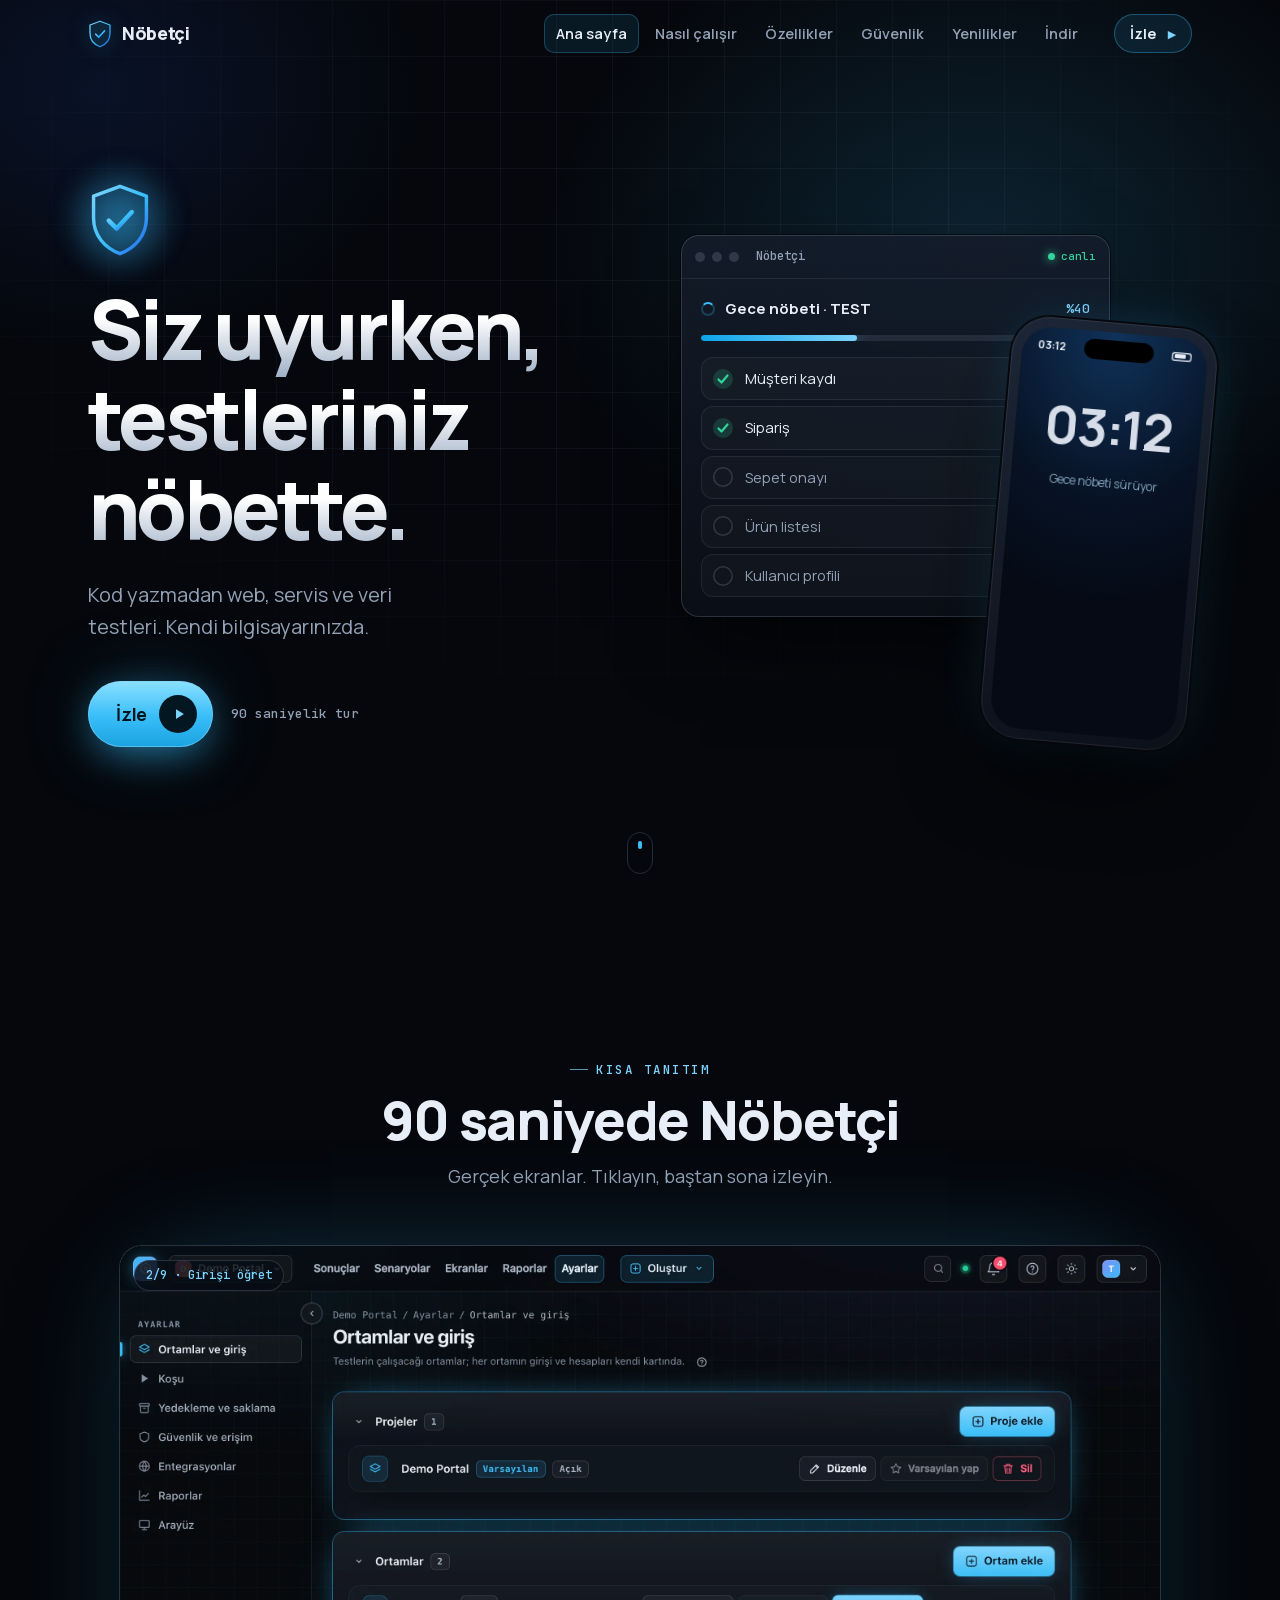
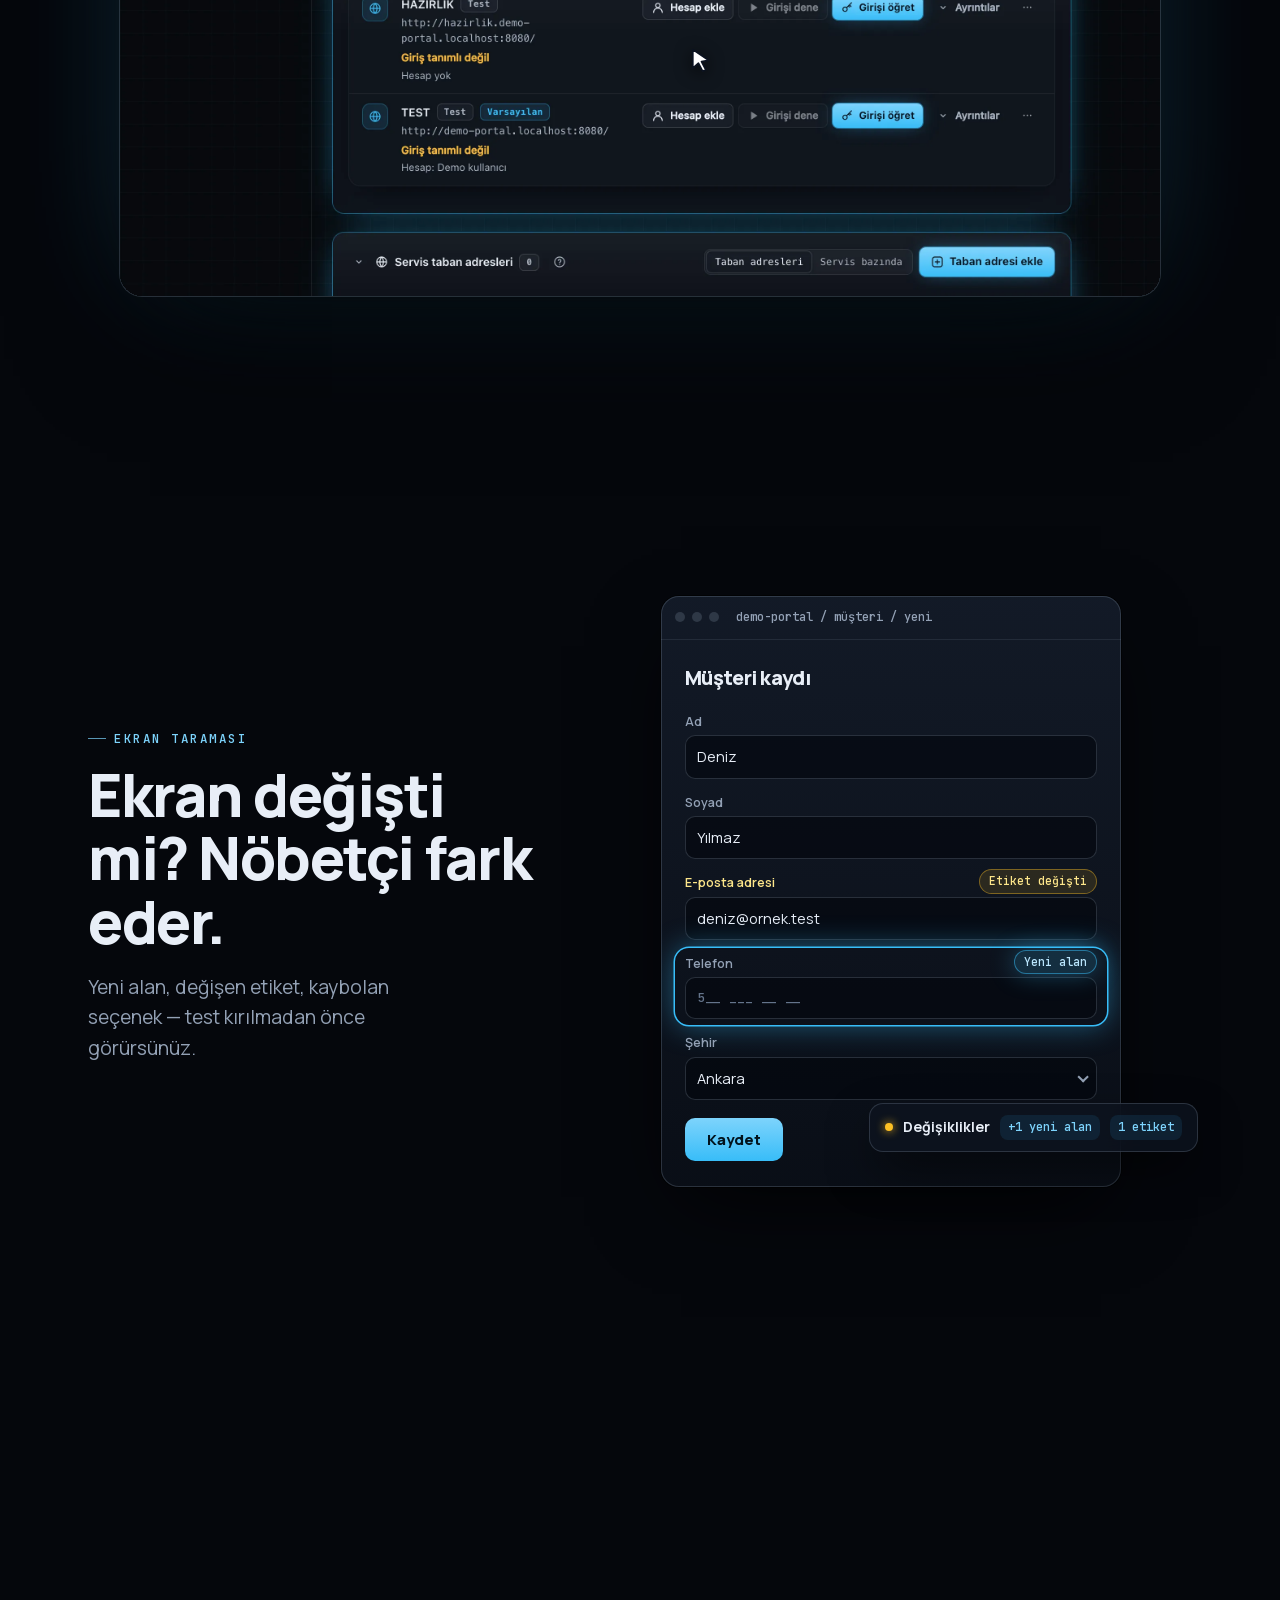
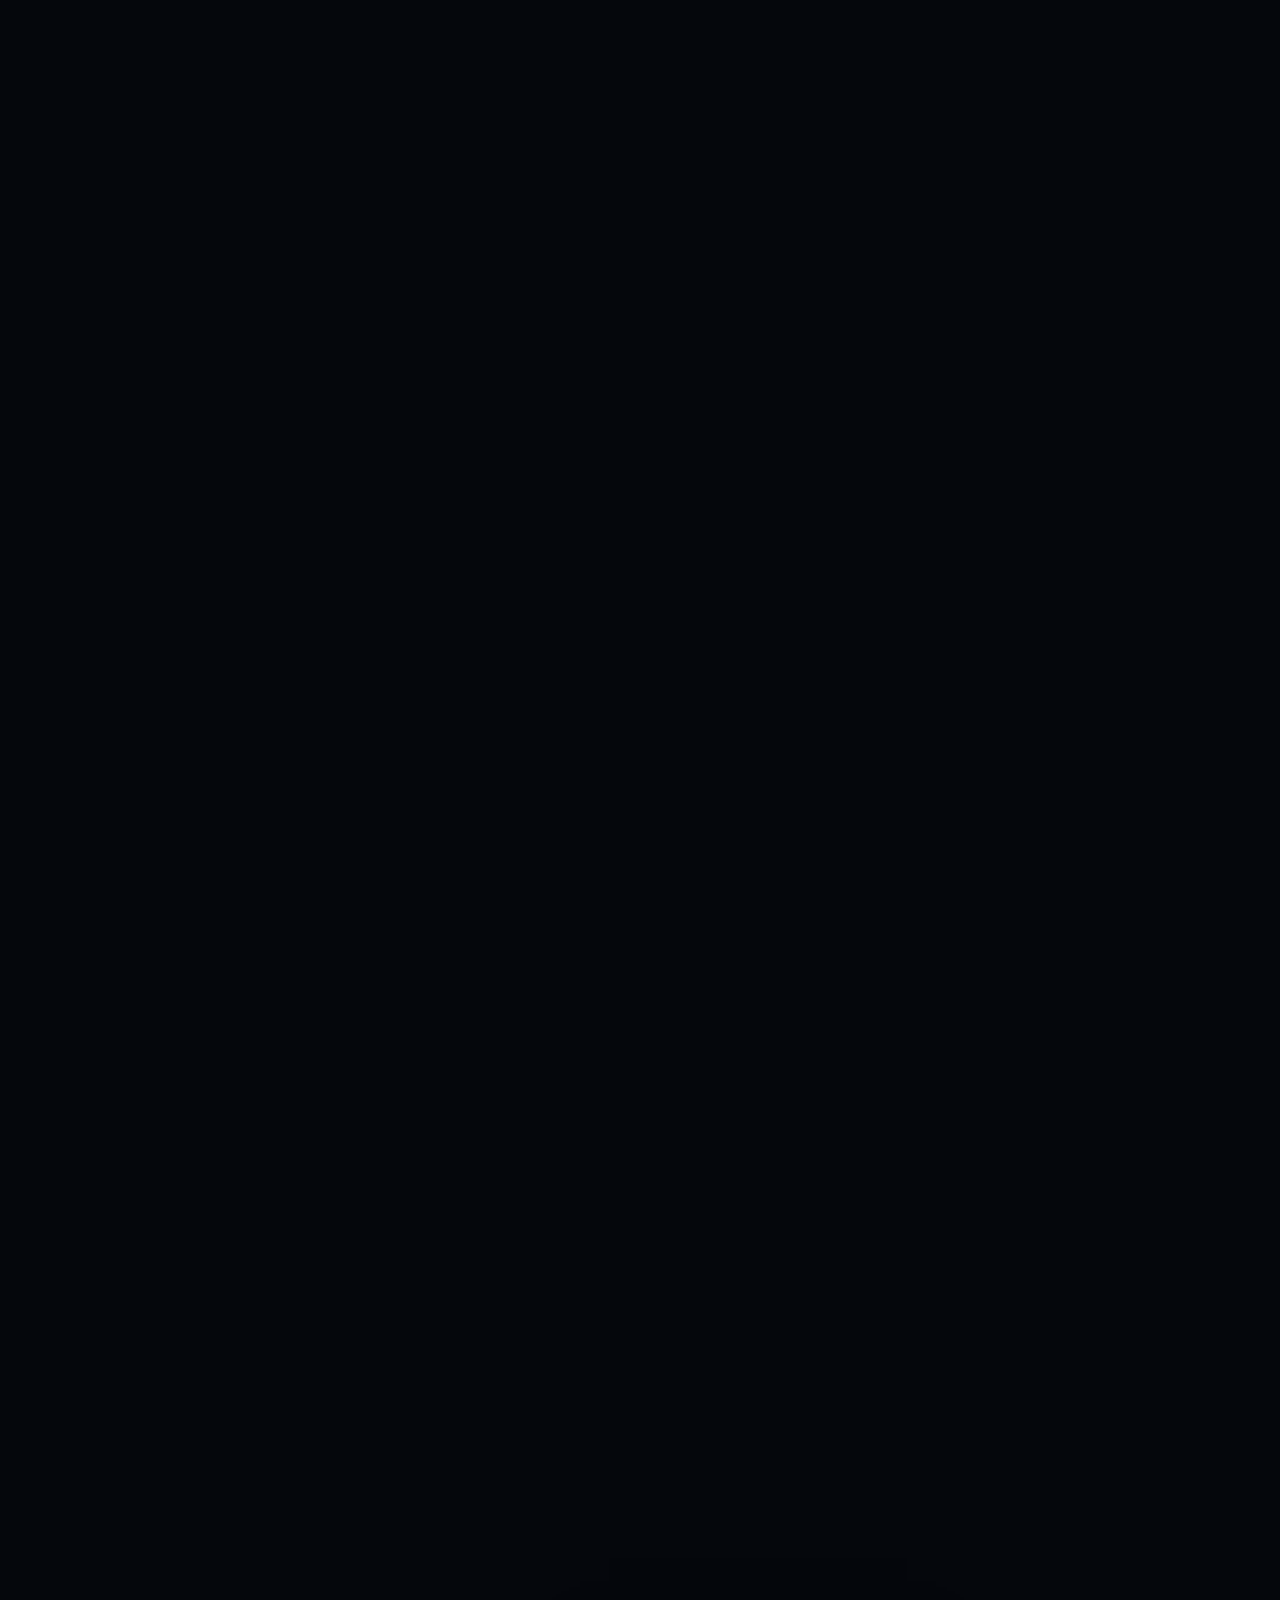
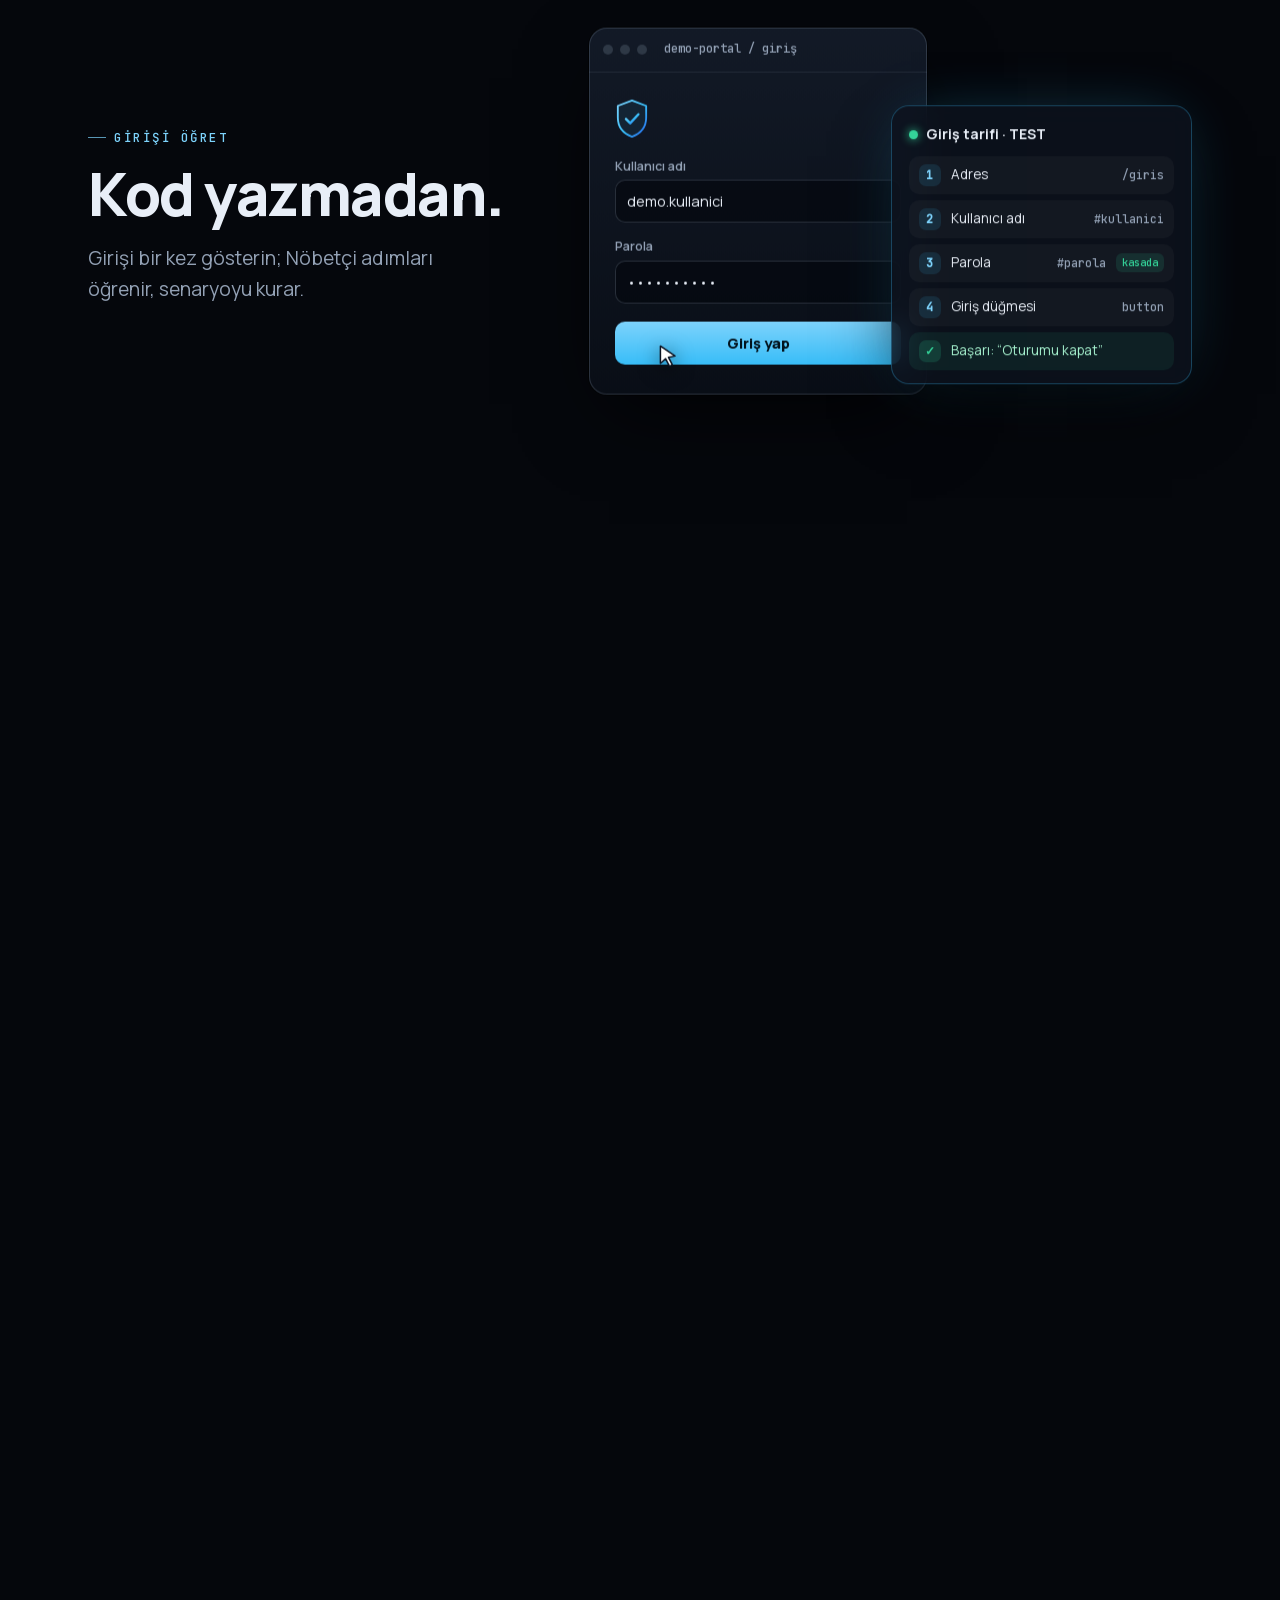
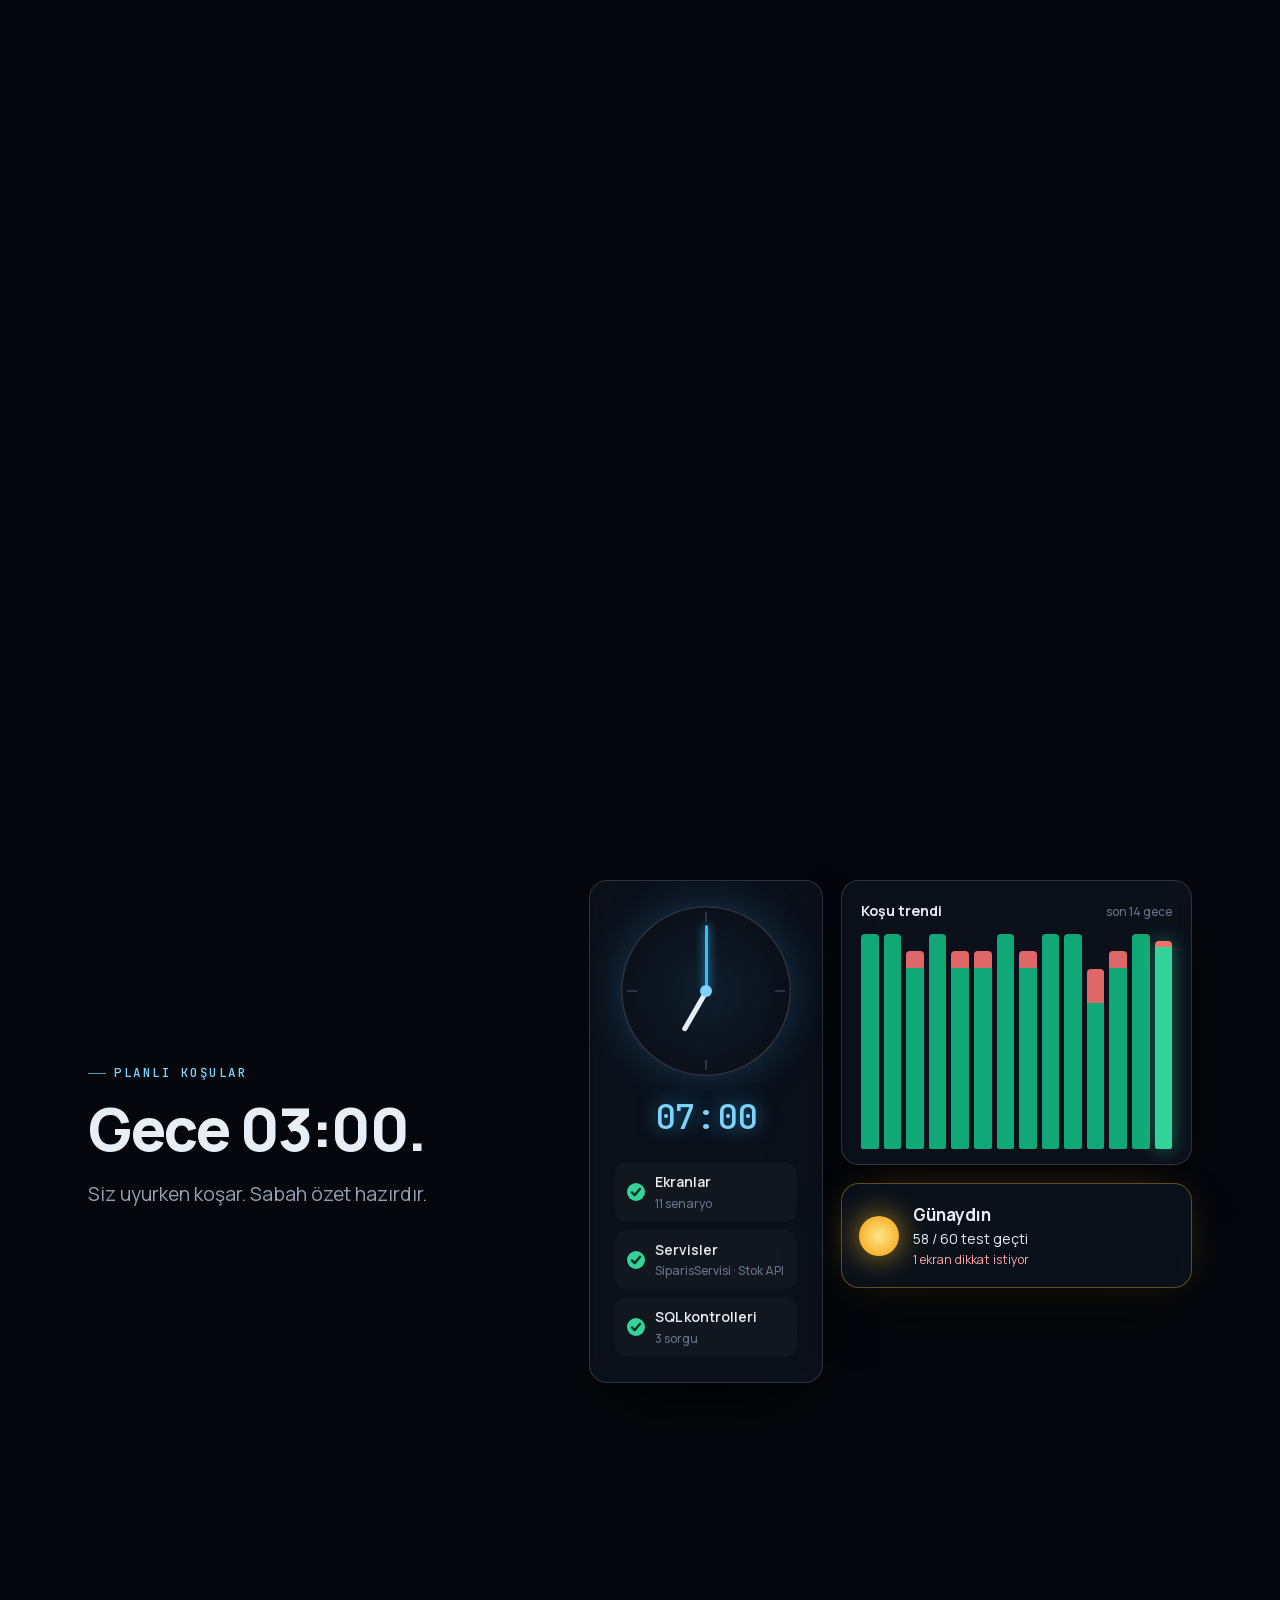
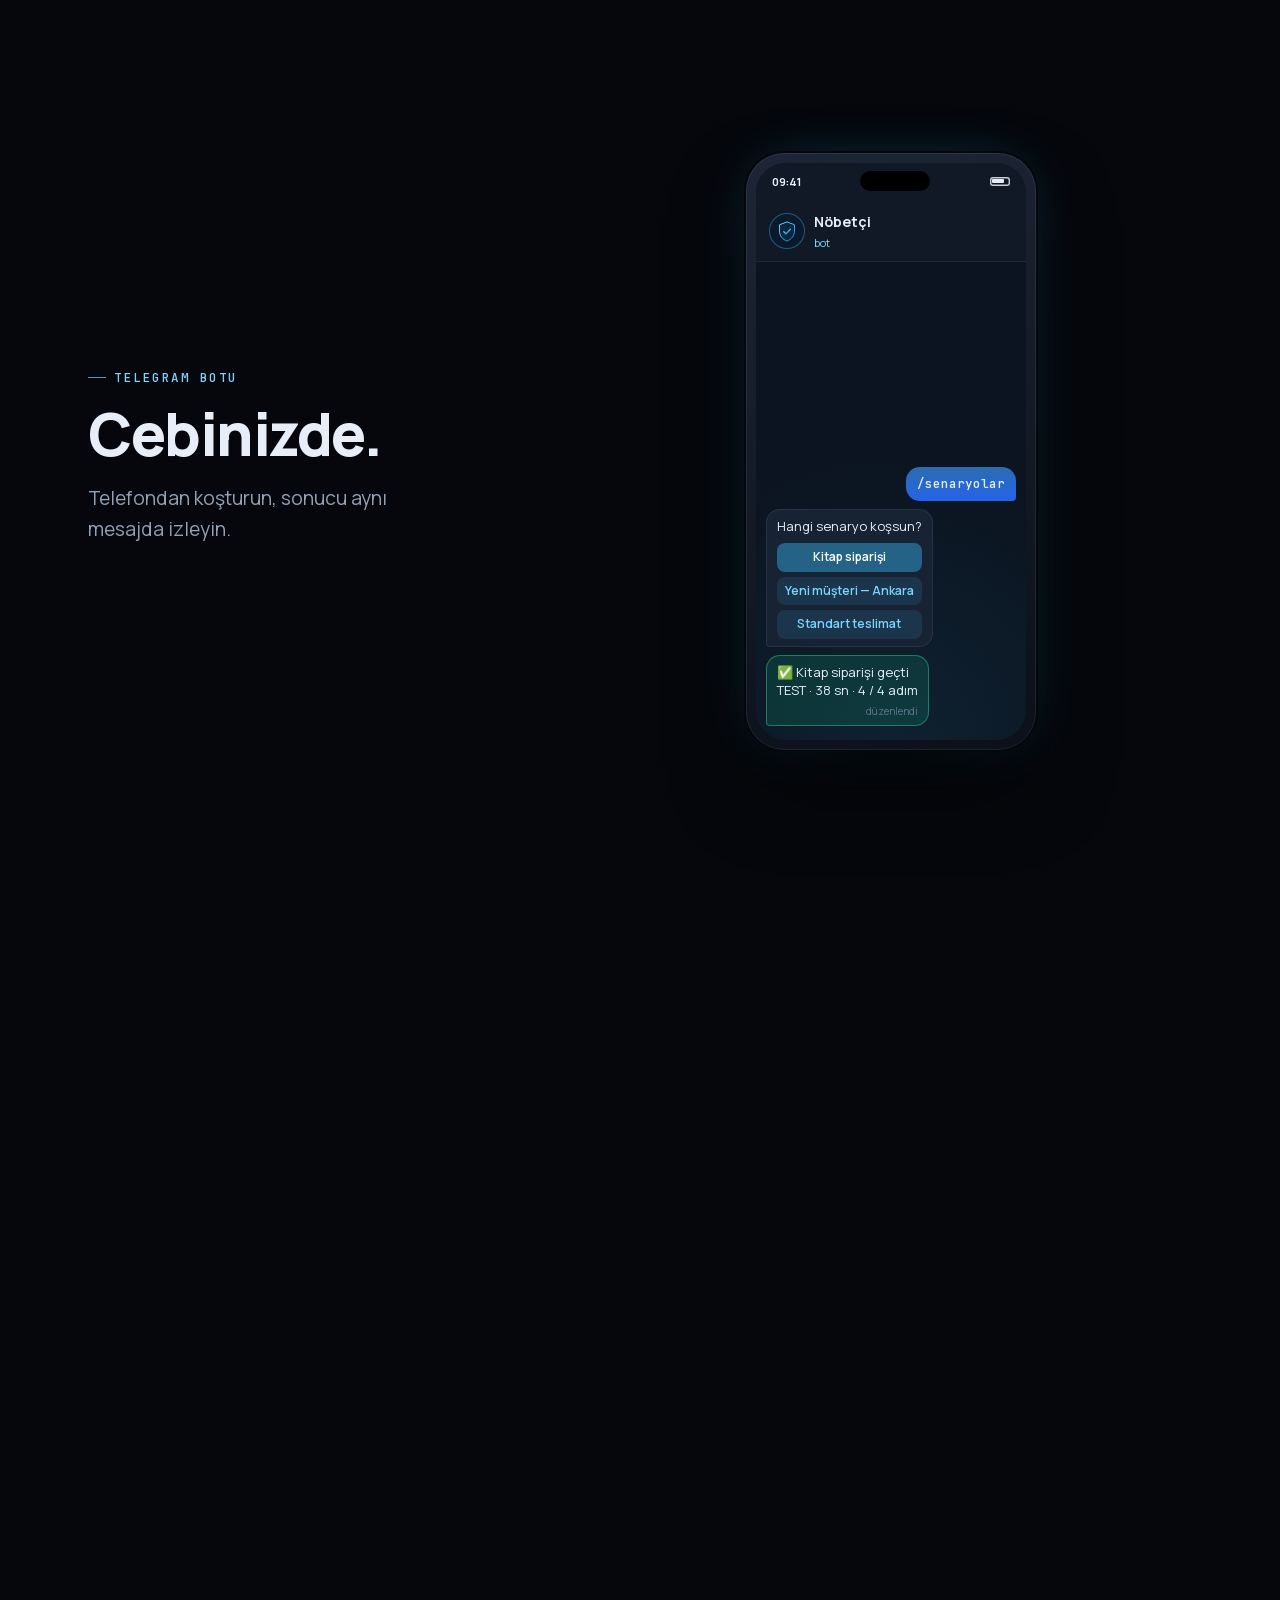
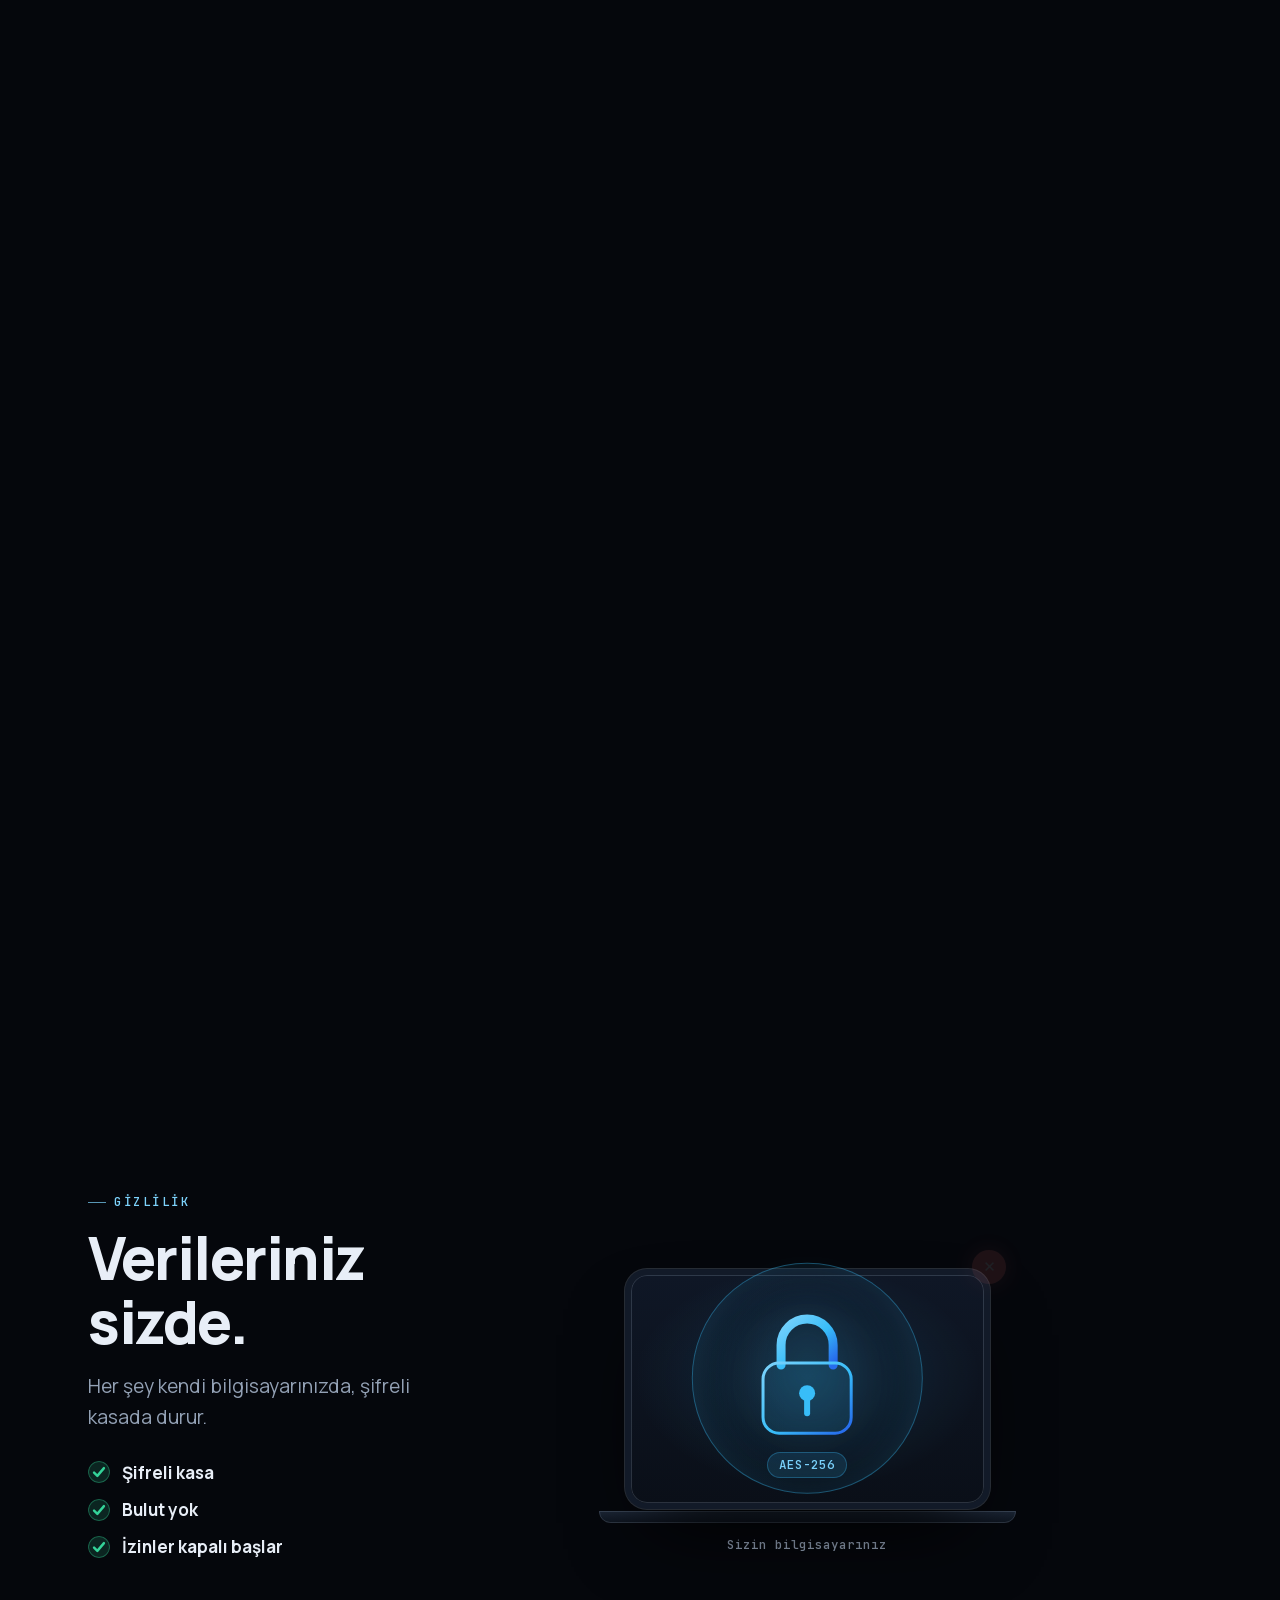
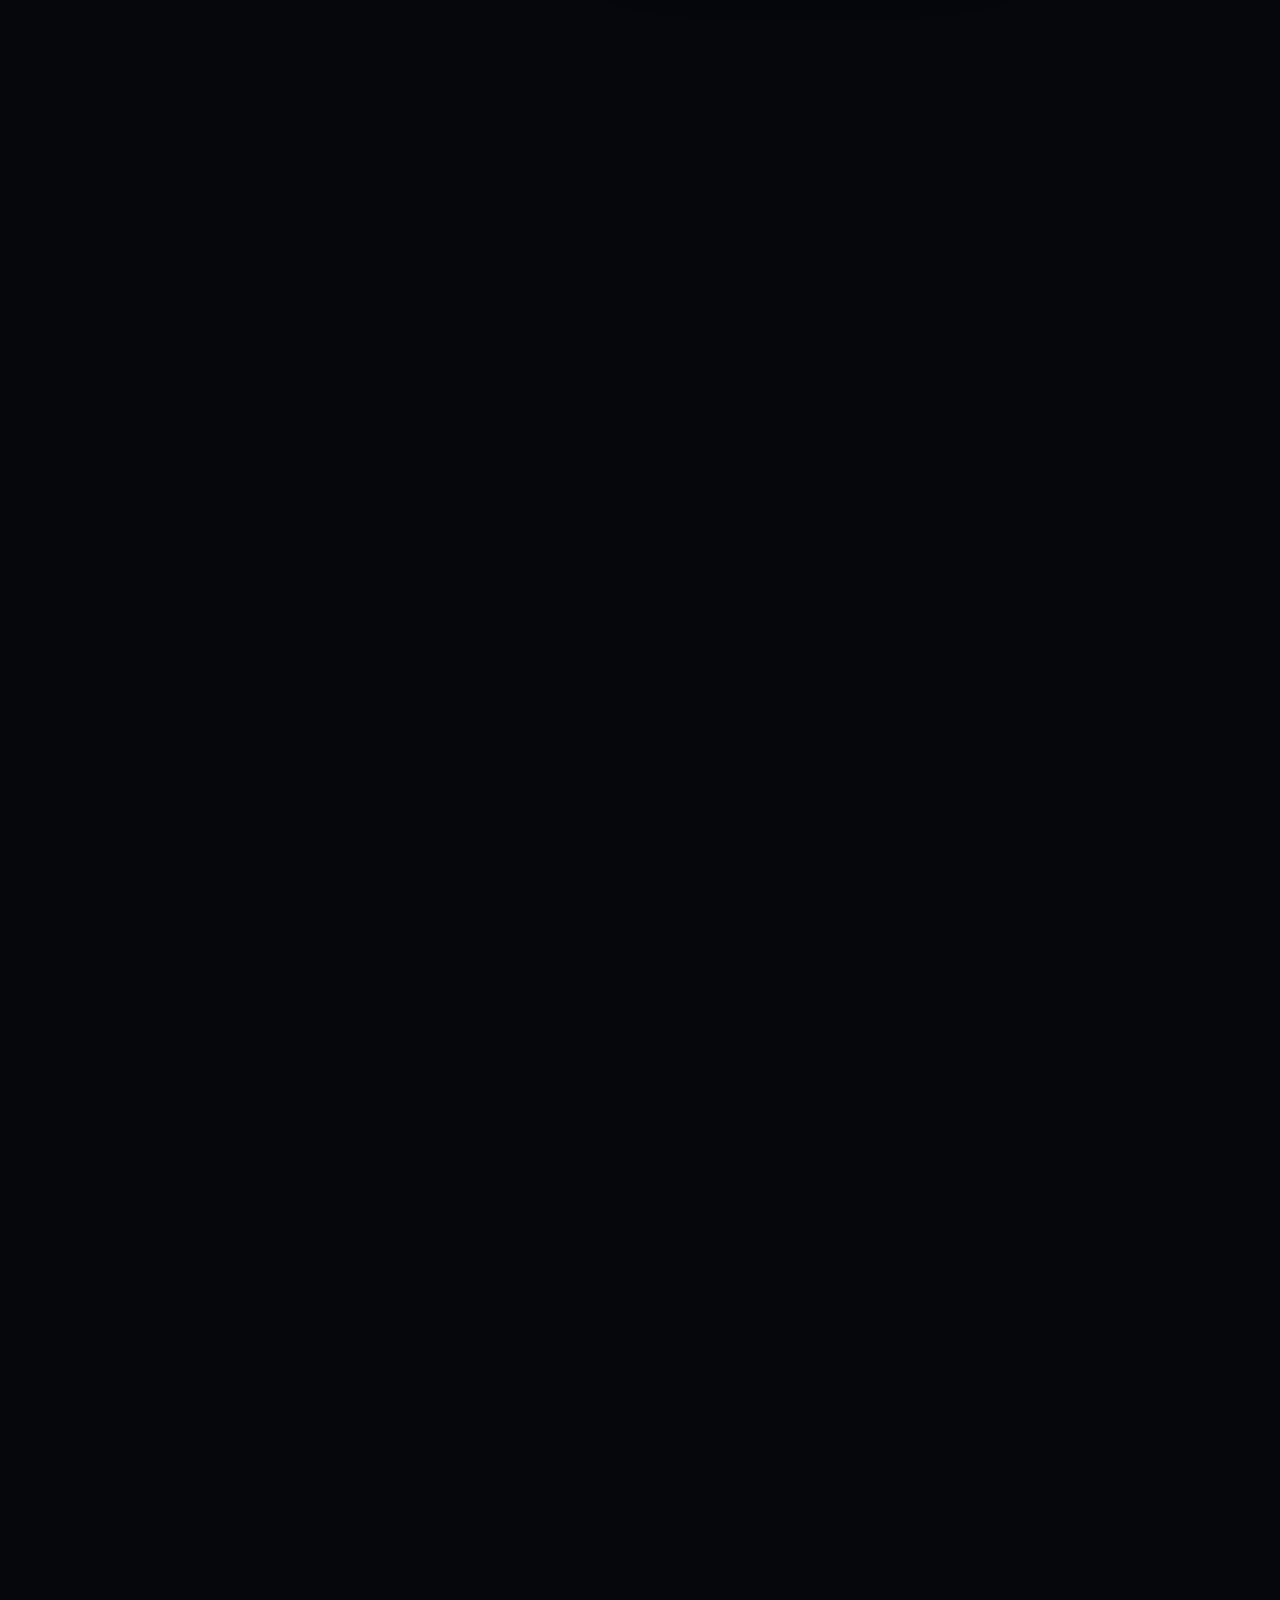
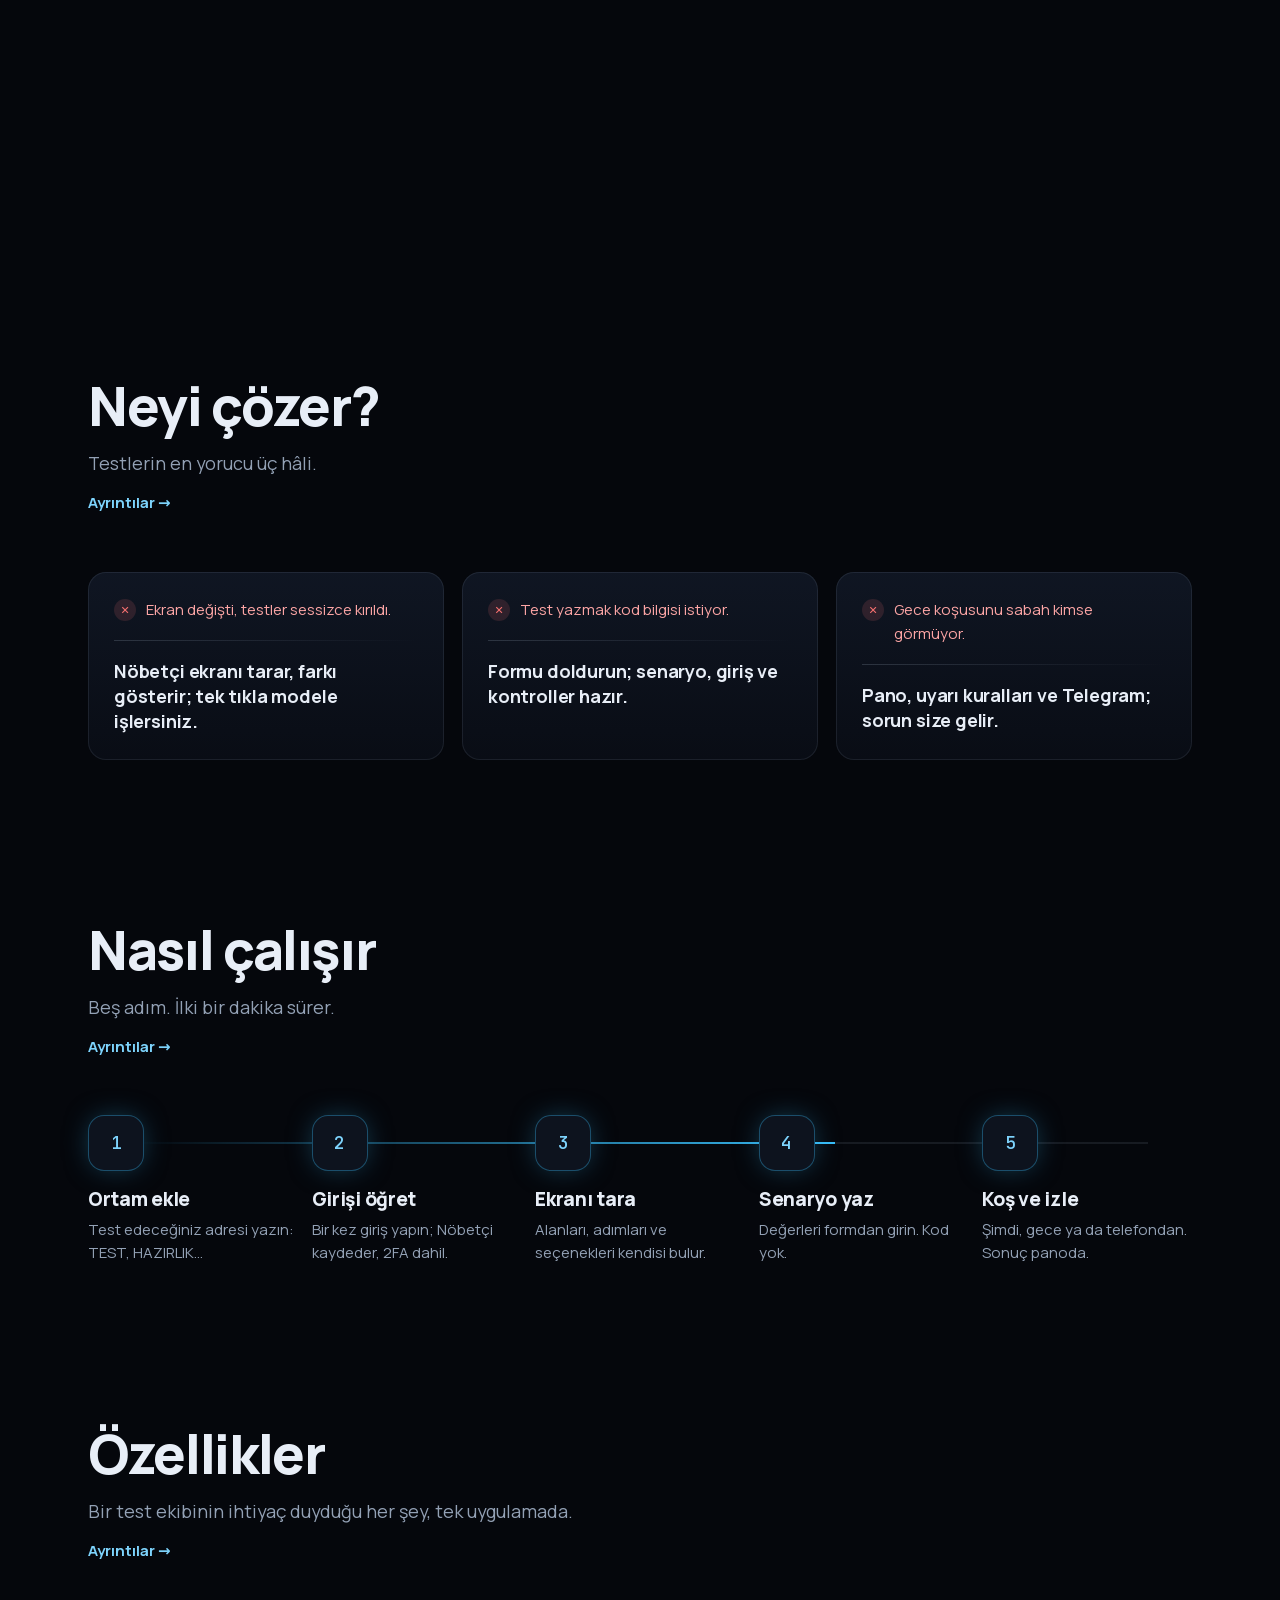
==== index.html @ 4b203d63 "Nöbetçi tanıtım sitesi" ====
<!doctype html>
<html lang="tr">
<head>
  <meta charset="utf-8">
  <meta name="viewport" content="width=device-width, initial-scale=1, viewport-fit=cover">
  <title>Nöbetçi — Siz uyurken, testleriniz nöbette</title>
  <meta name="description" content="Nöbetçi: kod yazmadan web ekranı, SOAP/REST servis ve SQL testleri. Ekran değişikliklerini fark eder, gece koşar, sonucu telefonunuza gönderir. Kendi bilgisayarınızda, şifreli ve bulutsuz.">
  <meta name="theme-color" content="#05070c">
  <meta name="color-scheme" content="dark">
  <meta property="og:title" content="Nöbetçi — Siz uyurken, testleriniz nöbette">
  <meta property="og:description" content="Kod yazmadan test otomasyonu. Kendi bilgisayarınızda, şifreli, bulutsuz.">
  <meta property="og:type" content="website">
  <meta property="og:image" content="assets/paylasim.png">
  <link rel="icon" href="assets/logo.svg" type="image/svg+xml">
  <link rel="preload" href="assets/yazitipleri/manrope-latin.woff2" as="font" type="font/woff2" crossorigin>
  <link rel="preload" href="assets/yazitipleri/manrope-latin-ext.woff2" as="font" type="font/woff2" crossorigin>
  <link rel="stylesheet" href="css/site.css">
  <script src="icerik.js" defer></script>
  <script src="assets/ekranlar/konumlar.js" defer></script>
  <script src="js/tur.js" defer></script>
  <script src="js/site.js" defer></script>
</head>
<body data-sayfa="ana">
  <a class="atla" href="#ana">İçeriğe geç</a>

  <!-- Kalkan logosu (tekrar kullanılır) -->
  <svg width="0" height="0" style="position:absolute" aria-hidden="true" focusable="false">
    <defs>
      <linearGradient id="kalkan-g" x1="0" y1="0" x2="1" y2="1">
        <stop offset="0" stop-color="#7dd3fc"/><stop offset=".55" stop-color="#38bdf8"/><stop offset="1" stop-color="#2563eb"/>
      </linearGradient>
      <symbol id="kalkan" viewBox="0 0 48 56">
        <path d="M24 2.5 44 10v16.5c0 13.2-8.4 22.6-20 27-11.6-4.4-20-13.8-20-27V10L24 2.5Z" fill="rgba(56,189,248,.08)" stroke="url(#kalkan-g)" stroke-width="2.6" stroke-linejoin="round"/>
        <path d="M15.5 28.5 21.5 34.5 33 22" fill="none" stroke="url(#kalkan-g)" stroke-width="3.4" stroke-linecap="round" stroke-linejoin="round"/>
      </symbol>
      <symbol id="imlec" viewBox="0 0 24 24"><path d="M5 3l13.5 9.2-6.1 1.2 3.6 6.9-2.6 1.3-3.6-6.9L5 19z" fill="#fff" stroke="#0b1220" stroke-width="1.4" stroke-linejoin="round"/></symbol>
    </defs>
  </svg>

  <header class="ust" id="ust"></header>

  <main id="ana">
    <!-- ================= KAHRAMAN ================= -->
    <section class="kahraman" id="kahraman" aria-labelledby="kahraman-baslik">
      <div class="izgara-zemin" aria-hidden="true"></div>
      <div class="imlec-isigi" aria-hidden="true"></div>
      <div class="kahraman-ic">
        <div class="kahraman-metin">
          <div class="kalkan-kap" aria-hidden="true">
            <svg class="kalkan-buyuk"><use href="#kalkan"/></svg>
          </div>
          <h1 id="kahraman-baslik" class="kahraman-baslik" data-metin="kahraman.baslik">Siz uyurken, testleriniz nöbette.</h1>
          <p class="kahraman-alt" data-metin="kahraman.alt"></p>
          <div class="kahraman-eylem">
            <button class="dugme dugme-ana izle-ac" type="button" data-manyetik>
              <span data-metin="kahraman.dugme">İzle</span>
              <span class="oynat-daire" aria-hidden="true"><svg viewBox="0 0 24 24"><path d="M8 5.5v13l10.5-6.5z" fill="currentColor"/></svg></span>
            </button>
            <span class="eylem-notu" data-metin="kahraman.dugmeNotu"></span>
          </div>
        </div>

        <!-- Canlı mini arayüz (dekoratif döngü) -->
        <div class="canli" aria-hidden="true">
          <div class="pencere canli-pencere egik" data-egik>
            <div class="pencere-ust"><i></i><i></i><i></i><span class="pencere-adi">Nöbetçi</span><span class="canli-rozet"><b></b>canlı</span></div>
            <div class="kosu-kart">
              <div class="kosu-ust">
                <span class="donen"></span>
                <strong id="canli-kosu-adi"></strong>
                <span class="kosu-yuzde" id="canli-yuzde">%0</span>
              </div>
              <div class="cubuk"><span id="canli-cubuk"></span></div>
              <ol class="adim-listesi" id="canli-adimlar"></ol>
            </div>
          </div>
          <div class="telefon canli-telefon">
            <div class="telefon-cerceve">
              <div class="telefon-ust"><span class="saat">03:12</span><span class="centik"></span><span class="pil"></span></div>
              <div class="kilit-ekrani">
                <div class="kilit-saat">03:12</div>
                <div class="kilit-not" data-metin="kahraman.kilitNotu"></div>
                <div class="bildirim" id="canli-bildirim">
                  <div class="bildirim-ust"><svg aria-hidden="true"><use href="#kalkan"/></svg><b>Nöbetçi</b><span>şimdi</span></div>
                  <div class="bildirim-metin" id="canli-bildirim-metin"></div>
                  <div class="bildirim-ayrinti" id="canli-bildirim-ayrinti"></div>
                  <button class="bildirim-dugme" id="canli-tekrar" tabindex="-1" type="button"></button>
                </div>
              </div>
            </div>
          </div>
        </div>
      </div>
      <a class="asagi" href="#tanitim" aria-label="Aşağı kaydır"><span></span></a>
    </section>

    <!-- ================= KISA TANITIM (otomatik döngü) ================= -->
    <section class="tanitim bolum gorun" id="tanitim" aria-labelledby="tanitim-baslik">
      <div class="bolum-bas">
        <span class="ust-etiket" data-metin="tanitim.etiket"></span>
        <h2 id="tanitim-baslik" data-metin="tanitim.baslik"></h2>
        <p data-metin="tanitim.alt"></p>
      </div>
      <button class="tanitim-cerceve egik" type="button" id="tanitim-cerceve" data-egik aria-label="Tanıtım turunu oynat">
        <div class="tanitim-sahne" id="tanitim-sahne"></div>
        <span class="tanitim-oynat" aria-hidden="true"><svg viewBox="0 0 24 24"><path d="M8 5.5v13l10.5-6.5z" fill="currentColor"/></svg></span>
      </button>
    </section>

    <!-- ================= KAYDIRMALI HİKÂYE ================= -->
    <div class="hikaye" id="hikaye">
      <nav class="hikaye-ray" id="hikaye-ray" aria-label="Hikâye bölümleri"></nav>

      <!-- 1) Ekran taraması -->
      <section class="sahne" data-sahne="tarama" aria-labelledby="s-tarama">
        <div class="sahne-yapiskan">
          <div class="sahne-metin"><span class="ust-etiket" data-metin="sahneler.0.ust"></span><h2 id="s-tarama" data-metin="sahneler.0.baslik"></h2><p data-metin="sahneler.0.satir"></p></div>
          <div class="sahne-gorsel" aria-hidden="true">
            <div class="pencere form-pencere">
              <div class="pencere-ust"><i></i><i></i><i></i><span class="pencere-adi">demo-portal / müşteri / yeni</span></div>
              <div class="form-govde">
                <div class="form-baslik">Müşteri kaydı</div>
                <div class="alan"><label>Ad</label><div class="girdi">Deniz</div></div>
                <div class="alan"><label>Soyad</label><div class="girdi">Yılmaz</div></div>
                <div class="alan alan-etiket"><label><span class="eski">E-posta</span><span class="yeni">E-posta adresi</span></label><div class="girdi">deniz@ornek.test</div><span class="rozet rozet-sari">Etiket değişti</span></div>
                <div class="alan alan-yeni"><div class="alan-ic"><label>Telefon</label><div class="girdi bos">5__ ___ __ __</div></div><span class="rozet rozet-mavi" data-metin="sahneler.0.rozet">Yeni alan</span></div>
                <div class="alan"><label>Şehir</label><div class="girdi secim">Ankara</div></div>
                <div class="form-dugme">Kaydet</div>
                <div class="tarama-isini"></div>
              </div>
            </div>
            <div class="fark-ozeti">
              <span class="nokta"></span><b>Değişiklikler</b>
              <span class="fark-cip" data-i="1">+1 yeni alan</span><span class="fark-cip" data-i="2">1 etiket</span>
            </div>
          </div>
        </div>
      </section>

      <!-- 2) Kod yazmadan -->
      <section class="sahne" data-sahne="kodsuz" aria-labelledby="s-kodsuz">
        <div class="sahne-yapiskan">
          <div class="sahne-metin"><span class="ust-etiket" data-metin="sahneler.1.ust"></span><h2 id="s-kodsuz" data-metin="sahneler.1.baslik"></h2><p data-metin="sahneler.1.satir"></p></div>
          <div class="sahne-gorsel kodsuz-gorsel" aria-hidden="true">
            <div class="pencere giris-pencere">
              <div class="pencere-ust"><i></i><i></i><i></i><span class="pencere-adi">demo-portal / giriş</span></div>
              <div class="giris-govde">
                <svg class="giris-logo"><use href="#kalkan"/></svg>
                <div class="alan"><label>Kullanıcı adı</label><div class="girdi" id="k-kullanici"><span class="yazi"></span><span class="imlec-cizgi"></span></div></div>
                <div class="alan"><label>Parola</label><div class="girdi" id="k-parola"><span class="yazi"></span></div></div>
                <div class="form-dugme giris-dugme">Giriş yap<span class="dalga"></span></div>
              </div>
              <svg class="sanal-imlec" id="k-imlec"><use href="#imlec"/></svg>
            </div>
            <div class="tarif-kart">
              <div class="tarif-baslik"><span class="kayit-nokta"></span>Giriş tarifi · TEST</div>
              <ol>
                <li><b>1</b>Adres<code>/giris</code></li>
                <li><b>2</b>Kullanıcı adı<code>#kullanici</code></li>
                <li><b>3</b>Parola<code>#parola</code><em>kasada</em></li>
                <li><b>4</b>Giriş düğmesi<code>button</code></li>
                <li class="tamam"><b>✓</b>Başarı: “Oturumu kapat”</li>
              </ol>
            </div>
          </div>
        </div>
      </section>

      <!-- 3) Gece 03:00 -->
      <section class="sahne" data-sahne="gece" aria-labelledby="s-gece">
        <div class="sahne-yapiskan">
          <div class="sahne-metin"><span class="ust-etiket" data-metin="sahneler.2.ust"></span><h2 id="s-gece" data-metin="sahneler.2.baslik"></h2><p data-metin="sahneler.2.satir"></p></div>
          <div class="sahne-gorsel gece-gorsel" aria-hidden="true">
            <div class="saat-kart">
              <div class="kadran">
                <i class="akrep"></i><i class="yelkovan"></i><i class="merkez"></i>
                <span class="ce c12"></span><span class="ce c3"></span><span class="ce c6"></span><span class="ce c9"></span>
              </div>
              <div class="dijital" id="g-saat">23:00</div>
              <ul class="plan-listesi">
                <li data-i="0"><span class="durum"></span>Ekranlar<small>11 senaryo</small></li>
                <li data-i="1"><span class="durum"></span>Servisler<small>SiparisServisi · Stok API</small></li>
                <li data-i="2"><span class="durum"></span>SQL kontrolleri<small>3 sorgu</small></li>
              </ul>
            </div>
            <div class="pano-kart">
              <div class="pano-ust"><span>Koşu trendi</span><small>son 14 gece</small></div>
              <div class="cubuklar" id="g-cubuklar"></div>
            </div>
            <div class="sabah-kart">
              <span class="gunes"></span>
              <div><b data-metin="sahneler.2.sabah.baslik"></b><span data-metin="sahneler.2.sabah.satir"></span><small data-metin="sahneler.2.sabah.dikkat"></small></div>
            </div>
          </div>
        </div>
      </section>

      <!-- 4) Cebinizde -->
      <section class="sahne" data-sahne="cep" aria-labelledby="s-cep">
        <div class="sahne-yapiskan">
          <div class="sahne-metin"><span class="ust-etiket" data-metin="sahneler.3.ust"></span><h2 id="s-cep" data-metin="sahneler.3.baslik"></h2><p data-metin="sahneler.3.satir"></p></div>
          <div class="sahne-gorsel cep-gorsel" aria-hidden="true">
            <div class="telefon sohbet-telefon" id="cep-telefon"></div>
          </div>
        </div>
      </section>

      <!-- 5) Verileriniz sizde -->
      <section class="sahne" data-sahne="kasa" aria-labelledby="s-kasa">
        <div class="sahne-yapiskan">
          <div class="sahne-metin"><span class="ust-etiket" data-metin="sahneler.4.ust"></span><h2 id="s-kasa" data-metin="sahneler.4.baslik"></h2><p data-metin="sahneler.4.satir"></p><ul class="kasa-maddeler" id="kasa-maddeler"></ul></div>
          <div class="sahne-gorsel kasa-gorsel" aria-hidden="true">
            <div class="kasa-sahne">
              <svg class="baglanti" viewBox="0 0 300 200" preserveAspectRatio="none"><path d="M4 196 C 90 180, 200 110, 296 6" fill="none" stroke="currentColor" stroke-width="2" stroke-dasharray="6 8" vector-effect="non-scaling-stroke"/></svg>
              <span class="kesik" aria-hidden="true">✕</span>
              <div class="bulut">
                <svg viewBox="0 0 120 80"><path d="M32 68h58a20 20 0 0 0 2-39.9A28 28 0 0 0 38.5 22 23 23 0 0 0 32 68Z" fill="rgba(148,163,184,.06)" stroke="currentColor" stroke-width="3" stroke-linejoin="round"/></svg>
                <span class="parca" style="--x:-40px;--y:-30px"></span><span class="parca" style="--x:30px;--y:-46px"></span><span class="parca" style="--x:52px;--y:10px"></span>
                <span class="parca" style="--x:-56px;--y:16px"></span><span class="parca" style="--x:6px;--y:-60px"></span><span class="parca" style="--x:-14px;--y:40px"></span>
              </div>
              <div class="bilgisayar">
                <div class="ekran-cerceve">
                  <div class="kasa">
                    <svg viewBox="0 0 120 140">
                      <path class="kilit-kol" d="M34 64V44a26 26 0 0 1 52 0v20" fill="none" stroke="url(#kalkan-g)" stroke-width="9" stroke-linecap="round"/>
                      <rect x="16" y="62" width="88" height="70" rx="16" fill="rgba(56,189,248,.1)" stroke="url(#kalkan-g)" stroke-width="3"/>
                      <circle cx="60" cy="92" r="8" fill="#38bdf8"/><path d="M60 98v14" stroke="#38bdf8" stroke-width="6" stroke-linecap="round"/>
                    </svg>
                    <span class="kasa-halka"></span>
                  </div>
                  <span class="kasa-etiket">AES-256</span>
                </div>
                <div class="taban"></div>
                <small>Sizin bilgisayarınız</small>
              </div>
            </div>
          </div>
        </div>
      </section>
    </div>

    <!-- ================= DETAYLAR ================= -->
    <section class="bolum sorunlar" id="sorunlar" aria-labelledby="sorunlar-baslik">
      <div class="bolum-bas gorun" data-devami="ozellikler.html"><h2 id="sorunlar-baslik" data-metin="sorunlar.baslik"></h2><p data-metin="sorunlar.alt"></p></div>
      <div class="sorun-izgara" id="sorun-izgara"></div>
    </section>

    <section class="bolum nasil" id="nasil" aria-labelledby="nasil-baslik">
      <div class="bolum-bas gorun" data-devami="nasil-calisir.html"><h2 id="nasil-baslik" data-metin="nasil.baslik"></h2><p data-metin="nasil.alt"></p></div>
      <ol class="surec" id="surec"></ol>
    </section>

    <section class="bolum ozellikler" id="ozellikler" aria-labelledby="ozellikler-baslik">
      <div class="bolum-bas gorun" data-devami="ozellikler.html"><h2 id="ozellikler-baslik" data-metin="ozellikler.baslik"></h2><p data-metin="ozellikler.alt"></p></div>
      <dl class="sayaclar" id="sayaclar"></dl>
      <div class="kart-izgara" id="ozellik-kartlari"></div>
    </section>

    <section class="bolum guvenlik" id="guvenlik" aria-labelledby="guvenlik-baslik">
      <div class="bolum-bas gorun" data-devami="guvenlik.html"><h2 id="guvenlik-baslik" data-metin="guvenlik.baslik"></h2><p data-metin="guvenlik.alt"></p></div>
      <ul class="guvenlik-listesi" id="guvenlik-listesi"></ul>
    </section>

    <section class="bolum yenilikler" id="yenilikler" aria-labelledby="yenilikler-baslik">
      <div class="bolum-bas gorun" data-devami="yenilikler.html"><h2 id="yenilikler-baslik" data-metin="yenilikler.baslik"></h2><p data-metin="yenilikler.alt"></p></div>
      <div class="surum-listesi" id="surum-listesi"></div>
    </section>

    <!-- 6) Kapanış -->
    <section class="kapanis" id="kapanis" aria-labelledby="kapanis-baslik">
      <div class="izgara-zemin" aria-hidden="true"></div>
      <div class="kapanis-ic gorun">
        <svg class="kalkan-buyuk kapanis-kalkan" aria-hidden="true"><use href="#kalkan"/></svg>
        <h2 id="kapanis-baslik" data-metin="kapanis.baslik"></h2>
        <p data-metin="kapanis.alt"></p>
        <button class="dugme dugme-ana izle-ac" type="button" data-manyetik>
          <span data-metin="kapanis.dugme">İzle</span>
          <span class="oynat-daire" aria-hidden="true"><svg viewBox="0 0 24 24"><path d="M8 5.5v13l10.5-6.5z" fill="currentColor"/></svg></span>
        </button>
      </div>
    </section>
  </main>

  <footer class="alt" id="alt"></footer>


  <noscript><p class="noscript">Nöbetçi: kod yazmadan web, servis ve SQL testleri; kendi bilgisayarınızda, şifreli ve bulutsuz. Bu sayfanın animasyonları için JavaScript gerekir.</p></noscript>
</body>
</html>
---- css/site.css ----
/* NÖBETÇİ TANITIM SİTESİ — "komuta merkezi / gece nöbeti" görünümü. Tek vurgu rengi (camgöbeği), başarı yeşili, tehlike kırmızısı. */

/* Yazı tipleri sitenin içindedir (Google Fonts'tan indirildi; SIL OFL 1.1 — assets/yazitipleri/OFL-*.txt). Dış istek yok. */
@font-face { font-family: "Manrope"; font-style: normal; font-weight: 400 800; font-display: swap; src: url(../assets/yazitipleri/manrope-latin.woff2) format("woff2");
  unicode-range: U+0000-00FF, U+0131, U+0152-0153, U+02BB-02BC, U+02C6, U+02DA, U+02DC, U+0304, U+0308, U+0329, U+2000-206F, U+20AC, U+2122, U+2191, U+2193, U+2212, U+2215, U+FEFF, U+FFFD; }
@font-face { font-family: "Manrope"; font-style: normal; font-weight: 400 800; font-display: swap; src: url(../assets/yazitipleri/manrope-latin-ext.woff2) format("woff2");
  unicode-range: U+0100-02BA, U+02BD-02C5, U+02C7-02CC, U+02CE-02D7, U+02DD-02FF, U+0304, U+0308, U+0329, U+1D00-1DBF, U+1E00-1E9F, U+1EF2-1EFF, U+2020, U+20A0-20AB, U+20AD-20C4, U+2113, U+2C60-2C7F, U+A720-A7FF; }
@font-face { font-family: "JetBrains Mono"; font-style: normal; font-weight: 500; font-display: swap; src: url(../assets/yazitipleri/jetbrains-mono-latin.woff2) format("woff2");
  unicode-range: U+0000-00FF, U+0131, U+0152-0153, U+02BB-02BC, U+02C6, U+02DA, U+02DC, U+0304, U+0308, U+0329, U+2000-206F, U+20AC, U+2122, U+2191, U+2193, U+2212, U+2215, U+FEFF, U+FFFD; }
@font-face { font-family: "JetBrains Mono"; font-style: normal; font-weight: 500; font-display: swap; src: url(../assets/yazitipleri/jetbrains-mono-latin-ext.woff2) format("woff2");
  unicode-range: U+0100-02BA, U+02BD-02C5, U+02C7-02CC, U+02CE-02D7, U+02DD-02FF, U+0304, U+0308, U+0329, U+1D00-1DBF, U+1E00-1E9F, U+1EF2-1EFF, U+2020, U+20A0-20AB, U+20AD-20C4, U+2113, U+2C60-2C7F, U+A720-A7FF; }

:root {
  --zemin: #05070c;
  --zemin-2: #080c14;
  --panel: rgba(14, 20, 31, 0.78);
  --panel-dolu: #0d131e;
  --panel-2: #111a28;
  --cizgi: rgba(148, 163, 184, 0.13);
  --cizgi-guclu: rgba(148, 163, 184, 0.24);
  --metin: #e8eef7;
  --soluk: #93a1b5;
  --cok-soluk: #64748b;
  --vurgu: #38bdf8;
  --vurgu-2: #7dd3fc;
  --vurgu-koyu: #0ea5e9;
  --vurgu-isik: rgba(56, 189, 248, 0.35);
  --iyi: #34d399;
  --kotu: #f87171;
  --sari: #fbbf24;
  --yaricap: 18px;
  --yazi: "Manrope", ui-sans-serif, system-ui, -apple-system, "Segoe UI", sans-serif;
  --mono: "JetBrains Mono", ui-monospace, SFMono-Regular, Menlo, monospace;
  --kenar: clamp(16px, 4vw, 48px);
  --en: 1200px;
  --yavas: cubic-bezier(0.22, 1, 0.36, 1);
  color-scheme: dark;
}

*, *::before, *::after { box-sizing: border-box; }
html { -webkit-text-size-adjust: 100%; scroll-behavior: smooth; }
body {
  margin: 0; background: var(--zemin); color: var(--metin); font-family: var(--yazi); font-size: 17px; line-height: 1.6;
  -webkit-font-smoothing: antialiased; text-rendering: optimizeLegibility; overflow-x: hidden;
}
@supports (overflow: clip) { body { overflow-x: clip; } }
img, svg { display: block; max-width: 100%; }
button { font: inherit; color: inherit; }
a { color: var(--vurgu-2); text-decoration: none; }
h1, h2, h3 { margin: 0; letter-spacing: -0.025em; line-height: 1.08; font-weight: 800; }
p { margin: 0; }
:focus-visible { outline: 2px solid var(--vurgu-2); outline-offset: 3px; border-radius: 10px; }
.atla { position: absolute; left: 12px; top: -60px; z-index: 100; padding: 10px 14px; background: var(--vurgu); color: #021018; border-radius: 10px; font-weight: 700; }
.atla:focus { top: 12px; }
.noscript { padding: 24px var(--kenar); color: var(--soluk); }

/* ---------- ortak ---------- */
.ust-etiket { display: inline-flex; align-items: center; gap: 8px; font-family: var(--mono); font-size: 12.5px; letter-spacing: 0.12em; text-transform: uppercase; color: var(--vurgu-2); }
.ust-etiket::before { content: ""; width: 18px; height: 1px; background: currentColor; opacity: 0.7; }

.dugme {
  --mx: 0px; --my: 0px;
  position: relative; display: inline-flex; align-items: center; gap: 12px; border: 0; cursor: pointer; border-radius: 999px;
  font-weight: 700; letter-spacing: -0.01em; overflow: hidden; isolation: isolate; transform: translate(var(--mx), var(--my));
  transition: transform 0.35s var(--yavas), box-shadow 0.35s var(--yavas), background 0.3s;
}
.dugme-ana {
  padding: 14px 16px 14px 28px; font-size: 18px; color: #02131d;
  background: linear-gradient(180deg, #8be0ff, #38bdf8 55%, #1aa2e0);
  box-shadow: 0 0 0 1px rgba(125, 211, 252, 0.6) inset, 0 10px 40px -8px rgba(56, 189, 248, 0.65), 0 0 80px -20px rgba(56, 189, 248, 0.6);
}
.dugme-ana:hover { box-shadow: 0 0 0 1px rgba(186, 230, 253, 0.9) inset, 0 16px 50px -8px rgba(56, 189, 248, 0.85), 0 0 120px -20px rgba(56, 189, 248, 0.8); }
.oynat-daire { display: grid; place-items: center; width: 38px; height: 38px; border-radius: 50%; background: #031722; color: var(--vurgu-2); transition: transform 0.4s var(--yavas); }
.oynat-daire svg { width: 18px; height: 18px; margin-left: 2px; }
.dugme-ana:hover .oynat-daire { transform: scale(1.08) rotate(-8deg); }
.dugme-kucuk { padding: 8px 16px; font-size: 14.5px; color: var(--metin); background: rgba(56, 189, 248, 0.1); box-shadow: 0 0 0 1px rgba(56, 189, 248, 0.35) inset; }
.dugme-kucuk:hover { background: rgba(56, 189, 248, 0.18); }
.oynat-ikon { font-size: 11px; color: var(--vurgu-2); }
.dalga-izi { position: absolute; border-radius: 50%; pointer-events: none; transform: scale(0); background: rgba(255, 255, 255, 0.45); animation: dalga 0.65s var(--yavas) forwards; z-index: -1; }
@keyframes dalga { to { transform: scale(1); opacity: 0; } }

.ikon-dugme { display: grid; place-items: center; width: 40px; height: 40px; border-radius: 12px; border: 1px solid var(--cizgi); background: rgba(255, 255, 255, 0.03); cursor: pointer; transition: background 0.2s, border-color 0.2s; }
.ikon-dugme:hover { background: rgba(56, 189, 248, 0.1); border-color: rgba(56, 189, 248, 0.4); }
.ikon-dugme svg { width: 20px; height: 20px; }

.rozet { display: inline-flex; align-items: center; gap: 6px; padding: 3px 10px; border-radius: 999px; font-family: var(--mono); font-size: 11.5px; font-weight: 500; white-space: nowrap; }
.rozet-mavi { color: #bae6fd; background: rgba(56, 189, 248, 0.16); box-shadow: 0 0 0 1px rgba(56, 189, 248, 0.5) inset, 0 0 24px rgba(56, 189, 248, 0.35); }
.rozet-sari { color: #fde68a; background: rgba(251, 191, 36, 0.12); box-shadow: 0 0 0 1px rgba(251, 191, 36, 0.4) inset; }

.izgara-zemin {
  position: absolute; inset: 0; pointer-events: none;
  background-image: linear-gradient(rgba(148, 163, 184, 0.07) 1px, transparent 1px), linear-gradient(90deg, rgba(148, 163, 184, 0.07) 1px, transparent 1px);
  background-size: 56px 56px; background-position: center top;
  mask-image: radial-gradient(ellipse 80% 70% at 50% 30%, #000 30%, transparent 75%);
  -webkit-mask-image: radial-gradient(ellipse 80% 70% at 50% 30%, #000 30%, transparent 75%);
}

/* pencere (sahte uygulama çerçevesi) */
.pencere {
  position: relative; border-radius: var(--yaricap); background: linear-gradient(180deg, rgba(20, 28, 42, 0.92), rgba(10, 15, 24, 0.94));
  box-shadow: 0 0 0 1px var(--cizgi-guclu) inset, 0 30px 80px -20px rgba(0, 0, 0, 0.8), 0 0 0 1px rgba(0, 0, 0, 0.6);
  backdrop-filter: blur(12px); -webkit-backdrop-filter: blur(12px); overflow: hidden;
}
.pencere-ust { display: flex; align-items: center; gap: 7px; padding: 12px 14px; border-bottom: 1px solid var(--cizgi); }
.pencere-ust i { width: 10px; height: 10px; border-radius: 50%; background: rgba(148, 163, 184, 0.22); }
.pencere-adi { margin-left: 10px; font-family: var(--mono); font-size: 12px; color: var(--soluk); white-space: nowrap; overflow: hidden; text-overflow: ellipsis; }
.egik { --rx: 0deg; --ry: 0deg; transform: perspective(1000px) rotateX(var(--rx)) rotateY(var(--ry)); transition: transform 0.6s var(--yavas); will-change: transform; }

/* ---------- üst çubuk ---------- */
.ust { position: fixed; inset: 0 0 auto; z-index: 50; transition: background 0.3s, box-shadow 0.3s, backdrop-filter 0.3s; }
.ust.dolu { background: rgba(5, 7, 12, 0.72); backdrop-filter: blur(14px) saturate(140%); -webkit-backdrop-filter: blur(14px) saturate(140%); box-shadow: 0 1px 0 var(--cizgi); }
.ust-ic { max-width: var(--en); margin: 0 auto; padding: 14px var(--kenar); display: flex; align-items: center; gap: 24px; }
.marka { display: inline-flex; align-items: center; gap: 10px; color: var(--metin); font-weight: 800; font-size: 18px; letter-spacing: -0.02em; }
.marka-logo { width: 24px; height: 28px; filter: drop-shadow(0 0 10px rgba(56, 189, 248, 0.5)); }
.ana-menu { margin-left: auto; }
.menu { display: flex; gap: 4px; list-style: none; margin: 0; padding: 0; }
.menu a { display: block; padding: 8px 12px; border-radius: 10px; color: var(--soluk); font-size: 14.5px; font-weight: 600; transition: color 0.2s, background 0.2s; }
.menu a:hover { color: var(--metin); background: rgba(255, 255, 255, 0.04); }
.menu a[aria-current="page"] { color: var(--metin); background: rgba(56, 189, 248, 0.1); box-shadow: 0 0 0 1px rgba(56, 189, 248, 0.28) inset; }
.menu-dugme { display: none; }

/* ---------- kahraman ---------- */
.kahraman { position: relative; min-height: 100svh; display: flex; align-items: center; padding: 110px 0 80px; overflow: hidden; }
.kahraman::before {
  content: ""; position: absolute; inset: -20% -10% auto; height: 120%; pointer-events: none;
  background: radial-gradient(40% 45% at 72% 40%, rgba(56, 189, 248, 0.16), transparent 70%), radial-gradient(30% 35% at 15% 25%, rgba(37, 99, 235, 0.12), transparent 70%);
}
.imlec-isigi {
  --x: 50%; --y: 40%;
  position: absolute; inset: 0; pointer-events: none; opacity: 0; transition: opacity 0.6s;
  background: radial-gradient(520px circle at var(--x) var(--y), rgba(56, 189, 248, 0.1), transparent 60%);
}
:hover > .imlec-isigi { opacity: 1; }
.kahraman-ic { position: relative; width: 100%; max-width: var(--en); margin: 0 auto; padding: 0 var(--kenar); display: grid; grid-template-columns: minmax(0, 1.05fr) minmax(0, 1fr); gap: 56px; align-items: center; }
.kalkan-kap { position: relative; width: 64px; height: 74px; margin-bottom: 30px; }
.kalkan-kap::after { content: ""; position: absolute; inset: -30px; border-radius: 50%; background: radial-gradient(circle, rgba(56, 189, 248, 0.45), transparent 65%); filter: blur(10px); animation: nefes 4.2s ease-in-out infinite; z-index: -1; }
.kalkan-buyuk { width: 64px; height: 74px; filter: drop-shadow(0 0 18px rgba(56, 189, 248, 0.55)); animation: nefes-kalkan 4.2s ease-in-out infinite; }
@keyframes nefes { 0%, 100% { opacity: 0.45; transform: scale(0.9); } 50% { opacity: 1; transform: scale(1.12); } }
@keyframes nefes-kalkan { 0%, 100% { filter: drop-shadow(0 0 10px rgba(56, 189, 248, 0.35)); } 50% { filter: drop-shadow(0 0 26px rgba(56, 189, 248, 0.85)); } }
.kahraman-baslik { font-size: clamp(42px, 6.4vw, 84px); letter-spacing: -0.045em; line-height: 1.04; color: #f1f5fb; }
.kahraman-baslik .kelime { background: linear-gradient(180deg, #ffffff 35%, #9fb0c6); -webkit-background-clip: text; background-clip: text; color: transparent; padding-bottom: 0.06em; }
.kahraman-baslik .kelime { display: inline-block; opacity: 0; transform: translateY(0.4em); filter: blur(8px); animation: kelime 0.9s var(--yavas) forwards; }
@keyframes kelime { to { opacity: 1; transform: none; filter: none; } }
.kahraman-alt { margin-top: 22px; font-size: clamp(17px, 1.6vw, 20px); color: var(--soluk); max-width: 30ch; opacity: 0; animation: belir 0.9s 0.7s var(--yavas) forwards; }
.kahraman-eylem { margin-top: 38px; display: flex; align-items: center; gap: 18px; flex-wrap: wrap; opacity: 0; animation: belir 0.9s 0.9s var(--yavas) forwards; }
.eylem-notu { font-family: var(--mono); font-size: 13px; color: var(--soluk); }
@keyframes belir { from { opacity: 0; transform: translateY(14px); } to { opacity: 1; transform: none; } }
.asagi { position: absolute; left: 50%; bottom: 26px; width: 26px; height: 42px; margin-left: -13px; border: 1.5px solid var(--cizgi-guclu); border-radius: 14px; }
.asagi span { position: absolute; left: 50%; top: 8px; width: 4px; height: 8px; margin-left: -2px; border-radius: 2px; background: var(--vurgu); animation: kaydir 1.8s ease-in-out infinite; }
@keyframes kaydir { 0% { opacity: 0; transform: translateY(0); } 30% { opacity: 1; } 100% { opacity: 0; transform: translateY(14px); } }

/* canlı mini arayüz */
.canli { position: relative; height: 480px; opacity: 0; animation: belir 1.1s 0.5s var(--yavas) forwards; }
.canli-pencere { position: absolute; top: 10px; left: 0; width: min(430px, 84%); }
.canli-rozet { margin-left: auto; display: inline-flex; align-items: center; gap: 6px; font-family: var(--mono); font-size: 11px; color: var(--iyi); }
.canli-rozet b { width: 7px; height: 7px; border-radius: 50%; background: var(--iyi); box-shadow: 0 0 10px var(--iyi); animation: yanip 1.6s infinite; }
@keyframes yanip { 50% { opacity: 0.35; } }
.kosu-kart { padding: 18px 20px 20px; }
.kosu-ust { display: flex; align-items: center; gap: 10px; font-size: 15px; }
.kosu-ust strong { font-weight: 700; }
.kosu-yuzde { margin-left: auto; font-family: var(--mono); font-size: 13px; color: var(--vurgu-2); }
.donen { width: 14px; height: 14px; border-radius: 50%; border: 2px solid rgba(56, 189, 248, 0.25); border-top-color: var(--vurgu); animation: don 0.9s linear infinite; }
.bitti .donen { animation: none; border-color: var(--iyi); background: var(--iyi); box-shadow: 0 0 12px var(--iyi); }
.bitti.kaldi .donen { border-color: var(--kotu); background: var(--kotu); box-shadow: 0 0 12px var(--kotu); }
@keyframes don { to { transform: rotate(360deg); } }
.cubuk { margin: 14px 0 16px; height: 6px; border-radius: 6px; background: rgba(148, 163, 184, 0.14); overflow: hidden; }
.cubuk span { display: block; height: 100%; width: 0; border-radius: inherit; background: linear-gradient(90deg, #0ea5e9, #7dd3fc); box-shadow: 0 0 16px rgba(56, 189, 248, 0.8); transition: width 0.6s var(--yavas); }
.adim-listesi { list-style: none; margin: 0; padding: 0; display: grid; gap: 6px; }
.adim-listesi li { display: flex; align-items: center; gap: 12px; padding: 10px 12px; border-radius: 12px; font-size: 14.5px; color: var(--soluk); background: rgba(255, 255, 255, 0.02); box-shadow: 0 0 0 1px var(--cizgi) inset; transition: color 0.3s, background 0.3s, box-shadow 0.3s; }
.adim-listesi li::before { content: ""; flex: none; width: 20px; height: 20px; border-radius: 50%; box-shadow: 0 0 0 1.5px var(--cizgi-guclu) inset; background-position: center; background-repeat: no-repeat; transition: all 0.3s var(--yavas); }
.adim-listesi li .sure { margin-left: auto; font-family: var(--mono); font-size: 12px; opacity: 0; transition: opacity 0.3s; }
.adim-listesi li.kosuyor { color: var(--metin); background: rgba(56, 189, 248, 0.07); box-shadow: 0 0 0 1px rgba(56, 189, 248, 0.35) inset; }
.adim-listesi li.kosuyor::before { box-shadow: none; border: 2px solid rgba(56, 189, 248, 0.25); border-top-color: var(--vurgu); animation: don 0.8s linear infinite; }
.adim-listesi li.gecti { color: var(--metin); }
.adim-listesi li.gecti::before { box-shadow: none; transform: scale(1); background-color: rgba(52, 211, 153, 0.18); background-image: url("data:image/svg+xml,%3Csvg xmlns='http://www.w3.org/2000/svg' viewBox='0 0 20 20'%3E%3Cpath d='M5.5 10.5l3 3 6-7' fill='none' stroke='%2334d399' stroke-width='2.2' stroke-linecap='round' stroke-linejoin='round'/%3E%3C/svg%3E"); animation: tik 0.45s var(--yavas); }
.adim-listesi li.kaldi { color: #fecaca; background: rgba(248, 113, 113, 0.07); box-shadow: 0 0 0 1px rgba(248, 113, 113, 0.35) inset; }
.adim-listesi li.kaldi::before { box-shadow: none; background-color: rgba(248, 113, 113, 0.2); background-image: url("data:image/svg+xml,%3Csvg xmlns='http://www.w3.org/2000/svg' viewBox='0 0 20 20'%3E%3Cpath d='M6.5 6.5l7 7M13.5 6.5l-7 7' fill='none' stroke='%23f87171' stroke-width='2.2' stroke-linecap='round'/%3E%3C/svg%3E"); animation: tik 0.45s var(--yavas); }
.adim-listesi li.gecti .sure, .adim-listesi li.kaldi .sure { opacity: 0.8; }
@keyframes tik { from { transform: scale(0.3); } 60% { transform: scale(1.2); } to { transform: scale(1); } }

/* telefon */
.telefon { position: relative; width: 240px; }
.telefon-cerceve { position: relative; aspect-ratio: 9 / 18.5; border-radius: 38px; padding: 10px; background: linear-gradient(160deg, #1d2636, #0b1019); box-shadow: 0 0 0 1px rgba(255, 255, 255, 0.08) inset, 0 0 0 2px #05070c, 0 40px 90px -20px rgba(0, 0, 0, 0.9), 0 0 60px -20px rgba(56, 189, 248, 0.4); }
.telefon-ust { position: absolute; z-index: 3; left: 0; right: 0; top: 18px; display: flex; justify-content: space-between; align-items: center; padding: 0 26px; font-size: 11px; font-weight: 700; }
.centik { width: 70px; height: 20px; border-radius: 20px; background: #000; }
.pil { width: 20px; height: 9px; border-radius: 3px; box-shadow: 0 0 0 1.4px rgba(232, 238, 247, 0.85) inset; position: relative; }
.pil::after { content: ""; position: absolute; inset: 2.5px 6px 2.5px 2.5px; border-radius: 1px; background: #e8eef7; }
.canli-telefon { position: absolute; right: -10px; bottom: -40px; z-index: 2; width: 206px; transform: rotate(5deg); }
.kilit-ekrani { position: relative; height: 100%; border-radius: 30px; overflow: hidden; padding: 54px 12px 12px; background: radial-gradient(120% 70% at 50% 0%, #10325a, #071224 60%, #050a14); }
.kilit-saat { text-align: center; font-size: 52px; font-weight: 700; letter-spacing: -0.04em; color: rgba(232, 238, 247, 0.92); margin-bottom: 16px; }
.kilit-not { margin: -12px 0 18px; text-align: center; font-size: 12px; color: rgba(186, 230, 253, 0.7); }
.bildirim { padding: 12px 12px 12px; border-radius: 18px; background: rgba(30, 41, 59, 0.72); backdrop-filter: blur(16px); -webkit-backdrop-filter: blur(16px); box-shadow: 0 0 0 1px rgba(255, 255, 255, 0.08) inset; font-size: 12.5px; opacity: 0; transform: translateY(-16px) scale(0.96); transition: opacity 0.45s var(--yavas), transform 0.55s var(--yavas); }
.bildirim.acik { opacity: 1; transform: none; }
.bildirim-ust { display: flex; align-items: center; gap: 6px; font-size: 11px; color: var(--soluk); margin-bottom: 6px; }
.bildirim-ust svg { width: 14px; height: 16px; }
.bildirim-ust b { color: var(--metin); }
.bildirim-ust span { margin-left: auto; }
.bildirim-metin { font-weight: 700; font-size: 14px; transition: color 0.3s; }
.bildirim-ayrinti { color: var(--soluk); font-size: 12px; margin-top: 2px; }
.bildirim-dugme { position: relative; overflow: hidden; margin-top: 10px; width: 100%; padding: 8px; border: 0; border-radius: 10px; background: rgba(56, 189, 248, 0.16); color: var(--vurgu-2); font-weight: 700; font-size: 12.5px; transition: background 0.3s, opacity 0.3s, max-height 0.4s; max-height: 40px; }
.bildirim-dugme.basildi { background: rgba(56, 189, 248, 0.35); }
.bildirim-dugme.gizli { opacity: 0; max-height: 0; margin: 0; padding: 0; }

/* ---------- bölümler ---------- */
.bolum { position: relative; max-width: var(--en); margin: 0 auto; padding: clamp(80px, 12vw, 150px) var(--kenar) 0; }
.bolum-bas { max-width: 640px; margin-bottom: clamp(36px, 5vw, 56px); }
.bolum-bas h2 { font-size: clamp(32px, 4.4vw, 54px); margin-top: 10px; }
.bolum-bas p { margin-top: 14px; font-size: clamp(16.5px, 1.4vw, 19px); color: var(--soluk); }
.gorun { opacity: 0; transform: translateY(26px); transition: opacity 0.9s var(--yavas), transform 0.9s var(--yavas); }
.gorun.gorundu { opacity: 1; transform: none; }

/* tanıtım döngüsü */
.tanitim { text-align: center; }
.tanitim .bolum-bas { margin-left: auto; margin-right: auto; }
.tanitim-cerceve { position: relative; display: block; width: 100%; max-width: 1040px; margin: 0 auto; padding: 0; border: 0; background: none; cursor: pointer; border-radius: 22px; }
.tanitim-sahne { position: relative; border-radius: 22px; overflow: hidden; aspect-ratio: 16 / 10; background: var(--panel-dolu); box-shadow: 0 0 0 1px var(--cizgi-guclu), 0 50px 120px -30px rgba(0, 0, 0, 0.9), 0 0 120px -40px rgba(56, 189, 248, 0.45); }
.tanitim-oynat { position: absolute; z-index: 5; left: 50%; top: 50%; width: 84px; height: 84px; margin: -42px 0 0 -42px; display: grid; place-items: center; border-radius: 50%; color: #02131d; background: rgba(125, 211, 252, 0.92); box-shadow: 0 0 0 10px rgba(56, 189, 248, 0.18), 0 20px 60px rgba(56, 189, 248, 0.5); opacity: 0; transform: scale(0.8); transition: opacity 0.35s, transform 0.45s var(--yavas); }
.tanitim-oynat svg { width: 32px; height: 32px; margin-left: 4px; }
.tanitim-cerceve:hover .tanitim-oynat, .tanitim-cerceve:focus-visible .tanitim-oynat { opacity: 1; transform: none; }

/* ---------- kaydırmalı hikâye ---------- */
.hikaye { position: relative; margin-top: clamp(60px, 10vw, 120px); overflow-x: clip; }
.sahne { position: relative; height: 280vh; }
.sahne-yapiskan { position: sticky; top: 0; height: 100vh; height: 100svh; max-width: var(--en); margin: 0 auto; padding: 90px var(--kenar) 40px; display: grid; grid-template-columns: minmax(0, 0.85fr) minmax(0, 1.15fr); gap: 56px; align-items: center; }
.sahne-metin h2 { font-size: clamp(34px, 4.6vw, 60px); margin-top: 14px; }
.sahne-metin p { margin-top: 18px; font-size: clamp(17px, 1.5vw, 20px); color: var(--soluk); max-width: 34ch; }
.sahne-metin { opacity: calc(0.15 + var(--giris, 1) * 0.85); transform: translateY(calc((1 - var(--giris, 1)) * 30px)); }
.sahne-gorsel { position: relative; min-height: 420px; display: grid; place-items: center; }
.hikaye-ray { position: fixed; z-index: 20; left: max(14px, calc((100vw - var(--en)) / 2 - 36px)); top: 50%; transform: translateY(-50%); display: grid; gap: 14px; opacity: 0; visibility: hidden; pointer-events: none; transition: opacity 0.4s, visibility 0.4s; }
.hikaye-ray.acik { opacity: 1; visibility: visible; pointer-events: auto; }
.hikaye-ray a { position: relative; display: block; width: 8px; height: 8px; border-radius: 50%; background: var(--cizgi-guclu); transition: background 0.3s, transform 0.3s, box-shadow 0.3s; }
.hikaye-ray a::after { content: ""; position: absolute; inset: -10px; }
.hikaye-ray a.etkin { background: var(--vurgu); transform: scale(1.4); box-shadow: 0 0 12px var(--vurgu); }

/* sahne 1: form + tarama ışını */
.form-pencere { width: min(460px, 100%); }
.form-govde { position: relative; padding: 22px 24px 26px; display: grid; gap: 14px; }
.form-baslik { font-weight: 800; font-size: 20px; letter-spacing: -0.02em; margin-bottom: 4px; }
.alan { position: relative; display: grid; gap: 6px; }
.alan label { font-size: 12.5px; font-weight: 600; color: var(--soluk); position: relative; height: 1.4em; }
.girdi { padding: 10px 12px; border-radius: 10px; background: rgba(2, 6, 12, 0.6); box-shadow: 0 0 0 1px var(--cizgi-guclu) inset; font-size: 14.5px; min-height: 42px; display: flex; align-items: center; }
.girdi.bos { color: var(--cok-soluk); font-family: var(--mono); font-size: 13px; }
.girdi.secim::after { content: ""; margin-left: auto; width: 8px; height: 8px; border-right: 2px solid var(--soluk); border-bottom: 2px solid var(--soluk); transform: rotate(45deg) translateY(-3px); }
.form-dugme { position: relative; overflow: hidden; justify-self: start; margin-top: 4px; padding: 10px 22px; border-radius: 10px; background: linear-gradient(180deg, #7dd3fc, #38bdf8); color: #02131d; font-weight: 800; font-size: 14.5px; }
.alan-yeni { display: grid; grid-template-rows: 0fr; opacity: 0; margin: -7px 0; transition: grid-template-rows 0.7s var(--yavas), opacity 0.5s, margin 0.7s var(--yavas); }
.alan-yeni .alan-ic { overflow: hidden; display: grid; gap: 6px; }
.alan-yeni.acik { grid-template-rows: 1fr; opacity: 1; margin: 0; }
.alan-yeni::before { content: ""; position: absolute; inset: -6px -10px; border-radius: 14px; box-shadow: 0 0 0 1.5px var(--vurgu), 0 0 30px rgba(56, 189, 248, 0.45); opacity: 0; transition: opacity 0.4s; pointer-events: none; }
.alan-yeni.isaretli::before { opacity: 1; }
.alan .rozet { position: absolute; right: 0; top: -4px; opacity: 0; transform: translateY(6px) scale(0.9); transition: opacity 0.4s, transform 0.5s var(--yavas); }
.alan.isaretli .rozet { opacity: 1; transform: none; }
.alan-etiket label span { position: absolute; left: 0; top: 0; transition: opacity 0.4s, transform 0.4s var(--yavas); }
.alan-etiket .yeni { opacity: 0; transform: translateY(6px); }
.alan-etiket.degisti .eski { opacity: 0; transform: translateY(-6px); }
.alan-etiket.degisti .yeni { opacity: 1; transform: none; color: #fde68a; }
.tarama-isini { position: absolute; left: 0; right: 0; top: calc(var(--isin, -0.1) * 100%); height: 70px; margin-top: -35px; pointer-events: none; opacity: var(--isin-op, 0);
  background: linear-gradient(180deg, transparent, rgba(56, 189, 248, 0.16) 45%, rgba(125, 211, 252, 0.9) 50%, rgba(56, 189, 248, 0.16) 55%, transparent); filter: drop-shadow(0 0 12px rgba(56, 189, 248, 0.8)); }
.fark-ozeti { position: absolute; right: -6px; bottom: 6%; display: flex; align-items: center; gap: 10px; padding: 12px 16px; border-radius: 14px; background: var(--panel); backdrop-filter: blur(12px); -webkit-backdrop-filter: blur(12px); box-shadow: 0 0 0 1px var(--cizgi-guclu) inset, 0 20px 50px -10px rgba(0, 0, 0, 0.8); font-size: 14px; opacity: 0; transform: translateY(20px); transition: opacity 0.5s, transform 0.6s var(--yavas); }
.fark-ozeti.acik { opacity: 1; transform: none; }
.fark-ozeti .nokta { width: 8px; height: 8px; border-radius: 50%; background: var(--sari); box-shadow: 0 0 10px var(--sari); }
.fark-cip { font-family: var(--mono); font-size: 12px; color: var(--vurgu-2); padding: 3px 8px; border-radius: 8px; background: rgba(56, 189, 248, 0.1); opacity: 0; transition: opacity 0.4s; }
.fark-cip.acik { opacity: 1; }

/* sahne 2: kodsuz giriş */
.kodsuz-gorsel { width: 100%; display: block; position: relative; min-height: 440px; }
.kodsuz-gorsel > .giris-pencere { position: absolute; left: 0; top: 50%; transform: translateY(-50%); }
.giris-pencere { width: min(340px, 56%); }
.giris-govde { padding: 26px 26px 30px; display: grid; gap: 14px; }
.giris-logo { width: 34px; height: 40px; margin-bottom: 4px; }
.girdi .yazi { white-space: pre; }
.imlec-cizgi { width: 2px; height: 18px; margin-left: 1px; background: var(--vurgu); animation: yanip 1s steps(1) infinite; opacity: 0; }
.girdi.odak { box-shadow: 0 0 0 1.5px var(--vurgu) inset, 0 0 0 4px rgba(56, 189, 248, 0.15); }
.girdi.odak .imlec-cizgi { opacity: 1; }
.giris-dugme { justify-self: stretch; text-align: center; transition: transform 0.15s; }
.giris-dugme.basildi { transform: scale(0.97); }
.dalga { position: absolute; left: 50%; top: 50%; width: 200px; height: 200px; margin: -100px; border-radius: 50%; background: rgba(255, 255, 255, 0.55); transform: scale(0); opacity: 0; }
.giris-dugme.basildi .dalga { animation: dalga2 0.7s var(--yavas); }
@keyframes dalga2 { from { transform: scale(0); opacity: 1; } to { transform: scale(1.4); opacity: 0; } }
.sanal-imlec { position: absolute; z-index: 5; left: 0; top: 0; width: 26px; height: 26px; filter: drop-shadow(0 4px 10px rgba(0, 0, 0, 0.6)); transform: translate(var(--ix, 300px), var(--iy, 300px)); transition: transform 0.12s linear; pointer-events: none; }
.tarif-kart { position: absolute; right: 0; top: 50%; width: min(320px, 50%); padding: 18px 18px 14px; border-radius: 18px; background: var(--panel); backdrop-filter: blur(14px); -webkit-backdrop-filter: blur(14px); box-shadow: 0 0 0 1px rgba(56, 189, 248, 0.3) inset, 0 30px 70px -20px rgba(0, 0, 0, 0.9), 0 0 60px -20px rgba(56, 189, 248, 0.4); transform: translateY(-38%); }
.tarif-baslik { display: flex; align-items: center; gap: 8px; font-weight: 700; font-size: 14px; margin-bottom: 10px; }
.kayit-nokta { width: 9px; height: 9px; border-radius: 50%; background: var(--kotu); box-shadow: 0 0 10px var(--kotu); animation: yanip 1.2s infinite; }
.tarif-kart.tamam .kayit-nokta { background: var(--iyi); box-shadow: 0 0 10px var(--iyi); animation: none; }
.tarif-kart ol { list-style: none; margin: 0; padding: 0; display: grid; gap: 6px; }
.tarif-kart li { display: flex; align-items: center; gap: 10px; padding: 8px 10px; border-radius: 10px; background: rgba(255, 255, 255, 0.03); font-size: 13.5px; opacity: 0; transform: translateX(24px) scale(0.96); transition: opacity 0.45s, transform 0.55s var(--yavas); }
.tarif-kart li.acik { opacity: 1; transform: none; }
.tarif-kart li b { display: grid; place-items: center; flex: none; width: 22px; height: 22px; border-radius: 7px; font-family: var(--mono); font-size: 11.5px; color: var(--vurgu-2); background: rgba(56, 189, 248, 0.12); }
.tarif-kart li code { margin-left: auto; font-family: var(--mono); font-size: 11.5px; color: var(--soluk); }
.tarif-kart li em { font-style: normal; font-family: var(--mono); font-size: 10.5px; color: var(--iyi); padding: 1px 6px; border-radius: 6px; background: rgba(52, 211, 153, 0.12); }
.tarif-kart li.tamam { color: #a7f3d0; background: rgba(52, 211, 153, 0.08); }
.tarif-kart li.tamam b { color: var(--iyi); background: rgba(52, 211, 153, 0.16); }

/* sahne 3: gece */
.gece-gorsel { width: 100%; grid-template-columns: minmax(0, 0.8fr) minmax(0, 1.2fr); grid-template-rows: auto auto; gap: 18px; align-content: center; align-items: stretch; place-items: stretch; }
.saat-kart, .pano-kart, .sabah-kart { border-radius: var(--yaricap); background: var(--panel); box-shadow: 0 0 0 1px var(--cizgi-guclu) inset, 0 30px 70px -25px rgba(0, 0, 0, 0.9); backdrop-filter: blur(12px); -webkit-backdrop-filter: blur(12px); }
.saat-kart { grid-row: span 2; padding: 26px; display: grid; justify-items: center; gap: 14px; }
.kadran { position: relative; width: 170px; height: 170px; border-radius: 50%; background: radial-gradient(circle, rgba(56, 189, 248, 0.08), transparent 70%); box-shadow: 0 0 0 1.5px var(--cizgi-guclu) inset, 0 0 50px -10px rgba(56, 189, 248, 0.35); }
.kadran i { position: absolute; left: 50%; bottom: 50%; transform-origin: 50% 100%; border-radius: 4px; }
.akrep { width: 5px; height: 46px; margin-left: -2.5px; background: var(--metin); transform: rotate(var(--akrep, 330deg)); }
.yelkovan { width: 3px; height: 66px; margin-left: -1.5px; background: var(--vurgu); box-shadow: 0 0 10px var(--vurgu); transform: rotate(var(--yelkovan, 0deg)); }
.kadran .merkez { width: 12px; height: 12px; margin: 0 0 -6px -6px; border-radius: 50%; background: var(--vurgu-2); }
.ce { position: absolute; width: 2px; height: 10px; background: var(--cizgi-guclu); left: 50%; top: 50%; margin: -5px -1px; }
.c12 { transform: translateY(-74px); } .c6 { transform: translateY(74px); } .c3 { transform: translateX(74px) rotate(90deg); } .c9 { transform: translateX(-74px) rotate(90deg); }
.dijital { font-family: var(--mono); font-size: 34px; letter-spacing: 0.02em; color: var(--vurgu-2); text-shadow: 0 0 20px rgba(56, 189, 248, 0.6); }
.plan-listesi { list-style: none; margin: 4px 0 0; padding: 0; width: 100%; display: grid; gap: 8px; }
.plan-listesi li { display: grid; grid-template-columns: auto 1fr; column-gap: 10px; align-items: center; padding: 9px 12px; border-radius: 12px; background: rgba(255, 255, 255, 0.025); font-size: 14px; font-weight: 600; color: var(--soluk); transition: color 0.3s, background 0.3s; }
.plan-listesi li small { grid-column: 2; font-weight: 500; font-size: 12px; color: var(--cok-soluk); }
.plan-listesi .durum { grid-row: span 2; width: 18px; height: 18px; border-radius: 50%; box-shadow: 0 0 0 1.5px var(--cizgi-guclu) inset; }
.plan-listesi li.kosuyor { color: var(--metin); background: rgba(56, 189, 248, 0.08); }
.plan-listesi li.kosuyor .durum { box-shadow: none; border: 2px solid rgba(56, 189, 248, 0.25); border-top-color: var(--vurgu); animation: don 0.8s linear infinite; }
.plan-listesi li.bitti { color: var(--metin); }
.plan-listesi li.bitti .durum { box-shadow: none; background: var(--iyi) url("data:image/svg+xml,%3Csvg xmlns='http://www.w3.org/2000/svg' viewBox='0 0 20 20'%3E%3Cpath d='M5.5 10.5l3 3 6-7' fill='none' stroke='%23052e1f' stroke-width='2.6' stroke-linecap='round' stroke-linejoin='round'/%3E%3C/svg%3E") center / 100% no-repeat; }
.pano-kart { padding: 20px 20px 16px; display: flex; flex-direction: column; }
.pano-kart .cubuklar { flex: 1; min-height: 120px; }
.pano-ust { display: flex; justify-content: space-between; align-items: baseline; font-weight: 700; font-size: 14px; margin-bottom: 12px; }
.pano-ust small { font-weight: 500; color: var(--cok-soluk); font-size: 12px; }
.cubuklar { height: 130px; display: flex; align-items: flex-end; gap: 5px; }
.cubuklar span { flex: 1; height: 100%; border-radius: 4px 4px 2px 2px; background: linear-gradient(180deg, var(--kotu) 0 var(--k, 0%), #10b981 var(--k, 0%)); transform-origin: bottom; transform: scaleY(var(--b, 0)); transition: transform 0.5s var(--yavas); opacity: 0.9; }
.cubuklar span.son { background: linear-gradient(180deg, var(--kotu) 0 var(--k, 0%), #34d399 var(--k, 0%)); box-shadow: 0 0 18px rgba(52, 211, 153, 0.5); opacity: 1; }
.sabah-kart { align-self: start; display: flex; gap: 14px; align-items: center; padding: 18px; opacity: 0; transform: translateY(20px) scale(0.97); transition: opacity 0.5s, transform 0.6s var(--yavas); }
.sabah-kart.acik { opacity: 1; transform: none; box-shadow: 0 0 0 1px rgba(251, 191, 36, 0.35) inset, 0 30px 70px -25px rgba(0, 0, 0, 0.9), 0 0 50px -20px rgba(251, 191, 36, 0.4); }
.sabah-kart b { display: block; font-size: 17px; }
.sabah-kart span { display: block; font-size: 14px; color: var(--metin); }
.sabah-kart small { display: block; font-size: 12.5px; color: #fca5a5; }
.gunes { flex: none; width: 40px; height: 40px; border-radius: 50%; background: radial-gradient(circle, #fde68a, #f59e0b); box-shadow: 0 0 30px rgba(251, 191, 36, 0.7); }

/* sahne 4: telefon sohbeti (sahne ve tur ortak) */
.sohbet-telefon { width: 290px; }
.sohbet { position: relative; height: 100%; border-radius: 30px; overflow: hidden; display: flex; flex-direction: column; background: #0b1420; }
.sohbet-ust { display: flex; align-items: center; gap: 10px; padding: 48px 14px 10px; background: rgba(17, 26, 40, 0.95); border-bottom: 1px solid var(--cizgi); }
.sohbet-ust .avatar { display: grid; place-items: center; width: 34px; height: 34px; border-radius: 50%; background: #0a1a2c; box-shadow: 0 0 0 1px rgba(56, 189, 248, 0.4); }
.sohbet-ust .avatar svg { width: 18px; height: 21px; }
.sohbet-ust b { display: block; font-size: 14px; }
.sohbet-ust small { display: block; font-size: 11px; color: var(--vurgu-2); }
.sohbet-akis { flex: 1; padding: 14px 10px; display: flex; flex-direction: column; justify-content: flex-end; gap: 8px; overflow: hidden;
  background: radial-gradient(100% 60% at 50% 100%, rgba(56, 189, 248, 0.08), transparent), #0b1420; }
.balon { max-width: 82%; padding: 8px 11px; border-radius: 14px; font-size: 13px; line-height: 1.4; white-space: pre-line; opacity: 0; transform: translateY(10px) scale(0.96); transition: opacity 0.35s, transform 0.45s var(--yavas); display: none; }
.balon.acik { display: block; opacity: 1; transform: none; animation: balon 0.45s var(--yavas); }
@keyframes balon { from { opacity: 0; transform: translateY(10px) scale(0.96); } }
.balon.ben { align-self: flex-end; background: linear-gradient(180deg, #2b6cb0, #2563eb); border-bottom-right-radius: 4px; font-family: var(--mono); font-size: 12.5px; }
.balon.bot { align-self: flex-start; background: #172233; border-bottom-left-radius: 4px; box-shadow: 0 0 0 1px var(--cizgi) inset; }
.balon .klavye { display: grid; gap: 5px; margin-top: 8px; }
.balon .klavye span { position: relative; overflow: hidden; padding: 6px 8px; border-radius: 8px; text-align: center; font-size: 12px; font-weight: 600; color: var(--vurgu-2); background: rgba(56, 189, 248, 0.12); transition: background 0.3s; }
.balon .klavye span.secili { background: rgba(56, 189, 248, 0.42); color: #fff; }
.balon.sonuc { transition: background 0.4s, box-shadow 0.4s; }
.balon.sonuc.gecti { background: rgba(16, 185, 129, 0.16); box-shadow: 0 0 0 1px rgba(52, 211, 153, 0.45) inset; }
.balon .duzenlendi { display: block; margin-top: 4px; font-size: 10px; color: var(--cok-soluk); text-align: right; }

/* sahne 5: kasa */
.kasa-gorsel { width: 100%; }
.kasa-sahne { position: relative; width: min(520px, 100%); aspect-ratio: 1.3; }
.bilgisayar { position: absolute; left: 0; bottom: 4%; width: 68%; display: grid; justify-items: center; gap: 0; }
.ekran-cerceve { position: relative; width: 100%; aspect-ratio: 1.55; border-radius: 16px; display: grid; place-items: center; align-content: center; gap: 10px;
  background: radial-gradient(70% 70% at 50% 45%, rgba(56, 189, 248, 0.14), transparent 70%), linear-gradient(180deg, #0f1726, #0a0f18);
  box-shadow: 0 0 0 1px var(--cizgi-guclu) inset, 0 0 0 6px #121a28, 0 0 0 7px var(--cizgi-guclu), 0 40px 80px -20px rgba(0, 0, 0, 0.9); }
.taban { width: 118%; height: 12px; margin-top: 8px; border-radius: 0 0 14px 14px; background: linear-gradient(180deg, #1c2636, #0e141f); box-shadow: 0 0 0 1px var(--cizgi-guclu) inset; }
.bilgisayar small { margin-top: 12px; font-size: 12.5px; color: var(--soluk); font-family: var(--mono); }
.kasa { position: relative; width: 34%; display: grid; justify-items: center; }
.kasa svg { width: 100%; filter: drop-shadow(0 0 30px rgba(56, 189, 248, 0.45)); overflow: visible; }
.kilit-kol { transform: translateY(calc((1 - var(--kilit, 0)) * -18px)); transition: transform 0.3s var(--yavas); }
.kasa-halka { position: absolute; top: 55%; left: 50%; width: 190%; aspect-ratio: 1; translate: -50% -50%; border-radius: 50%; box-shadow: 0 0 0 1px rgba(56, 189, 248, 0.4), 0 0 40px rgba(56, 189, 248, 0.15) inset; opacity: var(--kilit, 0); scale: calc(0.6 + var(--kilit, 0) * 0.4); }
.kasa-etiket { font-family: var(--mono); font-size: 12.5px; color: var(--vurgu-2); padding: 3px 12px; border-radius: 999px; background: rgba(56, 189, 248, 0.12); box-shadow: 0 0 0 1px rgba(56, 189, 248, 0.3) inset; opacity: var(--kilit, 0); }
.bulut { position: absolute; right: 0; top: 2%; width: 22%; color: #94a3b8; opacity: calc(1 - var(--bulut, 0)); filter: blur(calc(var(--bulut, 0) * 6px)); transform: translateY(calc(var(--bulut, 0) * -24px)) scale(calc(1 - var(--bulut, 0) * 0.25)); }
.bulut .parca { position: absolute; left: 50%; top: 50%; width: 6px; height: 6px; border-radius: 2px; background: #94a3b8; opacity: calc(var(--bulut, 0) * 2.4 * (1 - var(--bulut, 0))); transform: translate(calc(var(--x) * var(--bulut, 0) * 2.2), calc(var(--y) * var(--bulut, 0) * 2.2)); }
.baglanti { position: absolute; z-index: 2; left: 56%; top: 13%; width: 26%; height: 22%; color: rgba(148, 163, 184, 0.45); opacity: calc(1 - var(--bulut, 0)); }
.kesik { position: absolute; z-index: 3; left: calc(69% - 17px); top: calc(24% - 17px); display: grid; place-items: center; width: 34px; height: 34px; border-radius: 50%; font-size: 15px; font-weight: 800; color: #fff; background: var(--kotu); box-shadow: 0 0 24px rgba(248, 113, 113, 0.7); opacity: calc(var(--carpi, 0) * (1 - var(--bulut, 0) * 0.9)); transform: scale(calc(0.4 + var(--carpi, 0) * 0.6)); }
.kasa-maddeler { list-style: none; margin: 26px 0 0; padding: 0; display: grid; gap: 10px; }
.kasa-maddeler li { display: flex; align-items: center; gap: 12px; font-weight: 700; font-size: 17px; opacity: 0; transform: translateX(-14px); transition: opacity 0.5s, transform 0.6s var(--yavas); }
.kasa-maddeler li.acik { opacity: 1; transform: none; }
.kasa-maddeler li::before { content: ""; width: 22px; height: 22px; border-radius: 50%; background: rgba(52, 211, 153, 0.15) url("data:image/svg+xml,%3Csvg xmlns='http://www.w3.org/2000/svg' viewBox='0 0 20 20'%3E%3Cpath d='M5.5 10.5l3 3 6-7' fill='none' stroke='%2334d399' stroke-width='2.2' stroke-linecap='round' stroke-linejoin='round'/%3E%3C/svg%3E") center / 100% no-repeat; box-shadow: 0 0 0 1px rgba(52, 211, 153, 0.35) inset; }

/* ---------- detay bölümleri ---------- */
.sorun-izgara { display: grid; grid-template-columns: repeat(3, minmax(0, 1fr)); gap: 18px; }
.kart {
  --rx: 0deg; --ry: 0deg; --gx: 50%; --gy: 0%;
  position: relative; padding: 26px; border-radius: var(--yaricap); background: linear-gradient(180deg, rgba(17, 24, 37, 0.9), rgba(10, 14, 22, 0.9));
  box-shadow: 0 0 0 1px var(--cizgi) inset; transform: perspective(900px) rotateX(var(--rx)) rotateY(var(--ry)); transition: transform 0.5s var(--yavas), box-shadow 0.4s; overflow: hidden;
}
.kart::before { content: ""; position: absolute; inset: 0; border-radius: inherit; pointer-events: none; opacity: 0; transition: opacity 0.4s; background: radial-gradient(360px circle at var(--gx) var(--gy), rgba(56, 189, 248, 0.14), transparent 60%); }
.kart:hover { box-shadow: 0 0 0 1px rgba(56, 189, 248, 0.35) inset, 0 30px 60px -30px rgba(56, 189, 248, 0.35); }
.kart:hover::before { opacity: 1; }
.sorun-kart .sorun { font-size: 15px; color: #fca5a5; display: flex; gap: 10px; align-items: flex-start; }
.sorun-kart .sorun::before { content: "✕"; flex: none; display: grid; place-items: center; width: 22px; height: 22px; border-radius: 50%; font-size: 11px; background: rgba(248, 113, 113, 0.14); color: var(--kotu); margin-top: 1px; }
.sorun-kart .ok { margin: 18px 0; height: 1px; background: linear-gradient(90deg, var(--cizgi-guclu), transparent); }
.sorun-kart .cozum { font-size: 18px; font-weight: 700; line-height: 1.4; letter-spacing: -0.01em; }

.surec { list-style: none; margin: 0; padding: 0; display: grid; grid-template-columns: repeat(5, minmax(0, 1fr)); gap: 14px; counter-reset: s; position: relative; }
.surec::before { content: ""; position: absolute; left: 4%; right: 4%; top: 27px; height: 2px; background: linear-gradient(90deg, transparent, var(--vurgu) var(--surec, 0%), var(--cizgi) var(--surec, 0%)); }
.surec li { position: relative; counter-increment: s; padding-top: 74px; }
.surec li::before { content: counter(s); position: absolute; top: 0; left: 0; display: grid; place-items: center; width: 56px; height: 56px; border-radius: 16px; font-family: var(--mono); font-size: 18px; color: var(--vurgu-2); background: var(--panel-dolu); box-shadow: 0 0 0 1px rgba(56, 189, 248, 0.35) inset, 0 0 30px -8px rgba(56, 189, 248, 0.5); }
.surec h3 { font-size: 19px; letter-spacing: -0.015em; }
.surec p { margin-top: 8px; color: var(--soluk); font-size: 15px; line-height: 1.55; }

.sayaclar { margin: 0 0 40px; display: grid; grid-template-columns: repeat(4, minmax(0, 1fr)); gap: 18px; }
.sayaclar div { padding: 22px 4px 0; border-top: 1px solid var(--cizgi-guclu); }
.sayaclar dt { order: 2; margin-top: 6px; color: var(--soluk); font-size: 14.5px; }
.sayaclar dd { margin: 0; font-size: clamp(40px, 5vw, 60px); font-weight: 800; letter-spacing: -0.04em; line-height: 1; background: linear-gradient(180deg, #fff, #7dd3fc); -webkit-background-clip: text; background-clip: text; color: transparent; font-variant-numeric: tabular-nums; }
.sayaclar div { display: flex; flex-direction: column; }
.kart-izgara { display: grid; grid-template-columns: repeat(3, minmax(0, 1fr)); gap: 16px; }
.ozellik-kart h3 { font-size: 18px; margin-top: 18px; letter-spacing: -0.015em; }
.ozellik-kart p { margin-top: 8px; color: var(--soluk); font-size: 15px; line-height: 1.55; }
.ozellik-ikon { display: grid; place-items: center; width: 46px; height: 46px; border-radius: 14px; color: var(--vurgu-2); background: rgba(56, 189, 248, 0.1); box-shadow: 0 0 0 1px rgba(56, 189, 248, 0.28) inset; transition: transform 0.5s var(--yavas); }
.ozellik-ikon svg { width: 22px; height: 22px; }
.kart:hover .ozellik-ikon { transform: translateZ(0) scale(1.08) rotate(-6deg); }

.guvenlik-listesi { list-style: none; margin: 0; padding: 0; display: grid; grid-template-columns: repeat(6, minmax(0, 1fr)); gap: 16px; }
.guvenlik-listesi li { grid-column: span 2; }
.guvenlik-listesi li:nth-child(n + 4) { grid-column: span 3; }
.guvenlik-listesi .kart { padding: 24px; }
.guvenlik-listesi h3 { font-size: 17px; display: flex; align-items: center; gap: 10px; }
.guvenlik-listesi h3::before { content: ""; width: 10px; height: 10px; border-radius: 50%; background: var(--iyi); box-shadow: 0 0 12px var(--iyi); }
.guvenlik-listesi p { margin-top: 8px; font-size: 14.5px; color: var(--soluk); line-height: 1.55; }

.surum-listesi { display: grid; gap: 16px; }
.surum-kart { display: grid; grid-template-columns: 180px 1fr; gap: 24px; }
.surum-kart .surum-no { font-family: var(--mono); font-size: 14px; color: var(--vurgu-2); }
.surum-kart .surum-no b { display: block; font-family: var(--yazi); font-size: 30px; color: var(--metin); letter-spacing: -0.03em; }
.surum-kart .surum-no time { color: var(--soluk); font-size: 13px; }
.surum-kart ul { margin: 0; padding: 0; list-style: none; display: grid; gap: 10px; }
.surum-kart li { position: relative; padding-left: 22px; color: var(--metin); font-size: 15.5px; }
.surum-kart li::before { content: ""; position: absolute; left: 2px; top: 0.62em; width: 8px; height: 8px; border-radius: 2px; background: var(--vurgu); transform: rotate(45deg); }
.surum-kart .yeni-rozet { margin-left: 10px; vertical-align: middle; }

/* kapanış ve alt bilgi */
.kapanis { position: relative; margin-top: clamp(100px, 14vw, 180px); padding: clamp(90px, 12vw, 160px) var(--kenar); text-align: center; overflow: hidden; }
.kapanis::before { content: ""; position: absolute; inset: 0; background: radial-gradient(50% 60% at 50% 50%, rgba(56, 189, 248, 0.16), transparent 70%); }
.kapanis-ic { position: relative; display: grid; justify-items: center; gap: 18px; }
.kapanis-kalkan { width: 72px; height: 84px; margin-bottom: 8px; }
.kapanis h2 { font-size: clamp(38px, 6vw, 76px); letter-spacing: -0.045em; }
.kapanis p { color: var(--soluk); font-size: 18px; margin-bottom: 14px; }
.alt { border-top: 1px solid var(--cizgi); }
.alt-ic { max-width: var(--en); margin: 0 auto; padding: 34px var(--kenar) 44px; display: flex; flex-wrap: wrap; align-items: center; gap: 14px 28px; color: var(--soluk); font-size: 14px; }
.alt-menu ul { display: flex; flex-wrap: wrap; gap: 4px 18px; list-style: none; margin: 0; padding: 0; }
.alt-menu a { color: var(--soluk); font-weight: 600; font-size: 14px; }
.alt-menu a:hover { color: var(--metin); }
.alt-not { flex-basis: 100%; order: 3; font-size: 13.5px; }
.surum-isareti { margin-left: auto; order: 2; font-family: var(--mono); font-size: 12.5px; color: var(--soluk); padding: 5px 12px; border-radius: 999px; box-shadow: 0 0 0 1px var(--cizgi-guclu) inset; }

/* ---------- tur oynatıcı ---------- */
.tur-pencere { width: min(1180px, calc(100vw - 32px)); max-width: none; max-height: calc(100vh - 32px); padding: 0; border: 0; border-radius: 22px; color: var(--metin); background: #070b12; box-shadow: 0 0 0 1px var(--cizgi-guclu), 0 60px 160px rgba(0, 0, 0, 0.9); overflow: hidden; }
.tur-pencere::backdrop { background: rgba(2, 4, 8, 0.78); backdrop-filter: blur(8px); -webkit-backdrop-filter: blur(8px); }
.tur-pencere[open] { animation: pencere-ac 0.5s var(--yavas); }
@keyframes pencere-ac { from { opacity: 0; transform: translateY(24px) scale(0.97); } }
.oynatici { display: flex; flex-direction: column; height: 100%; }
.oynatici-ust { display: flex; align-items: center; gap: 14px; padding: 12px 14px 12px 20px; border-bottom: 1px solid var(--cizgi); }
.tur-baslik { font-size: 16px; letter-spacing: -0.01em; }
.tur-bolum-adi { font-family: var(--mono); font-size: 12.5px; color: var(--vurgu-2); }
.oynatici-sag { margin-left: auto; display: flex; gap: 8px; }
.oynatici-govde { display: grid; grid-template-columns: minmax(0, 1fr) 210px; min-height: 0; }
.tur-sahne { position: relative; aspect-ratio: 16 / 10; overflow: hidden; background: #0b0f16; }
.bolum-listesi { list-style: none; margin: 0; padding: 10px; border-left: 1px solid var(--cizgi); display: grid; align-content: start; gap: 4px; overflow: auto; }
.bolum-listesi button { width: 100%; display: flex; align-items: center; gap: 10px; padding: 10px 10px; border: 0; border-radius: 10px; background: none; color: var(--soluk); text-align: left; font-size: 14px; font-weight: 600; cursor: pointer; transition: background 0.2s, color 0.2s; }
.bolum-listesi button:hover { background: rgba(255, 255, 255, 0.04); color: var(--metin); }
.bolum-listesi button b { display: grid; place-items: center; flex: none; width: 24px; height: 24px; border-radius: 8px; font-family: var(--mono); font-size: 11.5px; font-weight: 500; background: rgba(255, 255, 255, 0.05); }
.bolum-listesi button[aria-current="step"] { color: var(--metin); background: rgba(56, 189, 248, 0.1); }
.bolum-listesi button[aria-current="step"] b { background: var(--vurgu); color: #02131d; }
.bolum-listesi button.bitti b { color: var(--iyi); }
.denetimler { display: flex; align-items: center; gap: 14px; padding: 12px 16px; border-top: 1px solid var(--cizgi); }
.oynat-dugme svg { width: 18px; height: 18px; }
.zaman-cubugu { position: relative; flex: 1; height: 26px; cursor: pointer; touch-action: none; }
.zaman-cubugu::before { content: ""; position: absolute; left: 0; right: 0; top: 11px; height: 4px; border-radius: 4px; background: rgba(148, 163, 184, 0.18); }
.zaman-dolu { position: absolute; left: 0; top: 11px; height: 4px; width: 0; border-radius: 4px; background: linear-gradient(90deg, #0ea5e9, #7dd3fc); box-shadow: 0 0 10px rgba(56, 189, 248, 0.7); }
.zaman-dolu::after { content: ""; position: absolute; right: -7px; top: -5px; width: 14px; height: 14px; border-radius: 50%; background: #fff; box-shadow: 0 0 0 4px rgba(56, 189, 248, 0.35); }
.zaman-isaretleri span { position: absolute; top: 9px; width: 2px; height: 8px; margin-left: -1px; border-radius: 2px; background: rgba(5, 7, 12, 0.9); }
.zaman-metni { font-family: var(--mono); font-size: 12.5px; color: var(--soluk); min-width: 82px; text-align: right; }
.tur-pencere.genis { width: 100vw; max-height: 100vh; height: 100vh; border-radius: 0; }
.tur-pencere.genis .oynatici-govde { flex: 1; grid-template-columns: minmax(0, 1fr); }
.tur-pencere.genis .bolum-listesi { display: none; }
.tur-pencere.genis .tur-sahne { aspect-ratio: auto; height: 100%; }
.oynatici:fullscreen { background: #070b12; }
.oynatici:fullscreen .oynatici-govde { flex: 1; grid-template-columns: minmax(0, 1fr); }
.oynatici:fullscreen .bolum-listesi { display: none; }
.oynatici:fullscreen .tur-sahne { aspect-ratio: auto; height: 100%; }

/* tur sahnesi içi (oynatıcı ve tanıtım ortak) */
.tk-zemin { position: absolute; inset: 0; display: grid; place-items: center; }
.tk-tuval { position: absolute; left: 50%; top: 50%; width: 100%; aspect-ratio: 16 / 10; translate: -50% -50%; }
.tk-tuval.kaplama { left: 0; top: 0; translate: none; }
.tk-kap { position: absolute; inset: 0; transform-origin: 0 0; will-change: transform; }
.tk-gorsel { position: absolute; inset: 0; width: 100%; height: 100%; object-fit: cover; opacity: 0; transition: opacity 0.5s; }
.tk-gorsel.acik { opacity: 1; }
.tk-isik { position: absolute; border-radius: 10px; pointer-events: none; box-shadow: 0 0 0 4000px rgba(2, 5, 10, 0.62), 0 0 0 2px rgba(125, 211, 252, 0.95), 0 0 34px 4px rgba(56, 189, 248, 0.55); opacity: 0; }
.tk-imlec { position: absolute; left: 0; top: 0; width: 28px; height: 28px; margin: -3px 0 0 -5px; transform-origin: 5px 3px; filter: drop-shadow(0 3px 8px rgba(0, 0, 0, 0.7)); pointer-events: none; z-index: 3; }
.tk-tik { position: absolute; width: 60px; height: 60px; margin: -30px; border-radius: 50%; border: 2px solid var(--vurgu-2); opacity: 0; pointer-events: none; transform-origin: center; }
.tk-yazi { position: absolute; left: 50%; bottom: 7%; z-index: 4; max-width: 86%; padding: 12px 20px; border-radius: 16px; font-size: clamp(14px, 2vw, 21px); font-weight: 700; letter-spacing: -0.01em; text-align: center; color: #fff; background: rgba(8, 13, 22, 0.86); backdrop-filter: blur(10px); -webkit-backdrop-filter: blur(10px); box-shadow: 0 0 0 1px rgba(56, 189, 248, 0.45) inset, 0 20px 50px rgba(0, 0, 0, 0.6), 0 0 40px -10px rgba(56, 189, 248, 0.5); opacity: 0; transform: translate(-50%, 12px); transition: opacity 0.35s, transform 0.45s var(--yavas); pointer-events: none; }
.tk-yazi.acik { opacity: 1; transform: translate(-50%, 0); }
.tk-yazi::before { content: ""; position: absolute; left: 50%; top: -7px; width: 12px; height: 12px; margin-left: -6px; background: inherit; transform: rotate(45deg); box-shadow: -1px -1px 0 0 rgba(56, 189, 248, 0.45); }
.tk-bolum { position: absolute; left: 14px; top: 14px; z-index: 4; padding: 6px 12px; border-radius: 999px; font-family: var(--mono); font-size: 12px; color: var(--vurgu-2); background: rgba(8, 13, 22, 0.85); box-shadow: 0 0 0 1px var(--cizgi-guclu) inset; }
.tk-telefon { position: absolute; inset: 0; display: grid; place-items: center; background: radial-gradient(60% 70% at 50% 40%, rgba(56, 189, 248, 0.18), transparent 70%), #070b12; opacity: 0; transition: opacity 0.5s; }
.tk-telefon.acik { opacity: 1; }
.tk-telefon .telefon { width: auto; height: 86%; aspect-ratio: 9 / 18.5; }
.tk-telefon .telefon-cerceve { height: 100%; }
.tur-sahne .tk-bolum { display: none; }
.tk-son { position: absolute; inset: 0; z-index: 6; display: grid; place-items: center; align-content: center; gap: 16px; background: rgba(5, 7, 12, 0.8); backdrop-filter: blur(6px); -webkit-backdrop-filter: blur(6px); opacity: 0; pointer-events: none; transition: opacity 0.4s; text-align: center; padding: 20px; }
.tk-son.acik { opacity: 1; pointer-events: auto; }
.tk-son h3 { font-size: clamp(22px, 3vw, 34px); }
.tk-son .kalkan-buyuk { width: 52px; height: 60px; }

/* =====================================================================================================================
   2. AŞAMA — ortak sayfa parçaları, sayfa geçişleri ve alt sayfalar
   ===================================================================================================================== */

/* sayfa geçişleri: belgeler arası View Transitions (destekleyen tarayıcı), yoksa kısa solma (site.js) */
@view-transition { navigation: auto; }
.ust { view-transition-name: ust; }
::view-transition-old(root) { animation: 0.22s var(--yavas) both sayfa-cik; }
::view-transition-new(root) { animation: 0.42s var(--yavas) both sayfa-gir; }
@keyframes sayfa-cik { to { opacity: 0; transform: translateY(-10px); filter: blur(4px); } }
@keyframes sayfa-gir { from { opacity: 0; transform: translateY(14px); filter: blur(6px); } }
.gecis-giris body { animation: sayfa-gir 0.42s var(--yavas) both; }
.gecis-cikis body { opacity: 0; transform: translateY(-8px); transition: opacity 0.18s, transform 0.18s; }

.devami { display: inline-flex; margin-top: 14px; font-weight: 700; font-size: 15px; color: var(--vurgu-2); transition: gap 0.3s var(--yavas), color 0.2s; }
.devami:hover { color: #fff; }
.dugme-ikincil { padding: 11px 12px 11px 20px; font-size: 15.5px; color: var(--metin); background: rgba(56, 189, 248, 0.1); box-shadow: 0 0 0 1px rgba(56, 189, 248, 0.4) inset; }
.dugme-ikincil:hover { background: rgba(56, 189, 248, 0.18); box-shadow: 0 0 0 1px rgba(125, 211, 252, 0.7) inset, 0 10px 30px -10px rgba(56, 189, 248, 0.6); }
.dugme-ikincil .oynat-daire { width: 30px; height: 30px; }
.dugme-ikincil .oynat-daire svg { width: 14px; height: 14px; }
.dugme-metin { border: 0; background: none; color: var(--soluk); font-weight: 600; font-size: 14.5px; cursor: pointer; padding: 8px 10px; border-radius: 10px; }
.dugme-metin:hover { color: var(--metin); background: rgba(255, 255, 255, 0.04); }

/* sayfa başlığı */
.sayfa-bas { position: relative; overflow: hidden; padding: clamp(130px, 18vw, 190px) var(--kenar) clamp(50px, 7vw, 80px); text-align: center; }
.sayfa-bas::before { content: ""; position: absolute; inset: -30% -10% auto; height: 120%; pointer-events: none; background: radial-gradient(40% 50% at 50% 30%, rgba(56, 189, 248, 0.15), transparent 70%); }
.sayfa-bas-ic { position: relative; max-width: 860px; margin: 0 auto; display: grid; justify-items: center; }
.sayfa-baslik { margin-top: 16px; font-size: clamp(40px, 6.4vw, 80px); letter-spacing: -0.045em; line-height: 1.03; background: linear-gradient(180deg, #fff 35%, #9fb0c6); -webkit-background-clip: text; background-clip: text; color: transparent; padding-bottom: 0.06em; animation: belir 0.9s 0.1s var(--yavas) both; }
.sayfa-alt { margin-top: 16px; font-size: clamp(17px, 1.6vw, 20px); color: var(--soluk); animation: belir 0.9s 0.3s var(--yavas) both; }
.kapanis-kucuk { margin-top: clamp(60px, 10vw, 120px); padding-block: clamp(70px, 10vw, 120px); }

/* ---------- Nasıl çalışır ---------- */
.adim-cipleri { list-style: none; margin: 34px 0 0; padding: 0; display: flex; flex-wrap: wrap; justify-content: center; gap: 8px; max-width: 900px; animation: belir 0.9s 0.45s var(--yavas) both; }
.adim-cipleri a { display: inline-flex; align-items: center; gap: 8px; padding: 7px 14px 7px 8px; border-radius: 999px; color: var(--soluk); font-size: 14px; font-weight: 600; background: rgba(255, 255, 255, 0.03); box-shadow: 0 0 0 1px var(--cizgi) inset; transition: color 0.2s, background 0.2s, box-shadow 0.2s; }
.adim-cipleri a b { display: grid; place-items: center; width: 24px; height: 24px; border-radius: 50%; font-family: var(--mono); font-size: 11px; font-weight: 500; color: var(--vurgu-2); background: rgba(56, 189, 248, 0.1); }
.adim-cipleri a:hover, .adim-cipleri a[aria-current="step"] { color: var(--metin); background: rgba(56, 189, 248, 0.08); box-shadow: 0 0 0 1px rgba(56, 189, 248, 0.4) inset; }
.adim-cipleri a[aria-current="step"] b { background: var(--vurgu); color: #02131d; }
.ilerleme-cubugu { position: fixed; z-index: 49; left: 0; right: 0; top: 0; height: 2px; pointer-events: none; }
.ilerleme-cubugu span { display: block; height: 100%; background: linear-gradient(90deg, #0ea5e9, #7dd3fc); box-shadow: 0 0 10px rgba(56, 189, 248, 0.8); transform-origin: left; transform: scaleX(0); }
.adim { position: relative; height: 230vh; }
.adim-yapiskan { position: sticky; top: 0; height: 100vh; height: 100svh; max-width: var(--en); margin: 0 auto; padding: 96px var(--kenar) 40px; display: grid; grid-template-columns: minmax(0, 0.78fr) minmax(0, 1.22fr); gap: 52px; align-items: center; }
.adim-metin { opacity: calc(0.15 + var(--giris, 1) * 0.85); transform: translateY(calc((1 - var(--giris, 1)) * 30px)); }
.adim-metin h2 { margin-top: 14px; font-size: clamp(32px, 4.2vw, 54px); }
.adim-metin p { margin-top: 16px; color: var(--soluk); font-size: clamp(16.5px, 1.4vw, 19px); max-width: 34ch; }
.adim-metin .izle-ac { margin-top: 28px; }
.adim-gorsel { position: relative; display: grid; place-items: center; min-width: 0; }
.adim-telefon { width: 270px; }
/* Telefon + gerçek ekran aynı yerde, sırayla (Telegram ve bildirimler) */
/* Ekran kesitine dönüşüm (transform) verilmez: yakın görüntü bulanık rasterleşmesin. */
.adim-gorsel.cift > * { grid-area: 1 / 1; transition: opacity 0.45s, transform 0.5s var(--yavas); }
.adim-ekran { width: 100%; opacity: 0; pointer-events: none; }
.adim-gorsel.ikinci .adim-telefon { opacity: 0; transform: scale(0.94); }
.adim-gorsel.ikinci .adim-ekran { opacity: 1; }

/* gerçek ekran kesiti */
.kesit { position: relative; width: 100%; aspect-ratio: 16 / 10; border-radius: 18px; overflow: hidden; background: var(--panel-dolu); box-shadow: 0 0 0 1px var(--cizgi-guclu), 0 40px 100px -30px rgba(0, 0, 0, 0.9), 0 0 100px -40px rgba(56, 189, 248, 0.45); }
.kesit-kap { position: absolute; inset: 0; transform-origin: 0 0; }
.kesit-gorsel { position: absolute; inset: 0; width: 100%; height: 100%; object-fit: cover; opacity: 0; transition: opacity 0.45s; }
.kesit-gorsel.acik { opacity: 1; }
.kesit-isik { position: absolute; border-radius: 10px; pointer-events: none; opacity: 0; }
.kesit-not { position: absolute; left: 16px; bottom: 16px; padding: 8px 14px; border-radius: 12px; font-size: 14px; font-weight: 700; color: #fff; background: rgba(8, 13, 22, 0.88); backdrop-filter: blur(8px); -webkit-backdrop-filter: blur(8px); box-shadow: 0 0 0 1px rgba(56, 189, 248, 0.45) inset; opacity: 0; transform: translateY(8px); transition: opacity 0.3s, transform 0.4s var(--yavas); }
.kesit-not.acik { opacity: 1; transform: none; }

/* ---------- Özellikler ---------- */
.sorun-seridi { padding-top: 0; }
.serit-baslik { font-size: clamp(24px, 2.6vw, 32px); margin-bottom: 22px; }
.sorun-listesi { list-style: none; margin: 0; padding: 0; display: grid; grid-template-columns: repeat(4, minmax(0, 1fr)); gap: 14px; }
.sorun-listesi li { display: grid; gap: 10px; padding: 20px; border-radius: 16px; background: linear-gradient(180deg, rgba(17, 24, 37, 0.85), rgba(10, 14, 22, 0.85)); box-shadow: 0 0 0 1px var(--cizgi) inset; }
.serit-sorun { color: #fca5a5; font-size: 14.5px; }
.serit-ok { color: var(--vurgu); font-weight: 800; transition: transform 0.4s var(--yavas); }
.sorun-listesi li:hover .serit-ok { transform: translateX(6px); }
.serit-cozum { font-weight: 700; font-size: 16.5px; line-height: 1.4; }
.ozellik-bolumu { padding-top: clamp(50px, 7vw, 80px); }
.ozellik-izgara { display: grid; grid-template-columns: repeat(4, minmax(0, 1fr)); gap: 14px; grid-auto-flow: dense; }
.ozellik-kart2 { padding: 0; }
.ozellik-kart2.acik { grid-column: 1 / -1; transform: none !important; box-shadow: 0 0 0 1px rgba(56, 189, 248, 0.45) inset, 0 40px 90px -40px rgba(56, 189, 248, 0.5); }
.kart-dugme { position: relative; width: 100%; display: grid; grid-template-columns: auto; justify-items: start; gap: 16px; padding: 24px; border: 0; background: none; color: inherit; text-align: left; cursor: pointer; border-radius: inherit; }
.acik .kart-dugme { grid-template-columns: auto 1fr auto; align-items: center; }
.kart-yazi { display: grid; gap: 6px; }
.kart-ad { font-size: 18px; font-weight: 800; letter-spacing: -0.015em; }
.kart-satir { font-size: 14.5px; color: var(--soluk); line-height: 1.5; }
.ac-isareti { position: absolute; right: 20px; top: 24px; width: 26px; height: 26px; border-radius: 50%; box-shadow: 0 0 0 1px var(--cizgi-guclu) inset; transition: transform 0.4s var(--yavas), background 0.3s; }
.acik .ac-isareti { position: static; }
.ac-isareti::before, .ac-isareti::after { content: ""; position: absolute; left: 50%; top: 50%; width: 10px; height: 1.6px; margin: -0.8px 0 0 -5px; background: var(--vurgu-2); border-radius: 2px; }
.ac-isareti::after { transform: rotate(90deg); transition: transform 0.4s var(--yavas); }
.acik .ac-isareti { transform: rotate(180deg); background: rgba(56, 189, 248, 0.12); }
.acik .ac-isareti::after { transform: rotate(0deg); }
.kart-dugme:hover .ac-isareti { background: rgba(56, 189, 248, 0.12); }
.kart-detay { display: grid; grid-template-columns: minmax(0, 0.9fr) minmax(0, 1.1fr); gap: 32px; padding: 0 24px 26px; animation: belir 0.5s var(--yavas); }
.detay-baslik { font-size: 13px; font-family: var(--mono); font-weight: 500; letter-spacing: 0.1em; text-transform: uppercase; color: var(--vurgu-2); }
.detay-maddeler { list-style: none; margin: 14px 0 0; padding: 0; display: grid; gap: 12px; }
.detay-maddeler li { position: relative; padding-left: 28px; font-size: 16px; }
.detay-maddeler li::before { content: ""; position: absolute; left: 0; top: 2px; width: 19px; height: 19px; border-radius: 50%; background: rgba(52, 211, 153, 0.15) url("data:image/svg+xml,%3Csvg xmlns='http://www.w3.org/2000/svg' viewBox='0 0 20 20'%3E%3Cpath d='M5.5 10.5l3 3 6-7' fill='none' stroke='%2334d399' stroke-width='2.2' stroke-linecap='round' stroke-linejoin='round'/%3E%3C/svg%3E") center / 100% no-repeat; }
.detay-eylem { display: flex; align-items: center; gap: 12px; margin-top: 26px; flex-wrap: wrap; }
.detay-medya { position: relative; min-height: 240px; display: grid; place-items: center; border-radius: 16px; background: radial-gradient(70% 70% at 50% 50%, rgba(56, 189, 248, 0.08), transparent 70%), rgba(3, 6, 11, 0.5); box-shadow: 0 0 0 1px var(--cizgi) inset; overflow: hidden; }
.detay-medya .kesit { border-radius: 14px; box-shadow: none; }
::view-transition-group(*) { animation-duration: 0.45s; animation-timing-function: cubic-bezier(0.22, 1, 0.36, 1); }

/* küçük döngüler */
.mikro { position: relative; width: 100%; max-width: 420px; padding: 22px; display: grid; gap: 14px; justify-items: center; }
.mikro-telefon .sohbet-telefon { width: 220px; }
.mikro-ekip { gap: 10px; }
.m-kisi { width: 100%; max-width: 300px; display: flex; align-items: center; gap: 12px; padding: 10px 14px; border-radius: 14px; background: rgba(255, 255, 255, 0.03); box-shadow: 0 0 0 1px var(--cizgi) inset; animation: m-kisi 6s calc(var(--i) * 0.25s) infinite both; }
@keyframes m-kisi { 0% { opacity: 0; transform: translateX(-12px); } 12%, 88% { opacity: 1; transform: none; } 100% { opacity: 0; } }
.m-avatar { display: grid; place-items: center; width: 32px; height: 32px; border-radius: 50%; font-weight: 800; color: #02131d; background: linear-gradient(135deg, #7dd3fc, #2563eb); }
.m-kisi b { font-size: 14.5px; }
.m-rol { margin-left: auto; font-family: var(--mono); font-size: 11.5px; padding: 3px 9px; border-radius: 999px; color: var(--soluk); background: rgba(255, 255, 255, 0.05); }
.m-rol.admin { color: #bae6fd; background: rgba(56, 189, 248, 0.16); box-shadow: 0 0 0 1px rgba(56, 189, 248, 0.45) inset; }
.m-kasada { display: inline-flex; align-items: center; gap: 6px; font-family: var(--mono); font-size: 12px; color: var(--iyi); }
.m-kasada svg { width: 14px; height: 14px; }
.mikro-yedek { gap: 12px; }
.m-dosya { position: relative; width: 74px; }
.m-dosya svg { width: 74px; filter: drop-shadow(0 0 20px rgba(56, 189, 248, 0.4)); }
.m-kilit { position: absolute; right: -10px; bottom: -6px; display: grid; place-items: center; width: 30px; height: 30px; border-radius: 50%; color: #02131d; background: var(--vurgu); box-shadow: 0 0 16px rgba(56, 189, 248, 0.8); animation: m-kilit 5s infinite; }
.m-kilit svg { width: 16px; height: 16px; }
@keyframes m-kilit { 0%, 55% { transform: scale(0); } 62% { transform: scale(1.2); } 68%, 100% { transform: scale(1); } }
.mikro-yedek code { font-family: var(--mono); font-size: 12.5px; color: var(--vurgu-2); }
.m-cubuk { width: 200px; height: 5px; border-radius: 5px; background: rgba(148, 163, 184, 0.15); overflow: hidden; }
.m-cubuk span { display: block; height: 100%; background: linear-gradient(90deg, #0ea5e9, #7dd3fc); animation: m-dol 5s infinite; transform-origin: left; }
@keyframes m-dol { 0% { transform: scaleX(0); } 55%, 100% { transform: scaleX(1); } }
.m-tamam { font-family: var(--mono); font-size: 12px; color: var(--iyi); animation: m-sonuc 5s infinite; }

/* ---------- Güvenlik ---------- */
.bas-kasa { position: relative; width: 104px; margin-top: 76px; animation: belir 0.9s 0.45s var(--yavas) both; }
.bas-kasa svg { width: 100%; filter: drop-shadow(0 0 34px rgba(56, 189, 248, 0.55)); overflow: visible; }
.bas-kasa .kilit-kol { animation: kilitlen 1.4s 0.9s var(--yavas) both; }
@keyframes kilitlen { from { transform: translateY(-18px); } to { transform: none; } }
.bas-kasa::after { content: ""; position: absolute; inset: -40px; border-radius: 50%; box-shadow: 0 0 0 1px rgba(56, 189, 248, 0.25); animation: nefes 4.2s ease-in-out infinite; }
.guvenlik-bloklari { max-width: var(--en); margin: 0 auto; padding: 0 var(--kenar); display: grid; gap: clamp(70px, 9vw, 120px); }
.g-blok { display: grid; grid-template-columns: minmax(0, 0.85fr) minmax(0, 1.15fr); gap: 56px; align-items: center; }
.g-blok.ters .g-metin { order: 2; }
.g-no { font-family: var(--mono); font-size: 13px; color: var(--vurgu-2); }
.g-metin h2 { margin-top: 10px; font-size: clamp(30px, 3.8vw, 48px); }
.g-metin p { margin-top: 14px; color: var(--soluk); font-size: clamp(16.5px, 1.4vw, 19px); max-width: 34ch; }
.g-gorsel-kap { display: grid; place-items: center; min-height: 340px; border-radius: 24px; background: radial-gradient(60% 70% at 50% 50%, rgba(56, 189, 248, 0.09), transparent 70%), linear-gradient(180deg, rgba(14, 20, 31, 0.6), rgba(8, 12, 19, 0.6)); box-shadow: 0 0 0 1px var(--cizgi) inset; overflow: hidden; position: relative; }
.g-gorsel { position: relative; width: 100%; display: grid; place-items: center; padding: 28px; }
/* kasa */
.g-kasa { min-height: 340px; }
.g-kasa-merkez { position: relative; z-index: 2; width: 110px; display: grid; justify-items: center; gap: 10px; }
.g-kasa-merkez svg { width: 100%; filter: drop-shadow(0 0 30px rgba(56, 189, 248, 0.5)); }
.g-kasa-merkez rect { fill: #0b1724; }
.g-aes { font-family: var(--mono); font-size: 12.5px; color: var(--vurgu-2); padding: 3px 12px; border-radius: 999px; background: rgba(56, 189, 248, 0.12); }
.g-oge { position: absolute; left: 50%; top: 46%; padding: 6px 12px; border-radius: 999px; font-size: 13px; font-weight: 600; white-space: nowrap; background: rgba(17, 26, 40, 0.95); box-shadow: 0 0 0 1px var(--cizgi-guclu) inset; translate: -50% -50%; transform: translate(calc(var(--x) * var(--o, 1)), calc(var(--y) * var(--o, 1))); }
.oynuyor .g-oge { animation: g-ice 4.5s calc(var(--i) * 0.9s) infinite both; }
@keyframes g-ice { 0% { transform: translate(calc(var(--x) * var(--o, 1)), calc(var(--y) * var(--o, 1))); opacity: 0; } 12% { opacity: 1; transform: translate(calc(var(--x) * var(--o, 1)), calc(var(--y) * var(--o, 1))); } 55% { transform: translate(calc(var(--x) * var(--o, 1)), calc(var(--y) * var(--o, 1))); opacity: 1; } 85% { transform: translate(0, 0) scale(0.4); opacity: 0; } 100% { opacity: 0; transform: translate(0, 0) scale(0.4); } }
.g-hex { position: absolute; bottom: 18px; left: 0; right: 0; text-align: center; font-family: var(--mono); font-size: 12px; color: rgba(125, 211, 252, 0.55); letter-spacing: 0.08em; }
/* yerel */
.g-yerel { grid-template-columns: 1fr auto 1fr; grid-template-rows: auto auto; gap: 18px 10px; align-items: center; }
.g-kutu { display: grid; justify-items: center; gap: 8px; padding: 22px 14px; border-radius: 18px; text-align: center; background: rgba(17, 26, 40, 0.9); box-shadow: 0 0 0 1px var(--cizgi-guclu) inset; }
.g-bilgisayar { box-shadow: 0 0 0 1px rgba(56, 189, 248, 0.45) inset, 0 0 40px -10px rgba(56, 189, 248, 0.5); }
.g-kutu b { font-size: 14px; }
.g-logo { width: 34px; height: 40px; filter: drop-shadow(0 0 12px rgba(56, 189, 248, 0.6)); }
.g-mini { display: inline-flex; align-items: center; gap: 5px; font-family: var(--mono); font-size: 11.5px; color: var(--iyi); }
.g-mini svg { width: 13px; height: 13px; }
.g-uyg-ikon { display: grid; place-items: center; width: 40px; height: 40px; border-radius: 12px; color: var(--soluk); background: rgba(255, 255, 255, 0.04); }
.g-uyg-ikon svg { width: 22px; height: 22px; }
.g-kutu small { font-family: var(--mono); font-size: 11px; color: var(--soluk); }
.g-hat { position: relative; width: 70px; height: 2px; background: repeating-linear-gradient(90deg, rgba(56, 189, 248, 0.6) 0 6px, transparent 6px 12px); }
.g-hat i { position: absolute; top: -3px; left: 0; width: 8px; height: 8px; border-radius: 50%; background: var(--vurgu-2); box-shadow: 0 0 10px var(--vurgu); opacity: 0; }
.oynuyor .g-hat i { animation: g-akis 2.4s calc(var(--n, 0) * 0.8s) linear infinite; }
.g-hat i:nth-child(2) { --n: 1; } .g-hat i:nth-child(3) { --n: 2; }
@keyframes g-akis { 0% { left: 0; opacity: 0; } 10%, 90% { opacity: 1; } 100% { left: calc(100% - 8px); opacity: 0; } }
.g-bulut { grid-column: 1 / -1; justify-self: center; position: relative; display: grid; justify-items: center; width: 110px; color: #64748b; opacity: 0.8; }
.g-bulut svg { width: 90px; }
.g-bulut small { font-size: 12px; color: var(--cok-soluk); text-decoration: line-through; }
.g-capi { position: absolute; top: 14px; display: grid; place-items: center; width: 30px; height: 30px; border-radius: 50%; font-weight: 800; font-size: 13px; color: #fff; background: var(--kotu); box-shadow: 0 0 20px rgba(248, 113, 113, 0.6); }
.oynuyor .g-capi { animation: g-capi 3s infinite; }
@keyframes g-capi { 0%, 100% { transform: scale(1); } 50% { transform: scale(1.12); } }
/* izinler */
.g-izinler { gap: 10px; max-width: 460px; }
.g-izin { width: 100%; display: flex; align-items: center; gap: 12px; padding: 12px 16px; border-radius: 14px; background: rgba(17, 26, 40, 0.9); box-shadow: 0 0 0 1px var(--cizgi) inset; transition: box-shadow 0.3s; }
.g-izin-ad { font-size: 14.5px; font-weight: 600; }
.g-durum { margin-left: auto; font-family: var(--mono); font-size: 11px; color: var(--soluk); padding: 2px 8px; border-radius: 6px; background: rgba(255, 255, 255, 0.05); }
.g-anahtar { position: relative; flex: none; width: 38px; height: 22px; border-radius: 22px; background: rgba(148, 163, 184, 0.25); transition: background 0.35s; }
.g-anahtar::after { content: ""; position: absolute; left: 3px; top: 3px; width: 16px; height: 16px; border-radius: 50%; background: #cbd5e1; transition: transform 0.35s var(--yavas); }
.g-izin.soruyor { box-shadow: 0 0 0 1.5px rgba(56, 189, 248, 0.7) inset; }
.g-izin.acik .g-anahtar { background: var(--vurgu); }
.g-izin.acik .g-anahtar::after { transform: translateX(16px); background: #fff; }
.g-izin.acik .g-durum { color: #bae6fd; background: rgba(56, 189, 248, 0.15); }
.g-balon { position: absolute; right: 74px; padding: 6px 12px; border-radius: 10px; font-size: 12.5px; font-weight: 700; color: #02131d; background: var(--vurgu-2); box-shadow: 0 10px 30px rgba(56, 189, 248, 0.5); translate: 0 -50%; opacity: 0; transform: scale(0.85); transition: opacity 0.25s, transform 0.35s var(--yavas); pointer-events: none; }
.g-balon.acik { opacity: 1; transform: none; }
/* canlı onayı */
.g-pencere { width: min(400px, 100%); border-radius: 18px; overflow: hidden; background: #0d131e; box-shadow: 0 0 0 1px rgba(248, 113, 113, 0.35), 0 40px 80px -20px rgba(0, 0, 0, 0.9); }
.g-pencere-ust { display: flex; align-items: center; gap: 10px; padding: 18px 20px; border-bottom: 1px solid var(--cizgi); font-size: 15px; }
.g-canli-rozet { font-family: var(--mono); font-size: 11px; font-weight: 500; padding: 3px 8px; border-radius: 6px; color: #fecaca; background: rgba(248, 113, 113, 0.2); box-shadow: 0 0 0 1px rgba(248, 113, 113, 0.5) inset; }
.g-kutu-satir { display: flex; align-items: center; gap: 12px; padding: 18px 20px; font-size: 14px; }
.g-onay { position: relative; flex: none; width: 20px; height: 20px; border-radius: 6px; box-shadow: 0 0 0 1.5px rgba(148, 163, 184, 0.6) inset; }
.oynuyor .g-onay { animation: g-onay 5s infinite; }
.g-onay::after { content: ""; position: absolute; inset: 0; background: url("data:image/svg+xml,%3Csvg xmlns='http://www.w3.org/2000/svg' viewBox='0 0 20 20'%3E%3Cpath d='M5 10.5l3 3 7-7.5' fill='none' stroke='%2302131d' stroke-width='2.6' stroke-linecap='round' stroke-linejoin='round'/%3E%3C/svg%3E") center / 100% no-repeat; opacity: 0; }
.oynuyor .g-onay::after { animation: g-onay-tik 5s infinite; }
@keyframes g-onay { 0%, 35% { background: transparent; } 42%, 92% { background: var(--vurgu); box-shadow: none; } }
@keyframes g-onay-tik { 0%, 35% { opacity: 0; } 42%, 92% { opacity: 1; } 100% { opacity: 0; } }
.g-pencere-alt { display: flex; justify-content: flex-end; align-items: center; gap: 16px; padding: 14px 20px; border-top: 1px solid var(--cizgi); }
.g-vazgec { font-size: 14px; color: var(--soluk); font-weight: 600; }
.g-baslat { padding: 9px 18px; border-radius: 10px; font-weight: 800; font-size: 14px; color: #02131d; background: #475569; opacity: 0.55; }
.oynuyor .g-baslat { animation: g-baslat 5s infinite; }
@keyframes g-baslat { 0%, 42% { background: #475569; opacity: 0.55; box-shadow: none; } 50%, 92% { background: var(--vurgu-2); opacity: 1; box-shadow: 0 10px 30px -6px rgba(56, 189, 248, 0.7); } }
/* maske */
.g-maske { gap: 12px; max-width: 460px; overflow: hidden; }
.g-maske-satir { width: 100%; display: grid; grid-template-columns: 70px 1fr; align-items: center; gap: 12px; padding: 13px 16px; border-radius: 14px; background: rgba(17, 26, 40, 0.9); box-shadow: 0 0 0 1px var(--cizgi) inset; }
.g-maske-satir span { font-size: 12.5px; color: var(--soluk); }
.g-maske-satir code { font-family: var(--mono); font-size: 14px; color: var(--metin); white-space: nowrap; overflow: hidden; text-overflow: ellipsis; }
.g-maske-isin { position: absolute; left: 0; right: 0; top: 0; height: 50px; background: linear-gradient(180deg, transparent, rgba(56, 189, 248, 0.25), transparent); opacity: 0; pointer-events: none; }
.taraniyor .g-maske-isin { animation: g-isin 1.4s var(--yavas); }
@keyframes g-isin { 0% { opacity: 1; transform: translateY(0); } 100% { opacity: 0; transform: translateY(260px); } }
/* yedek, ekip (mikro döngüler) */
.g-gorsel.mikro { max-width: none; }

/* ---------- Yenilikler ---------- */
.surum-cipleri { display: flex; flex-wrap: wrap; justify-content: center; gap: 8px; margin-top: 30px; animation: belir 0.9s 0.45s var(--yavas) both; }
.surum-cip { padding: 6px 14px; border-radius: 999px; font-family: var(--mono); font-size: 13px; color: var(--soluk); box-shadow: 0 0 0 1px var(--cizgi-guclu) inset; transition: color 0.2s, background 0.2s; }
.surum-cip:hover { color: var(--metin); background: rgba(255, 255, 255, 0.04); }
.surum-cip.en-yeni { color: #02131d; background: var(--vurgu-2); box-shadow: 0 0 24px rgba(56, 189, 248, 0.45); }
.zaman-cizgisi-bolumu { padding-top: 0; padding-bottom: clamp(90px, 12vw, 160px); max-width: 900px; min-height: 40vh; }
.zaman-cizgisi { list-style: none; margin: 0; padding: 0 0 0 30px; position: relative; display: grid; gap: 22px; }
.zaman-cizgisi::before { content: ""; position: absolute; left: 7px; top: 8px; bottom: 8px; width: 2px; background: linear-gradient(180deg, var(--vurgu), var(--cizgi) 60%); }
.zaman-ogesi { position: relative; }
.zaman-noktasi { position: absolute; left: -30px; top: 30px; width: 16px; height: 16px; border-radius: 50%; background: var(--zemin); box-shadow: 0 0 0 2px var(--vurgu), 0 0 14px rgba(56, 189, 248, 0.7); }
.zaman-ogesi .surum-kart { scroll-margin-top: 100px; }

@media (max-width: 1080px) {
  .ozellik-izgara { grid-template-columns: repeat(2, minmax(0, 1fr)); }
  .sorun-listesi { grid-template-columns: repeat(2, minmax(0, 1fr)); }
}
@media (max-width: 900px) {
  .adim { height: 210vh; }
  .adim-yapiskan { grid-template-columns: 1fr; grid-template-rows: auto auto; gap: 28px; padding-top: 76px; padding-bottom: 18px; align-content: center; }
  .adim-metin p { margin-top: 8px; }
  .adim-metin .izle-ac { margin-top: 14px; }
  .adim-gorsel { align-self: start; }
  .kart-detay { grid-template-columns: 1fr; gap: 20px; }
  .g-blok, .g-blok.ters { grid-template-columns: 1fr; gap: 26px; }
  .g-blok.ters .g-metin { order: 0; }
}
@media (max-width: 560px) {
  .adim-cipleri { margin-top: 24px; flex-wrap: nowrap; overflow-x: auto; justify-content: flex-start; max-width: calc(100vw - 32px); padding-bottom: 6px; scrollbar-width: none; }
  .adim-cipleri a { white-space: nowrap; }
  .adim-metin h2 { font-size: clamp(27px, 8vw, 36px); margin-top: 8px; }
  .adim-metin p { font-size: 15.5px; }
  .adim-telefon { width: 230px; }
  .kesit { border-radius: 14px; }
  .kesit-not { left: 10px; bottom: 10px; font-size: 12.5px; padding: 6px 10px; }
}
/* Dar ekran (Nasıl çalışır): daha uzun çerçeve, kamera hedefe yakın; görüntü 16:10 kalır (sayfalar.js → kesitKur dar). */
@media (max-width: 600px) {
  .kesit-dar { aspect-ratio: 1 / 1; max-height: 52svh; }
  .kesit-dar .kesit-kap { inset: 0 auto auto 0; width: 100%; height: auto; aspect-ratio: 16 / 10; }
}
@media (max-width: 560px) {
  .ozellik-izgara, .sorun-listesi { grid-template-columns: 1fr; }
  .kart-dugme { padding: 20px; }
  .acik .kart-dugme { grid-template-columns: auto 1fr; }
  .acik .ac-isareti { position: absolute; }
  .kart-detay { padding: 0 18px 20px; }
  .detay-medya { min-height: 200px; }
  .g-gorsel-kap { min-height: 280px; }
  .g-gorsel { padding: 20px 14px; }
  .g-kasa { min-height: 300px; }
  .g-oge { --o: 0.72; font-size: 11.5px; padding: 5px 9px; }
  .g-yerel { grid-template-columns: 1fr; }
  .g-hat { width: 2px; height: 46px; justify-self: center; background: repeating-linear-gradient(180deg, rgba(56, 189, 248, 0.6) 0 6px, transparent 6px 12px); }
  @keyframes g-akis { 0% { top: 0; left: -3px; opacity: 0; } 10%, 90% { opacity: 1; } 100% { top: calc(100% - 8px); left: -3px; opacity: 0; } }
  .g-balon { right: 60px; }
  .g-maske-satir { grid-template-columns: 1fr; gap: 4px; }
  .mikro-telefon .sohbet-telefon { width: 200px; }
}
@media (prefers-reduced-motion: reduce) {
  .adim { height: auto; }
  .adim-yapiskan { position: relative; height: auto; padding-block: 60px; }
  .g-oge { transform: translate(calc(var(--x) * var(--o, 1)), calc(var(--y) * var(--o, 1))) !important; opacity: 1 !important; }
  ::view-transition-old(root), ::view-transition-new(root) { animation: none; }
}

/* ---------- duyarlı ---------- */
/* ---------- İndir (düğmeler GitHub'daki son sürüm varsa görünür) ---------- */
.dugme-indir { padding: 12px 18px 12px 16px; gap: 10px; font-size: 15.5px; color: var(--metin); background: rgba(255, 255, 255, 0.05); box-shadow: 0 0 0 1px var(--cizgi-guclu) inset; }
.dugme-indir svg { width: 18px; height: 18px; color: var(--vurgu-2); transition: transform 0.35s var(--yavas); }
.dugme-indir:hover { background: rgba(56, 189, 248, 0.12); box-shadow: 0 0 0 1px rgba(125, 211, 252, 0.6) inset; }
.dugme-indir:hover svg { transform: translateY(2px); }
.indir-kahraman { margin-top: 18px; display: flex; flex-wrap: wrap; align-items: center; gap: 10px 16px; animation: belir 0.6s var(--yavas) both; }
.indir-diger { font-size: 14px; font-weight: 600; color: var(--soluk); }
.indir-diger:hover { color: var(--metin); }
@media (max-width: 900px) { .indir-kahraman { justify-content: center; } }

.indir-durum { margin-top: 24px; min-height: 34px; animation: belir 0.9s 0.4s var(--yavas) both; }
.indir-durum.yakinda { display: inline-flex; align-items: center; gap: 8px; padding: 7px 16px; border-radius: 999px; font-weight: 700; font-size: 14.5px; color: #fde68a; background: rgba(251, 191, 36, 0.1); box-shadow: 0 0 0 1px rgba(251, 191, 36, 0.4) inset; }
.indir-durum.yakinda::before { content: ""; width: 8px; height: 8px; border-radius: 50%; background: var(--sari); box-shadow: 0 0 10px var(--sari); animation: yanip 1.6s infinite; }
.indir-bolumu { padding-top: 0; padding-bottom: clamp(70px, 10vw, 120px); max-width: 860px; }
.indir-izgara { display: grid; grid-template-columns: repeat(2, minmax(0, 1fr)); gap: 18px; }
.indir-kart { display: grid; grid-template-columns: minmax(0, 1fr); min-width: 0; align-content: start; gap: 18px; padding: 28px; }
.indir-kart.sizin { box-shadow: 0 0 0 1px rgba(56, 189, 248, 0.45) inset, 0 30px 80px -40px rgba(56, 189, 248, 0.6); }
.indir-kart-bas { display: flex; align-items: center; gap: 14px; }
.indir-kart-bas h2 { font-size: 24px; }
.indir-os { display: grid; place-items: center; width: 48px; height: 48px; border-radius: 14px; color: var(--metin); background: rgba(255, 255, 255, 0.05); box-shadow: 0 0 0 1px var(--cizgi-guclu) inset; }
.indir-os svg { width: 24px; height: 24px; }
.sizin-rozet { display: inline-block; margin-top: 4px; font-family: var(--mono); font-size: 11.5px; color: var(--vurgu-2); }
.indir-eylem { min-height: 48px; display: flex; align-items: center; }
.indir-eylem .dugme-indir { background: linear-gradient(180deg, #8be0ff, #38bdf8 55%, #1aa2e0); color: #02131d; box-shadow: 0 10px 30px -10px rgba(56, 189, 248, 0.7); }
.indir-eylem .dugme-indir svg { color: #02131d; }
.dugme-yakinda, .dugme-yukleniyor { display: inline-flex; padding: 11px 20px; border-radius: 999px; font-weight: 700; font-size: 15px; color: var(--soluk); background: rgba(255, 255, 255, 0.04); box-shadow: 0 0 0 1px var(--cizgi) inset; }
.indir-not { margin-top: -6px; font-size: 13.5px; color: var(--soluk); }
.indir-kart > *, .indir-ad { min-width: 0; overflow-wrap: anywhere; }
.intel-baglanti { color: var(--vurgu-2); font-weight: 600; white-space: nowrap; }
.intel-baglanti:hover { color: #fff; }
.indir-ilk { margin-top: 26px; text-align: center; color: var(--soluk); font-size: 14.5px; }
@media (max-width: 760px) { .indir-izgara { grid-template-columns: 1fr; } .indir-kart { padding: 22px; } }

/* Yenilikler: yayımlanmamış ("Yakında") kayıt */
.surum-kart.yakinda { box-shadow: 0 0 0 1px rgba(251, 191, 36, 0.3) inset; background: linear-gradient(180deg, rgba(40, 32, 12, 0.35), rgba(10, 14, 22, 0.9)); }
.surum-kart.yakinda .surum-no { color: #fde68a; }
.surum-kart.yakinda .surum-no b { font-size: 22px; }
.surum-kart.yakinda li::before { background: var(--sari); }
.zaman-ogesi.yakinda .zaman-noktasi { box-shadow: 0 0 0 2px var(--sari), 0 0 14px rgba(251, 191, 36, 0.6); }
.surum-cip.yakinda { color: #fde68a; box-shadow: 0 0 0 1px rgba(251, 191, 36, 0.45) inset; }

@media (max-width: 1080px) {
  .kart-izgara { grid-template-columns: repeat(2, minmax(0, 1fr)); }
  .surec { grid-template-columns: repeat(3, minmax(0, 1fr)); row-gap: 34px; }
  .surec::before { display: none; }
  .hikaye-ray { display: none; }
}
@media (max-width: 900px) {
  .ust-ic .izle-ac { margin-left: auto; }
  .menu-dugme { display: grid; place-content: center; gap: 5px; width: 42px; height: 42px; border: 0; border-radius: 12px; background: rgba(255, 255, 255, 0.04); box-shadow: 0 0 0 1px var(--cizgi) inset; cursor: pointer; }
  .menu-dugme span { display: block; width: 18px; height: 2px; border-radius: 2px; background: var(--metin); transition: transform 0.3s var(--yavas); }
  .menu-acik .menu-dugme span:first-child { transform: translateY(3.5px) rotate(45deg); }
  .menu-acik .menu-dugme span:last-child { transform: translateY(-3.5px) rotate(-45deg); }
  .ana-menu { position: absolute; left: 12px; right: 12px; top: calc(100% + 6px); margin: 0; padding: 8px; border-radius: 18px; background: #090d15; box-shadow: 0 0 0 1px var(--cizgi-guclu), 0 30px 60px rgba(0, 0, 0, 0.8); opacity: 0; visibility: hidden; transform: translateY(-8px); transition: opacity 0.25s, transform 0.3s var(--yavas), visibility 0.25s; }
  .menu-acik .ana-menu { opacity: 1; visibility: visible; transform: none; }
  .menu { flex-direction: column; gap: 2px; }
  .menu a { padding: 13px 14px; font-size: 16px; }
  .ust.menu-acik { background: rgba(5, 7, 12, 0.92); }
  .kahraman { padding-top: 96px; min-height: auto; }
  .kahraman-ic { grid-template-columns: 1fr; gap: 40px; }
  .kahraman-metin { text-align: center; display: grid; justify-items: center; }
  .kahraman-alt { margin-left: auto; margin-right: auto; }
  .kahraman-eylem { justify-content: center; }
  .kalkan-kap { margin-bottom: 22px; }
  .canli { height: 430px; max-width: 460px; width: 100%; margin: 0 auto; }
  .asagi { display: none; }
  .sahne { height: 240vh; }
  .sahne-yapiskan { grid-template-columns: 1fr; grid-template-rows: auto 1fr; gap: 18px; padding-top: 78px; padding-bottom: 20px; align-items: start; }
  .sahne-metin p { margin-top: 10px; }
  .sahne-gorsel { min-height: 0; height: 100%; align-content: center; }
  .sorun-izgara { grid-template-columns: 1fr; }
  .guvenlik-listesi { grid-template-columns: 1fr; }
  .guvenlik-listesi li, .guvenlik-listesi li:nth-child(n + 4) { grid-column: auto; }
  .sayaclar { grid-template-columns: repeat(2, minmax(0, 1fr)); }
  .surum-kart { grid-template-columns: 1fr; gap: 12px; }
  .oynatici-govde { grid-template-columns: 1fr; }
  .bolum-listesi { border-left: 0; border-top: 1px solid var(--cizgi); display: flex; overflow-x: auto; padding: 8px; scrollbar-width: none; }
  .bolum-listesi button { white-space: nowrap; padding: 8px 10px; font-size: 13px; }
}
@media (max-width: 560px) {
  body { font-size: 16px; }
  .ust-ic { gap: 12px; }
  .kahraman-baslik { font-size: clamp(38px, 11.5vw, 52px); }
  .canli { height: 400px; }
  .canli-pencere { width: 92%; }
  .canli-telefon { width: 180px; right: -4px; bottom: -18px; }
  .kilit-saat { font-size: 40px; margin-bottom: 10px; }
  .kilit-ekrani { padding-top: 44px; }
  .kosu-kart { padding: 14px; }
  .adim-listesi li { padding: 8px 10px; font-size: 13.5px; }
  .sahne-metin h2 { font-size: clamp(28px, 8.5vw, 38px); margin-top: 8px; }
  .sahne-metin p { font-size: 15.5px; }
  .sahne-gorsel { transform: scale(0.86); transform-origin: center; }
  .form-govde { padding: 16px 18px 20px; gap: 10px; }
  .fark-ozeti { right: 0; bottom: -4%; }
  .giris-pencere { width: 82%; }
  .tarif-kart { width: 72%; top: auto; transform: none; padding: 14px 12px 10px; }
  .tarif-kart li { padding: 6px 8px; font-size: 12.5px; }
  .gece-gorsel { grid-template-columns: 1fr 1fr; gap: 10px; }
  .saat-kart { padding: 14px; gap: 8px; }
  .kadran { width: 110px; height: 110px; }
  .akrep { height: 30px; } .yelkovan { height: 44px; }
  .c12 { transform: translateY(-48px); } .c6 { transform: translateY(48px); } .c3 { transform: translateX(48px) rotate(90deg); } .c9 { transform: translateX(-48px) rotate(90deg); }
  .dijital { font-size: 24px; }
  .plan-listesi li { padding: 6px 8px; font-size: 12.5px; }
  .plan-listesi li small { display: none; }
  .plan-listesi .durum { grid-row: auto; width: 14px; height: 14px; }
  .cubuklar { height: 90px; gap: 3px; }
  .pano-kart, .sabah-kart { padding: 12px; }
  .sabah-kart { gap: 10px; }
  .gunes { width: 28px; height: 28px; }
  .sabah-kart b { font-size: 15px; } .sabah-kart span { font-size: 12.5px; } .sabah-kart small { font-size: 11.5px; }
  .sohbet-telefon { width: 250px; }
  .kasa-maddeler { margin-top: 14px; gap: 6px; }
  .kasa-maddeler li { font-size: 15px; }
  .kart-izgara { grid-template-columns: 1fr; }
  .surec { grid-template-columns: 1fr; row-gap: 26px; }
  .surec li { padding: 0 0 0 74px; min-height: 56px; }
  .sayaclar { gap: 12px; }
  .surum-isareti { margin-left: 0; }
  .tur-pencere { width: 100vw; height: 100vh; height: 100dvh; max-height: none; border-radius: 0; }
  .oynatici-govde { flex: 1; grid-template-rows: minmax(0, 1fr) auto; }
  .tur-sahne { aspect-ratio: auto; height: 100%; }
  .tanitim-sahne { aspect-ratio: 4 / 5; }
  .tk-bolum { font-size: 11px; padding: 4px 10px; left: 10px; top: 10px; }
  .tk-yazi { font-size: 16px; padding: 10px 14px; bottom: 5%; }
  .kodsuz-gorsel > .giris-pencere { top: 36%; }
  .tarif-kart { bottom: 0; }
  .oynatici-ust { padding: 10px 10px 10px 14px; }
  .tur-bolum-adi { display: none; }
  .denetimler { padding: 10px 12px; gap: 10px; }
  .zaman-metni { min-width: 0; }
}
@media (hover: none) { .imlec-isigi { display: none; } }

/* Azaltılmış hareket: sabitleme yok, yalnız yumuşak geçişler; hikâye sahneleri son hâlleriyle görünür. */
@media (prefers-reduced-motion: reduce) {
  html { scroll-behavior: auto; }
  *, *::before, *::after { animation-duration: 0.001ms !important; animation-iteration-count: 1 !important; }
  .kahraman-baslik .kelime, .kahraman-alt, .kahraman-eylem, .canli { animation: none !important; opacity: 1; transform: none; filter: none; }
  .sahne { height: auto; }
  .sahne-yapiskan { position: relative; height: auto; min-height: 0; padding-top: 70px; padding-bottom: 70px; }
  .gorun { transform: none; transition: opacity 0.6s; }
  .egik, .kart { transform: none !important; }
  .dugme { transform: none !important; }
  .hikaye-ray { display: none; }
  .tk-kap { transition: none; }
}
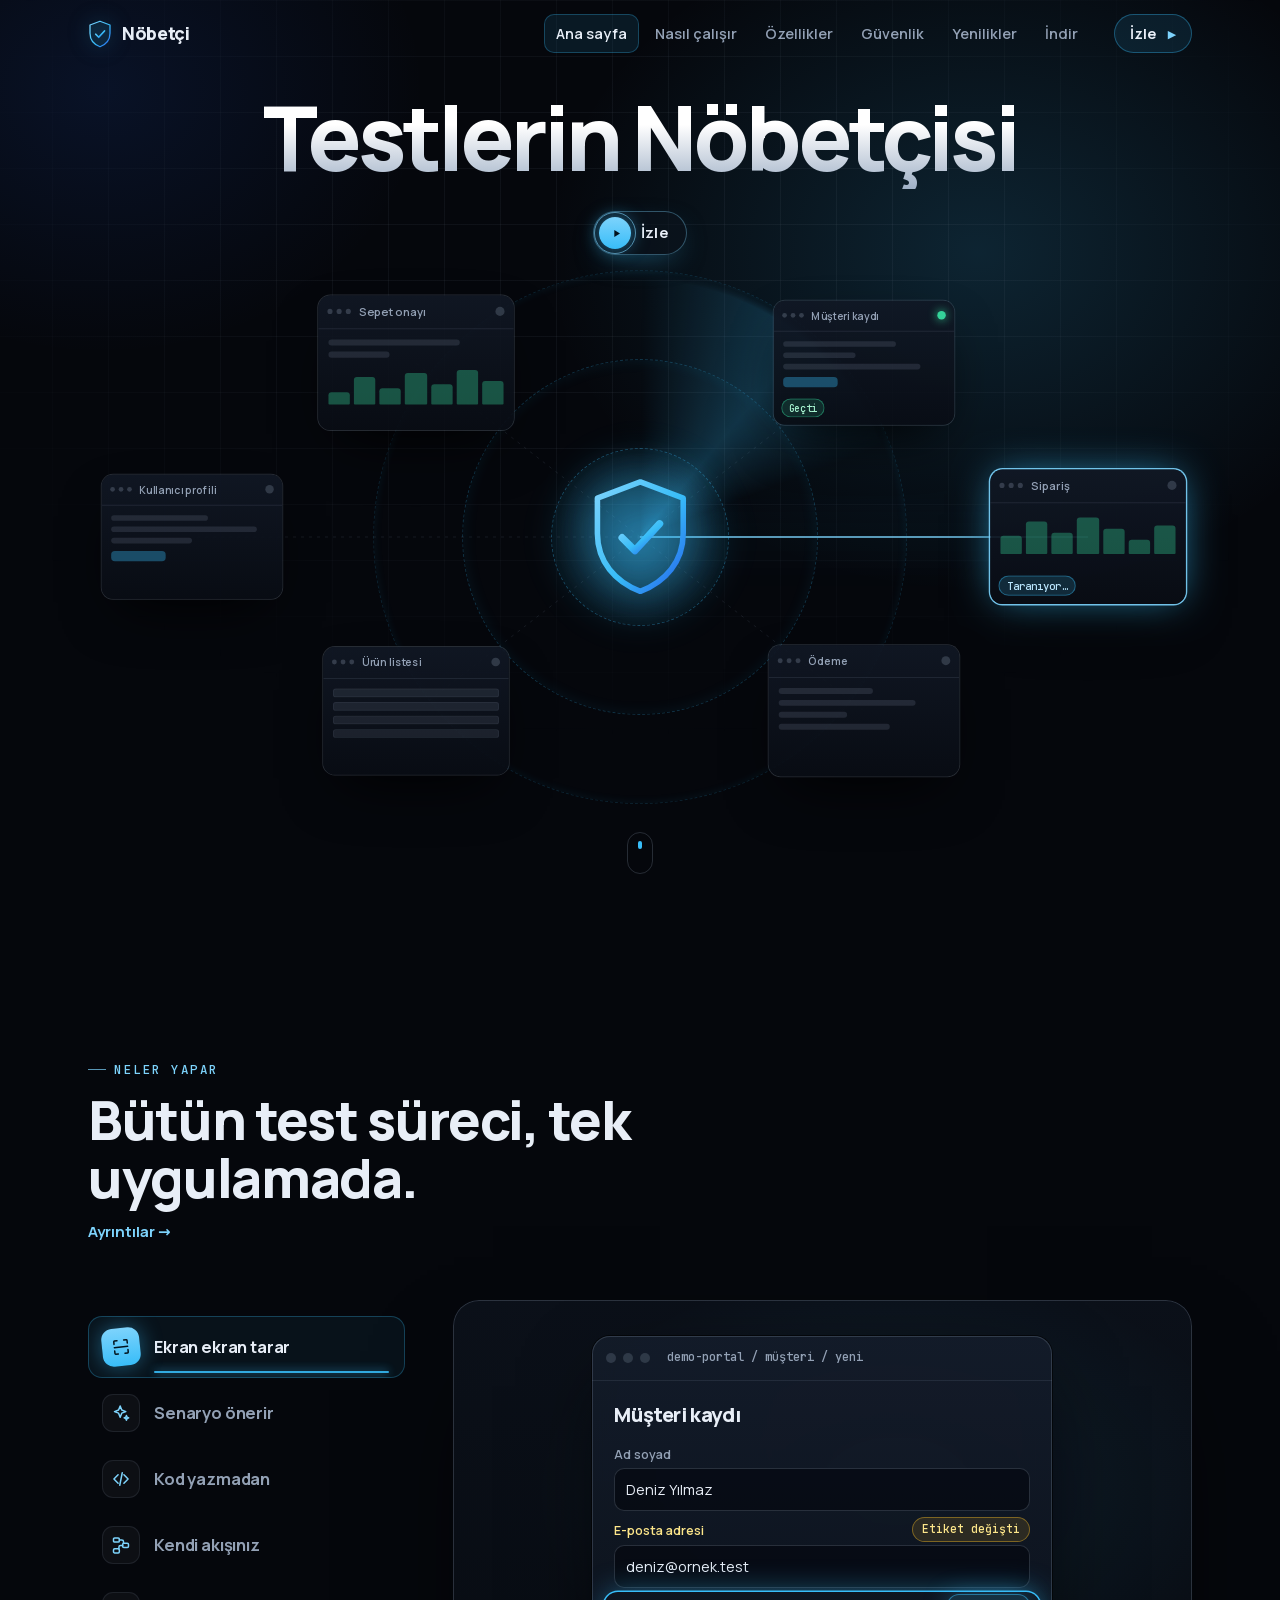
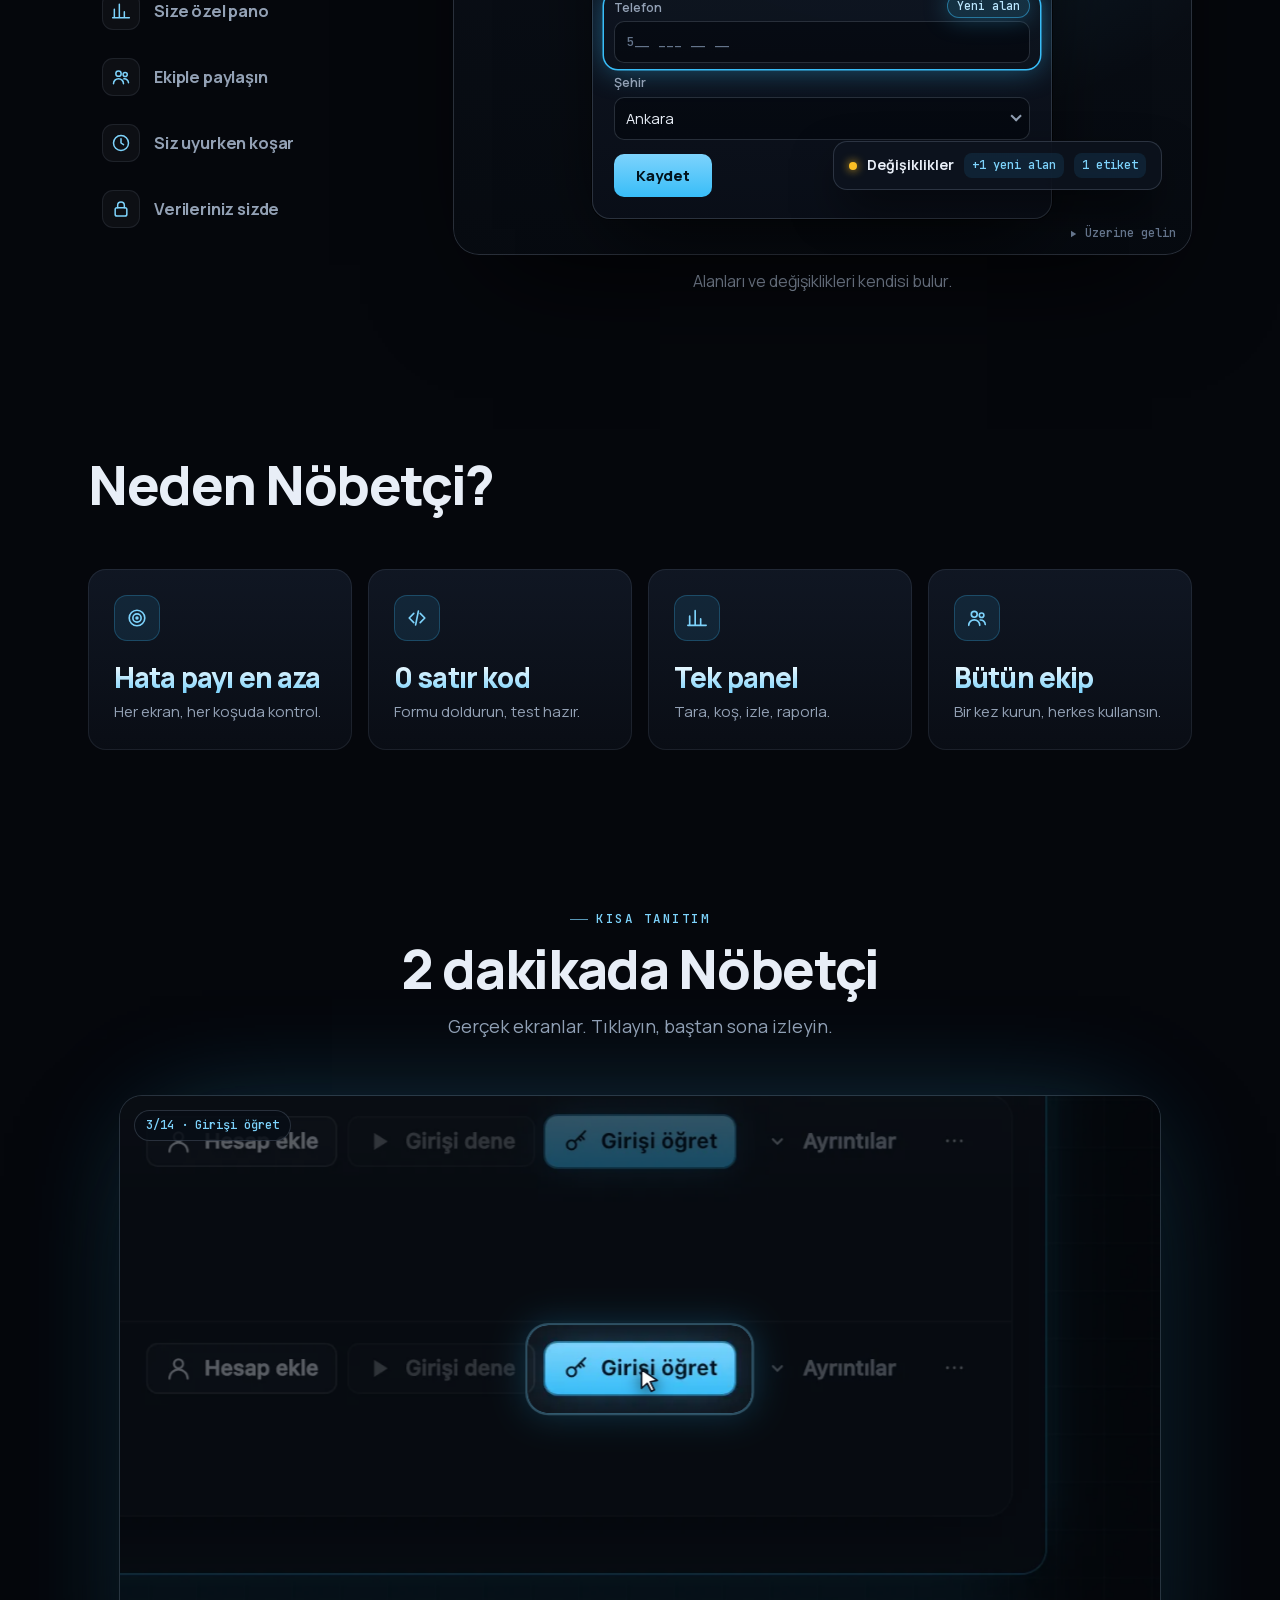
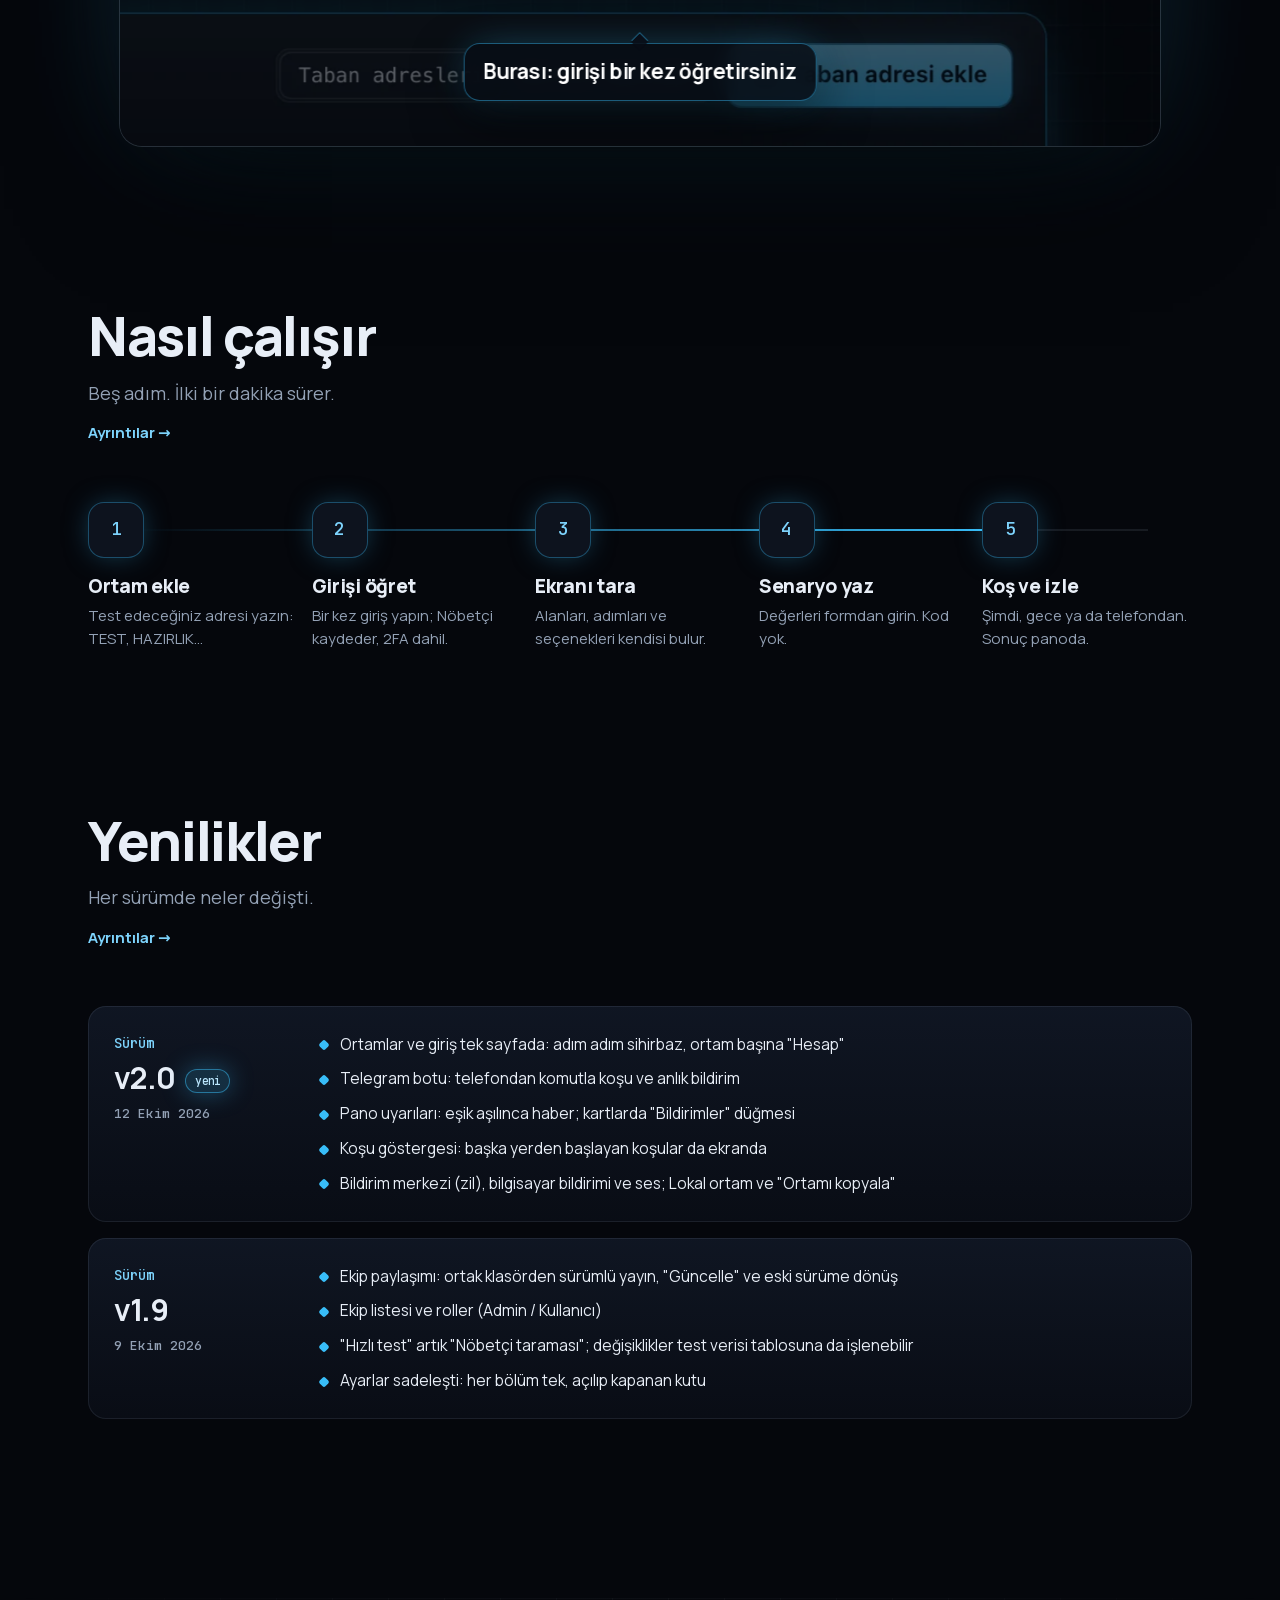
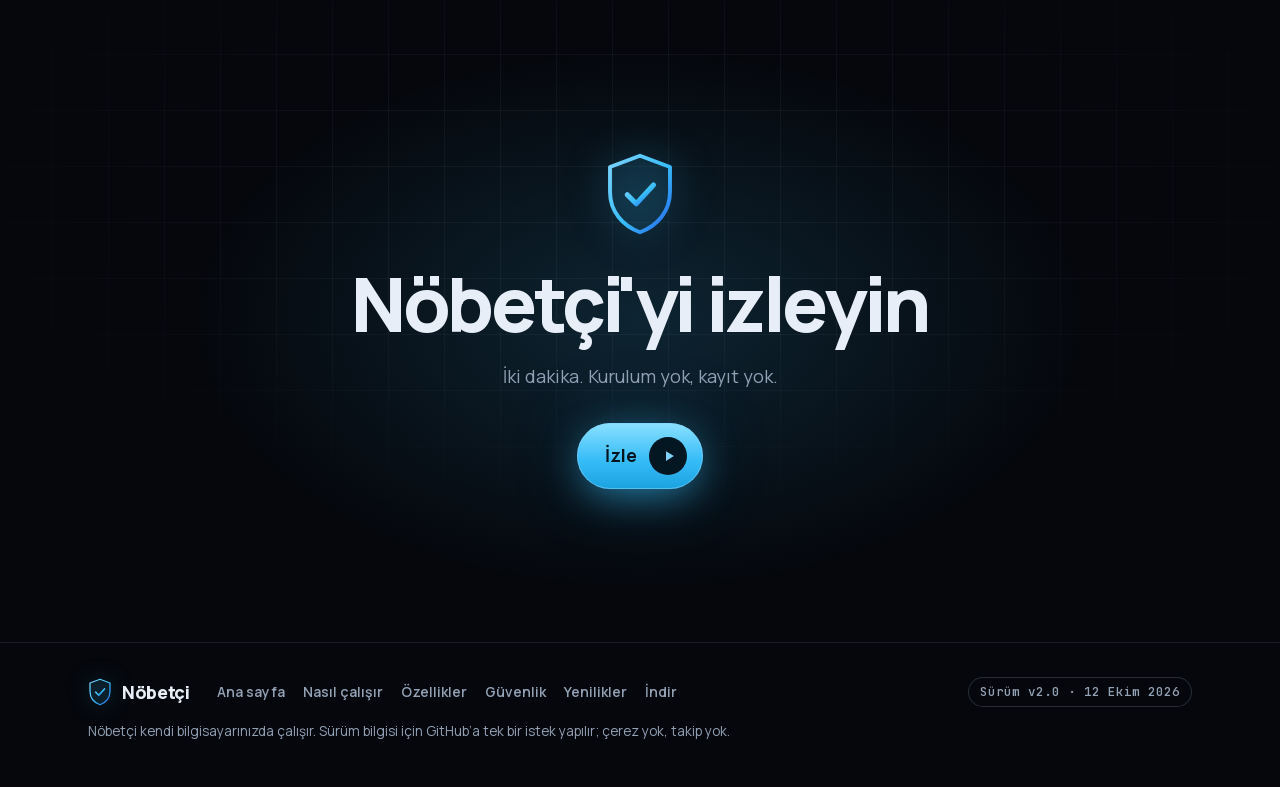
==== commit c40e5cca: "Site: v2.0 — yeni giriş, Neler yapar, İlk açılış turu, indirme" ====
--- a/index.html
+++ b/index.html
@@ -3,11 +3,11 @@
 <head>
   <meta charset="utf-8">
   <meta name="viewport" content="width=device-width, initial-scale=1, viewport-fit=cover">
-  <title>Nöbetçi — Siz uyurken, testleriniz nöbette</title>
+  <title>Nöbetçi — Testlerin Nöbetçisi</title>
   <meta name="description" content="Nöbetçi: kod yazmadan web ekranı, SOAP/REST servis ve SQL testleri. Ekran değişikliklerini fark eder, gece koşar, sonucu telefonunuza gönderir. Kendi bilgisayarınızda, şifreli ve bulutsuz.">
   <meta name="theme-color" content="#05070c">
   <meta name="color-scheme" content="dark">
-  <meta property="og:title" content="Nöbetçi — Siz uyurken, testleriniz nöbette">
+  <meta property="og:title" content="Nöbetçi — Testlerin Nöbetçisi">
   <meta property="og:description" content="Kod yazmadan test otomasyonu. Kendi bilgisayarınızda, şifreli, bulutsuz.">
   <meta property="og:type" content="website">
   <meta property="og:image" content="assets/paylasim.png">
@@ -44,54 +44,159 @@
     <section class="kahraman" id="kahraman" aria-labelledby="kahraman-baslik">
       <div class="izgara-zemin" aria-hidden="true"></div>
       <div class="imlec-isigi" aria-hidden="true"></div>
-      <div class="kahraman-ic">
-        <div class="kahraman-metin">
-          <div class="kalkan-kap" aria-hidden="true">
-            <svg class="kalkan-buyuk"><use href="#kalkan"/></svg>
-          </div>
-          <h1 id="kahraman-baslik" class="kahraman-baslik" data-metin="kahraman.baslik">Siz uyurken, testleriniz nöbette.</h1>
-          <p class="kahraman-alt" data-metin="kahraman.alt"></p>
-          <div class="kahraman-eylem">
-            <button class="dugme dugme-ana izle-ac" type="button" data-manyetik>
-              <span data-metin="kahraman.dugme">İzle</span>
-              <span class="oynat-daire" aria-hidden="true"><svg viewBox="0 0 24 24"><path d="M8 5.5v13l10.5-6.5z" fill="currentColor"/></svg></span>
-            </button>
-            <span class="eylem-notu" data-metin="kahraman.dugmeNotu"></span>
-          </div>
+      <h1 id="kahraman-baslik" class="kahraman-baslik" data-metin="kahraman.baslik">Testlerin Nöbetçisi</h1>
+      <div class="kahraman-eylem">
+        <button class="izle-hap izle-ac" type="button" data-manyetik>
+          <span class="izle-hap-ikon" aria-hidden="true"><svg viewBox="0 0 24 24"><path d="M8 5.5v13l10.5-6.5z" fill="currentColor"/></svg></span>
+          <span data-metin="kahraman.dugme">İzle</span>
+        </button>
+      </div>
+      <!-- Nöbet sahnesi: kalkan, tarama halkaları, çevresinde ekranlar; tarama ışını sırayla uğrar, hata yakalanır ve düzelir. -->
+      <div class="nobet" id="nobet" aria-hidden="true">
+        <div class="nobet-derinlik" id="nobet-derinlik">
+          <svg class="nobet-isinlar" id="nobet-isinlar" viewBox="0 0 100 100" preserveAspectRatio="none"></svg>
+          <span class="nobet-halka" style="--h:1"></span><span class="nobet-halka" style="--h:2"></span><span class="nobet-halka" style="--h:3"></span>
+          <span class="nobet-tarama"></span>
+          <span class="nobet-dalga" id="nobet-dalga"></span>
+          <div class="nobet-merkez"><svg class="nobet-kalkan"><use href="#kalkan"/></svg></div>
+          <div class="nobet-ekranlar" id="nobet-ekranlar"></div>
         </div>
-
-        <!-- Canlı mini arayüz (dekoratif döngü) -->
-        <div class="canli" aria-hidden="true">
-          <div class="pencere canli-pencere egik" data-egik>
-            <div class="pencere-ust"><i></i><i></i><i></i><span class="pencere-adi">Nöbetçi</span><span class="canli-rozet"><b></b>canlı</span></div>
-            <div class="kosu-kart">
-              <div class="kosu-ust">
-                <span class="donen"></span>
-                <strong id="canli-kosu-adi"></strong>
-                <span class="kosu-yuzde" id="canli-yuzde">%0</span>
-              </div>
-              <div class="cubuk"><span id="canli-cubuk"></span></div>
-              <ol class="adim-listesi" id="canli-adimlar"></ol>
-            </div>
-          </div>
-          <div class="telefon canli-telefon">
-            <div class="telefon-cerceve">
-              <div class="telefon-ust"><span class="saat">03:12</span><span class="centik"></span><span class="pil"></span></div>
-              <div class="kilit-ekrani">
-                <div class="kilit-saat">03:12</div>
-                <div class="kilit-not" data-metin="kahraman.kilitNotu"></div>
-                <div class="bildirim" id="canli-bildirim">
-                  <div class="bildirim-ust"><svg aria-hidden="true"><use href="#kalkan"/></svg><b>Nöbetçi</b><span>şimdi</span></div>
-                  <div class="bildirim-metin" id="canli-bildirim-metin"></div>
-                  <div class="bildirim-ayrinti" id="canli-bildirim-ayrinti"></div>
-                  <button class="bildirim-dugme" id="canli-tekrar" tabindex="-1" type="button"></button>
-                </div>
-              </div>
-            </div>
-          </div>
+      </div>
+      <a class="asagi" href="#vitrin" aria-label="Aşağı kaydır"><span></span></a>
+    </section>
+
+    <!-- ================= NELER YAPAR (üzerine gelince oynayan vitrin) ================= -->
+    <section class="bolum vitrin" id="vitrin" aria-labelledby="vitrin-baslik">
+      <div class="bolum-bas gorun" data-devami="ozellikler.html"><span class="ust-etiket" data-metin="vitrin.ust"></span><h2 id="vitrin-baslik" data-metin="vitrin.baslik"></h2></div>
+      <div class="vitrin-kap gorun">
+        <ol class="vitrin-liste" id="vitrin-liste" role="tablist" aria-label="Özellikler"></ol>
+        <p class="vitrin-not" id="vitrin-not" aria-live="polite"></p>
+        <div class="vitrin-sahne" id="vitrin-sahne">
+          <div class="vitrin-panel" data-sahne="tarama" id="vitrin-tarama" role="tabpanel">
+            <div class="sahne-gorsel tarama-gorsel" aria-hidden="true">
+              <div class="pencere form-pencere">
+                <div class="pencere-ust"><i></i><i></i><i></i><span class="pencere-adi">demo-portal / müşteri / yeni</span></div>
+                <div class="form-govde">
+                  <div class="form-baslik">Müşteri kaydı</div>
+                  <div class="alan"><label>Ad soyad</label><div class="girdi">Deniz Yılmaz</div></div>
+                  <div class="alan alan-etiket"><label><span class="eski">E-posta</span><span class="yeni">E-posta adresi</span></label><div class="girdi">deniz@ornek.test</div><span class="rozet rozet-sari">Etiket değişti</span></div>
+                  <div class="alan alan-yeni"><div class="alan-ic"><label>Telefon</label><div class="girdi bos">5__ ___ __ __</div></div><span class="rozet rozet-mavi" data-metin="vitrin.liste.0.rozet">Yeni alan</span></div>
+                  <div class="alan"><label>Şehir</label><div class="girdi secim">Ankara</div></div>
+                  <div class="form-dugme">Kaydet</div>
+                  <div class="tarama-isini"></div>
+                </div>
+              </div>
+              <div class="fark-ozeti">
+                <span class="nokta"></span><b>Değişiklikler</b>
+                <span class="fark-cip" data-i="1">+1 yeni alan</span><span class="fark-cip" data-i="2">1 etiket</span>
+              </div>
+            </div>
+          </div>
+          <div class="vitrin-panel" data-sahne="oneri" id="vitrin-oneri" role="tabpanel">
+            <div class="sahne-gorsel oneri-gorsel" aria-hidden="true">
+
+            </div>
+          </div>
+          <div class="vitrin-panel" data-sahne="kodsuz" id="vitrin-kodsuz" role="tabpanel">
+            <div class="sahne-gorsel kodsuz-gorsel" aria-hidden="true">
+              <div class="pencere giris-pencere">
+                <div class="pencere-ust"><i></i><i></i><i></i><span class="pencere-adi">demo-portal / giriş</span></div>
+                <div class="giris-govde">
+                  <svg class="giris-logo"><use href="#kalkan"/></svg>
+                  <div class="alan"><label>Kullanıcı adı</label><div class="girdi" id="k-kullanici"><span class="yazi"></span><span class="imlec-cizgi"></span></div></div>
+                  <div class="alan"><label>Parola</label><div class="girdi" id="k-parola"><span class="yazi"></span></div></div>
+                  <div class="form-dugme giris-dugme">Giriş yap<span class="dalga"></span></div>
+                </div>
+                <svg class="sanal-imlec" id="k-imlec"><use href="#imlec"/></svg>
+              </div>
+              <div class="tarif-kart">
+                <div class="tarif-baslik"><span class="kayit-nokta"></span>Giriş tarifi · TEST</div>
+                <ol>
+                  <li><b>1</b>Adres<code>/giris</code></li>
+                  <li><b>2</b>Kullanıcı adı<code>#kullanici</code></li>
+                  <li><b>3</b>Parola<code>#parola</code><em>kasada</em></li>
+                  <li><b>4</b>Giriş düğmesi<code>button</code></li>
+                  <li class="tamam"><b>✓</b>Başarı: “Oturumu kapat”</li>
+                </ol>
+              </div>
+            </div>
+          </div>
+          <div class="vitrin-panel" data-sahne="akis" id="vitrin-akis" role="tabpanel">
+            <div class="sahne-gorsel akis-gorsel" aria-hidden="true">
+
+            </div>
+          </div>
+          <div class="vitrin-panel" data-sahne="pano" id="vitrin-pano" role="tabpanel">
+            <div class="sahne-gorsel pano-gorsel" aria-hidden="true">
+
+            </div>
+          </div>
+          <div class="vitrin-panel" data-sahne="ekip" id="vitrin-ekip" role="tabpanel">
+            <div class="sahne-gorsel ekip-gorsel" aria-hidden="true">
+
+            </div>
+          </div>
+          <div class="vitrin-panel" data-sahne="gece" id="vitrin-gece" role="tabpanel">
+            <div class="sahne-gorsel gece-gorsel" aria-hidden="true">
+              <div class="saat-kart">
+                <div class="kadran">
+                  <i class="akrep"></i><i class="yelkovan"></i><i class="merkez"></i>
+                  <span class="ce c12"></span><span class="ce c3"></span><span class="ce c6"></span><span class="ce c9"></span>
+                </div>
+                <div class="dijital" id="g-saat">23:00</div>
+                <ul class="plan-listesi">
+                  <li data-i="0"><span class="durum"></span>Ekranlar<small>11 senaryo</small></li>
+                  <li data-i="1"><span class="durum"></span>Servisler<small>SiparisServisi · Stok API</small></li>
+                  <li data-i="2"><span class="durum"></span>SQL kontrolleri<small>3 sorgu</small></li>
+                </ul>
+              </div>
+              <div class="pano-kart">
+                <div class="pano-ust"><span>Koşu trendi</span><small>son 14 gece</small></div>
+                <div class="cubuklar" id="g-cubuklar"></div>
+              </div>
+              <div class="sabah-kart">
+                <span class="gunes"></span>
+                <div><b data-metin="vitrin.liste.6.sabah.baslik"></b><span data-metin="vitrin.liste.6.sabah.satir"></span><small data-metin="vitrin.liste.6.sabah.dikkat"></small></div>
+              </div>
+            </div>
+          </div>
+          <div class="vitrin-panel" data-sahne="kasa" id="vitrin-kasa" role="tabpanel">
+            <div class="sahne-gorsel kasa-gorsel" aria-hidden="true">
+              <div class="kasa-sahne">
+                <svg class="baglanti" viewBox="0 0 300 200" preserveAspectRatio="none"><path d="M4 196 C 90 180, 200 110, 296 6" fill="none" stroke="currentColor" stroke-width="2" stroke-dasharray="6 8" vector-effect="non-scaling-stroke"/></svg>
+                <span class="kesik" aria-hidden="true">✕</span>
+                <div class="bulut">
+                  <svg viewBox="0 0 120 80"><path d="M32 68h58a20 20 0 0 0 2-39.9A28 28 0 0 0 38.5 22 23 23 0 0 0 32 68Z" fill="rgba(148,163,184,.06)" stroke="currentColor" stroke-width="3" stroke-linejoin="round"/></svg>
+                  <span class="parca" style="--x:-40px;--y:-30px"></span><span class="parca" style="--x:30px;--y:-46px"></span><span class="parca" style="--x:52px;--y:10px"></span>
+                  <span class="parca" style="--x:-56px;--y:16px"></span><span class="parca" style="--x:6px;--y:-60px"></span><span class="parca" style="--x:-14px;--y:40px"></span>
+                </div>
+                <div class="bilgisayar">
+                  <div class="ekran-cerceve">
+                    <div class="kasa">
+                      <svg viewBox="0 0 120 140">
+                        <path class="kilit-kol" d="M34 64V44a26 26 0 0 1 52 0v20" fill="none" stroke="url(#kalkan-g)" stroke-width="9" stroke-linecap="round"/>
+                        <rect x="16" y="62" width="88" height="70" rx="16" fill="rgba(56,189,248,.1)" stroke="url(#kalkan-g)" stroke-width="3"/>
+                        <circle cx="60" cy="92" r="8" fill="#38bdf8"/><path d="M60 98v14" stroke="#38bdf8" stroke-width="6" stroke-linecap="round"/>
+                      </svg>
+                      <span class="kasa-halka"></span>
+                    </div>
+                    <span class="kasa-etiket">AES-256</span>
+                  </div>
+                  <div class="taban"></div>
+                  <small>Sizin bilgisayarınız</small>
+                </div>
+              </div>
+            </div>
+          </div>
+          <span class="vitrin-ipucu" id="vitrin-ipucu" aria-hidden="true"><svg viewBox="0 0 24 24"><path d="M8 5.5v13l10.5-6.5z" fill="currentColor"/></svg><span></span></span>
         </div>
       </div>
-      <a class="asagi" href="#tanitim" aria-label="Aşağı kaydır"><span></span></a>
+    </section>
+
+    <!-- ================= NEDEN NÖBETÇİ ================= -->
+    <section class="bolum faydalar" id="faydalar" aria-labelledby="faydalar-baslik">
+      <div class="bolum-bas gorun"><h2 id="faydalar-baslik" data-metin="faydalar.baslik"></h2></div>
+      <div class="fayda-izgara" id="fayda-izgara"></div>
     </section>
 
     <!-- ================= KISA TANITIM (otomatik döngü) ================= -->
@@ -107,158 +212,9 @@
       </button>
     </section>
 
-    <!-- ================= KAYDIRMALI HİKÂYE ================= -->
-    <div class="hikaye" id="hikaye">
-      <nav class="hikaye-ray" id="hikaye-ray" aria-label="Hikâye bölümleri"></nav>
-
-      <!-- 1) Ekran taraması -->
-      <section class="sahne" data-sahne="tarama" aria-labelledby="s-tarama">
-        <div class="sahne-yapiskan">
-          <div class="sahne-metin"><span class="ust-etiket" data-metin="sahneler.0.ust"></span><h2 id="s-tarama" data-metin="sahneler.0.baslik"></h2><p data-metin="sahneler.0.satir"></p></div>
-          <div class="sahne-gorsel" aria-hidden="true">
-            <div class="pencere form-pencere">
-              <div class="pencere-ust"><i></i><i></i><i></i><span class="pencere-adi">demo-portal / müşteri / yeni</span></div>
-              <div class="form-govde">
-                <div class="form-baslik">Müşteri kaydı</div>
-                <div class="alan"><label>Ad</label><div class="girdi">Deniz</div></div>
-                <div class="alan"><label>Soyad</label><div class="girdi">Yılmaz</div></div>
-                <div class="alan alan-etiket"><label><span class="eski">E-posta</span><span class="yeni">E-posta adresi</span></label><div class="girdi">deniz@ornek.test</div><span class="rozet rozet-sari">Etiket değişti</span></div>
-                <div class="alan alan-yeni"><div class="alan-ic"><label>Telefon</label><div class="girdi bos">5__ ___ __ __</div></div><span class="rozet rozet-mavi" data-metin="sahneler.0.rozet">Yeni alan</span></div>
-                <div class="alan"><label>Şehir</label><div class="girdi secim">Ankara</div></div>
-                <div class="form-dugme">Kaydet</div>
-                <div class="tarama-isini"></div>
-              </div>
-            </div>
-            <div class="fark-ozeti">
-              <span class="nokta"></span><b>Değişiklikler</b>
-              <span class="fark-cip" data-i="1">+1 yeni alan</span><span class="fark-cip" data-i="2">1 etiket</span>
-            </div>
-          </div>
-        </div>
-      </section>
-
-      <!-- 2) Kod yazmadan -->
-      <section class="sahne" data-sahne="kodsuz" aria-labelledby="s-kodsuz">
-        <div class="sahne-yapiskan">
-          <div class="sahne-metin"><span class="ust-etiket" data-metin="sahneler.1.ust"></span><h2 id="s-kodsuz" data-metin="sahneler.1.baslik"></h2><p data-metin="sahneler.1.satir"></p></div>
-          <div class="sahne-gorsel kodsuz-gorsel" aria-hidden="true">
-            <div class="pencere giris-pencere">
-              <div class="pencere-ust"><i></i><i></i><i></i><span class="pencere-adi">demo-portal / giriş</span></div>
-              <div class="giris-govde">
-                <svg class="giris-logo"><use href="#kalkan"/></svg>
-                <div class="alan"><label>Kullanıcı adı</label><div class="girdi" id="k-kullanici"><span class="yazi"></span><span class="imlec-cizgi"></span></div></div>
-                <div class="alan"><label>Parola</label><div class="girdi" id="k-parola"><span class="yazi"></span></div></div>
-                <div class="form-dugme giris-dugme">Giriş yap<span class="dalga"></span></div>
-              </div>
-              <svg class="sanal-imlec" id="k-imlec"><use href="#imlec"/></svg>
-            </div>
-            <div class="tarif-kart">
-              <div class="tarif-baslik"><span class="kayit-nokta"></span>Giriş tarifi · TEST</div>
-              <ol>
-                <li><b>1</b>Adres<code>/giris</code></li>
-                <li><b>2</b>Kullanıcı adı<code>#kullanici</code></li>
-                <li><b>3</b>Parola<code>#parola</code><em>kasada</em></li>
-                <li><b>4</b>Giriş düğmesi<code>button</code></li>
-                <li class="tamam"><b>✓</b>Başarı: “Oturumu kapat”</li>
-              </ol>
-            </div>
-          </div>
-        </div>
-      </section>
-
-      <!-- 3) Gece 03:00 -->
-      <section class="sahne" data-sahne="gece" aria-labelledby="s-gece">
-        <div class="sahne-yapiskan">
-          <div class="sahne-metin"><span class="ust-etiket" data-metin="sahneler.2.ust"></span><h2 id="s-gece" data-metin="sahneler.2.baslik"></h2><p data-metin="sahneler.2.satir"></p></div>
-          <div class="sahne-gorsel gece-gorsel" aria-hidden="true">
-            <div class="saat-kart">
-              <div class="kadran">
-                <i class="akrep"></i><i class="yelkovan"></i><i class="merkez"></i>
-                <span class="ce c12"></span><span class="ce c3"></span><span class="ce c6"></span><span class="ce c9"></span>
-              </div>
-              <div class="dijital" id="g-saat">23:00</div>
-              <ul class="plan-listesi">
-                <li data-i="0"><span class="durum"></span>Ekranlar<small>11 senaryo</small></li>
-                <li data-i="1"><span class="durum"></span>Servisler<small>SiparisServisi · Stok API</small></li>
-                <li data-i="2"><span class="durum"></span>SQL kontrolleri<small>3 sorgu</small></li>
-              </ul>
-            </div>
-            <div class="pano-kart">
-              <div class="pano-ust"><span>Koşu trendi</span><small>son 14 gece</small></div>
-              <div class="cubuklar" id="g-cubuklar"></div>
-            </div>
-            <div class="sabah-kart">
-              <span class="gunes"></span>
-              <div><b data-metin="sahneler.2.sabah.baslik"></b><span data-metin="sahneler.2.sabah.satir"></span><small data-metin="sahneler.2.sabah.dikkat"></small></div>
-            </div>
-          </div>
-        </div>
-      </section>
-
-      <!-- 4) Cebinizde -->
-      <section class="sahne" data-sahne="cep" aria-labelledby="s-cep">
-        <div class="sahne-yapiskan">
-          <div class="sahne-metin"><span class="ust-etiket" data-metin="sahneler.3.ust"></span><h2 id="s-cep" data-metin="sahneler.3.baslik"></h2><p data-metin="sahneler.3.satir"></p></div>
-          <div class="sahne-gorsel cep-gorsel" aria-hidden="true">
-            <div class="telefon sohbet-telefon" id="cep-telefon"></div>
-          </div>
-        </div>
-      </section>
-
-      <!-- 5) Verileriniz sizde -->
-      <section class="sahne" data-sahne="kasa" aria-labelledby="s-kasa">
-        <div class="sahne-yapiskan">
-          <div class="sahne-metin"><span class="ust-etiket" data-metin="sahneler.4.ust"></span><h2 id="s-kasa" data-metin="sahneler.4.baslik"></h2><p data-metin="sahneler.4.satir"></p><ul class="kasa-maddeler" id="kasa-maddeler"></ul></div>
-          <div class="sahne-gorsel kasa-gorsel" aria-hidden="true">
-            <div class="kasa-sahne">
-              <svg class="baglanti" viewBox="0 0 300 200" preserveAspectRatio="none"><path d="M4 196 C 90 180, 200 110, 296 6" fill="none" stroke="currentColor" stroke-width="2" stroke-dasharray="6 8" vector-effect="non-scaling-stroke"/></svg>
-              <span class="kesik" aria-hidden="true">✕</span>
-              <div class="bulut">
-                <svg viewBox="0 0 120 80"><path d="M32 68h58a20 20 0 0 0 2-39.9A28 28 0 0 0 38.5 22 23 23 0 0 0 32 68Z" fill="rgba(148,163,184,.06)" stroke="currentColor" stroke-width="3" stroke-linejoin="round"/></svg>
-                <span class="parca" style="--x:-40px;--y:-30px"></span><span class="parca" style="--x:30px;--y:-46px"></span><span class="parca" style="--x:52px;--y:10px"></span>
-                <span class="parca" style="--x:-56px;--y:16px"></span><span class="parca" style="--x:6px;--y:-60px"></span><span class="parca" style="--x:-14px;--y:40px"></span>
-              </div>
-              <div class="bilgisayar">
-                <div class="ekran-cerceve">
-                  <div class="kasa">
-                    <svg viewBox="0 0 120 140">
-                      <path class="kilit-kol" d="M34 64V44a26 26 0 0 1 52 0v20" fill="none" stroke="url(#kalkan-g)" stroke-width="9" stroke-linecap="round"/>
-                      <rect x="16" y="62" width="88" height="70" rx="16" fill="rgba(56,189,248,.1)" stroke="url(#kalkan-g)" stroke-width="3"/>
-                      <circle cx="60" cy="92" r="8" fill="#38bdf8"/><path d="M60 98v14" stroke="#38bdf8" stroke-width="6" stroke-linecap="round"/>
-                    </svg>
-                    <span class="kasa-halka"></span>
-                  </div>
-                  <span class="kasa-etiket">AES-256</span>
-                </div>
-                <div class="taban"></div>
-                <small>Sizin bilgisayarınız</small>
-              </div>
-            </div>
-          </div>
-        </div>
-      </section>
-    </div>
-
-    <!-- ================= DETAYLAR ================= -->
-    <section class="bolum sorunlar" id="sorunlar" aria-labelledby="sorunlar-baslik">
-      <div class="bolum-bas gorun" data-devami="ozellikler.html"><h2 id="sorunlar-baslik" data-metin="sorunlar.baslik"></h2><p data-metin="sorunlar.alt"></p></div>
-      <div class="sorun-izgara" id="sorun-izgara"></div>
-    </section>
-
     <section class="bolum nasil" id="nasil" aria-labelledby="nasil-baslik">
       <div class="bolum-bas gorun" data-devami="nasil-calisir.html"><h2 id="nasil-baslik" data-metin="nasil.baslik"></h2><p data-metin="nasil.alt"></p></div>
       <ol class="surec" id="surec"></ol>
-    </section>
-
-    <section class="bolum ozellikler" id="ozellikler" aria-labelledby="ozellikler-baslik">
-      <div class="bolum-bas gorun" data-devami="ozellikler.html"><h2 id="ozellikler-baslik" data-metin="ozellikler.baslik"></h2><p data-metin="ozellikler.alt"></p></div>
-      <dl class="sayaclar" id="sayaclar"></dl>
-      <div class="kart-izgara" id="ozellik-kartlari"></div>
-    </section>
-
-    <section class="bolum guvenlik" id="guvenlik" aria-labelledby="guvenlik-baslik">
-      <div class="bolum-bas gorun" data-devami="guvenlik.html"><h2 id="guvenlik-baslik" data-metin="guvenlik.baslik"></h2><p data-metin="guvenlik.alt"></p></div>
-      <ul class="guvenlik-listesi" id="guvenlik-listesi"></ul>
     </section>
 
     <section class="bolum yenilikler" id="yenilikler" aria-labelledby="yenilikler-baslik">
--- a/css/site.css
+++ b/css/site.css
@@ -120,7 +120,69 @@
 .menu-dugme { display: none; }
 
 /* ---------- kahraman ---------- */
-.kahraman { position: relative; min-height: 100svh; display: flex; align-items: center; padding: 110px 0 80px; overflow: hidden; }
+.kahraman { position: relative; height: 100svh; min-height: 540px; display: flex; flex-direction: column; align-items: center; justify-content: center; padding: clamp(70px, 10svh, 96px) var(--kenar) clamp(56px, 9svh, 90px); overflow: hidden; }
+.gorunmez { position: absolute; width: 1px; height: 1px; margin: -1px; padding: 0; overflow: hidden; clip: rect(0 0 0 0); white-space: nowrap; border: 0; }
+
+/* yazısız nöbet sahnesi */
+.nobet { position: relative; width: min(1120px, 100%); flex: 1 1 auto; height: auto; min-height: 260px; max-height: 560px; margin: 4px 0; opacity: 0; animation: belir 1.2s 0.15s var(--yavas) forwards; }
+.nobet-derinlik { --px: 0; --py: 0; position: absolute; inset: 0; }
+.nobet-halka { position: absolute; left: 50%; top: 50%; height: calc(var(--h) * 32%); aspect-ratio: 1; border-radius: 50%; translate: -50% -50%; border: 1px dashed rgba(56, 189, 248, calc(0.42 - var(--h) * 0.09)); box-shadow: 0 0 calc(30px / var(--h)) rgba(56, 189, 248, 0.08) inset; transform: translate(calc(var(--px) * var(--h) * -4px), calc(var(--py) * var(--h) * -4px)); animation: halka calc(var(--h) * 26s) linear infinite; }
+.nobet-halka:nth-of-type(2) { animation-direction: reverse; }
+@keyframes halka { to { rotate: 360deg; } }
+.nobet-tarama { position: absolute; left: 50%; top: 50%; height: 96%; aspect-ratio: 1; border-radius: 50%; translate: -50% -50%; background: conic-gradient(from 0deg, transparent 0deg, rgba(56, 189, 248, 0.22) 40deg, transparent 70deg); -webkit-mask-image: radial-gradient(circle, #000 0, #000 68%, transparent 70%); mask-image: radial-gradient(circle, #000 0, #000 68%, transparent 70%); animation: halka 6s linear infinite; }
+.nobet-merkez { position: absolute; left: 50%; top: 50%; translate: -50% -50%; display: grid; place-items: center; height: min(30%, 170px); aspect-ratio: 1; border-radius: 50%; background: radial-gradient(circle, rgba(56, 189, 248, 0.22), rgba(56, 189, 248, 0.04) 60%, transparent 72%); transform: translate(calc(var(--px) * 6px), calc(var(--py) * 6px)); }
+.nobet-merkez::after { content: ""; position: absolute; inset: -18%; border-radius: 50%; background: radial-gradient(circle, rgba(56, 189, 248, 0.4), transparent 62%); filter: blur(14px); animation: nefes 4.2s ease-in-out infinite; z-index: -1; }
+.nobet-kalkan { width: 62%; height: 72%; filter: drop-shadow(0 0 22px rgba(56, 189, 248, 0.7)); animation: nefes-kalkan 4.2s ease-in-out infinite; transition: transform 0.6s var(--yavas); }
+.nobet.hepsi-tamam .nobet-kalkan { transform: scale(1.1); filter: drop-shadow(0 0 34px rgba(52, 211, 153, 0.9)); }
+.nobet-dalga { position: absolute; left: 50%; top: 50%; height: 26%; aspect-ratio: 1; border-radius: 50%; translate: -50% -50%; border: 2px solid rgba(125, 211, 252, 0.9); opacity: 0; pointer-events: none; }
+.nobet-dalga.yay { animation: dalga-yay 1.2s var(--yavas); }
+@keyframes dalga-yay { from { opacity: 0.95; transform: scale(0.6); } to { opacity: 0; transform: scale(6.5); } }
+.nobet-isinlar { position: absolute; inset: 0; width: 100%; height: 100%; overflow: visible; }
+.nobet-isinlar line { stroke: rgba(148, 163, 184, 0.13); stroke-width: 1; stroke-dasharray: 3 5; vector-effect: non-scaling-stroke; transition: stroke 0.3s; }
+.nobet-isinlar line.acik { stroke: rgba(125, 211, 252, 0.95); stroke-dasharray: none; stroke-width: 1.6; filter: drop-shadow(0 0 4px rgba(56, 189, 248, 0.9)); }
+.nobet-isinlar line.kilit { stroke: #fca5a5; filter: drop-shadow(0 0 5px rgba(248, 113, 113, 0.9)); animation: kilit 0.35s linear infinite; }
+@keyframes kilit { 50% { stroke-opacity: 0.35; } }
+.nobet-ekranlar { position: absolute; inset: 0; }
+.nobet-ekran { --z: 1; position: absolute; width: clamp(92px, min(15vw, 24svh), 196px); aspect-ratio: 1.45; translate: -50% -50%; padding: 0; border-radius: 12px; overflow: hidden; background: linear-gradient(180deg, rgba(17, 24, 37, 0.92), rgba(9, 13, 21, 0.92)); box-shadow: 0 0 0 1px var(--cizgi-guclu), 0 24px 60px -20px rgba(0, 0, 0, 0.95); transform: translate(calc(var(--px) * var(--z) * 22px), calc(var(--py) * var(--z) * 22px)) scale(calc(0.82 + var(--z) * 0.2)); transition: box-shadow 0.4s, background 0.4s; animation: suzul 7s ease-in-out infinite; animation-delay: calc(var(--i) * -1.1s); }
+@keyframes suzul { 50% { margin-top: -10px; } }
+.ne-ust { display: flex; align-items: center; gap: 4px; padding: 7px 9px; border-bottom: 1px solid var(--cizgi); }
+.ne-ust i { flex: none; width: 5px; height: 5px; border-radius: 50%; background: rgba(148, 163, 184, 0.28); }
+.ne-ad { min-width: 0; margin-left: 4px; overflow: hidden; text-overflow: ellipsis; white-space: nowrap; font-size: 11px; font-weight: 600; color: var(--soluk); }
+.ne-etiket { position: absolute; left: 8px; bottom: 8px; padding: 2px 8px; border-radius: 999px; font-family: var(--mono); font-size: 10.5px; white-space: nowrap; opacity: 0; transform: translateY(4px); transition: opacity 0.3s, transform 0.35s var(--yavas); color: #bae6fd; background: rgba(56, 189, 248, 0.16); box-shadow: 0 0 0 1px rgba(56, 189, 248, 0.4) inset; }
+.nobet-ekran[data-durum]:not([data-durum=""]) .ne-etiket { opacity: 1; transform: none; }
+.nobet-ekran[data-durum="gecti"] .ne-etiket, .nobet-ekran[data-durum="duzeldi"] .ne-etiket { color: #a7f3d0; background: rgba(52, 211, 153, 0.14); box-shadow: 0 0 0 1px rgba(52, 211, 153, 0.45) inset; }
+.nobet-ekran[data-durum="hata"] .ne-etiket { color: #fecaca; background: rgba(248, 113, 113, 0.16); box-shadow: 0 0 0 1px rgba(248, 113, 113, 0.5) inset; }
+.ne-durum { margin-left: auto; width: 9px; height: 9px; border-radius: 50%; background: rgba(148, 163, 184, 0.25); transition: background 0.3s, box-shadow 0.3s; }
+.ne-govde { display: grid; gap: 6px; align-content: start; padding: 10px; height: calc(100% - 22px); }
+.ne-satir { height: 6px; border-radius: 4px; background: rgba(148, 163, 184, 0.16); }
+.ne-dugme { justify-self: start; width: 34%; height: 11px; margin-top: 2px; border-radius: 4px; background: rgba(56, 189, 248, 0.35); }
+.ne-grafik { display: flex; align-items: flex-end; gap: 4px; height: 100%; min-height: 40px; }
+.ne-grafik span { flex: 1; border-radius: 3px 3px 1px 1px; background: rgba(52, 211, 153, 0.35); }
+.ne-tablo { display: grid; gap: 5px; }
+.ne-tablo span { height: 9px; border-radius: 3px; background: rgba(148, 163, 184, 0.12); box-shadow: inset 0 0 0 1px rgba(148, 163, 184, 0.08); }
+.ne-tarayici { position: absolute; left: 0; right: 0; top: -40%; height: 40%; background: linear-gradient(180deg, transparent, rgba(56, 189, 248, 0.25) 70%, rgba(125, 211, 252, 0.9)); opacity: 0; pointer-events: none; }
+.nobet-ekran.taraniyor { box-shadow: 0 0 0 1.5px rgba(125, 211, 252, 0.9), 0 0 40px -6px rgba(56, 189, 248, 0.7), 0 24px 60px -20px rgba(0, 0, 0, 0.95); }
+.nobet-ekran.taraniyor .ne-tarayici { opacity: 1; animation: ekran-tara 0.9s linear; }
+@keyframes ekran-tara { from { top: -40%; } to { top: 100%; } }
+.nobet-ekran.tamam .ne-durum { background: var(--iyi); box-shadow: 0 0 10px var(--iyi); }
+.nobet-ekran.hata { box-shadow: 0 0 0 1.5px rgba(248, 113, 113, 0.85), 0 0 44px -6px rgba(248, 113, 113, 0.6), 0 24px 60px -20px rgba(0, 0, 0, 0.95); }
+.nobet-ekran.hata .ne-durum { background: var(--kotu); box-shadow: 0 0 12px var(--kotu); animation: yanip 0.5s infinite; }
+.nobet-ekran.hata .ne-satir:nth-child(2), .nobet-ekran.hata .ne-tablo span:nth-child(3) { background: rgba(248, 113, 113, 0.5); }
+.nobet-ekran.duzeldi { animation: suzul 7s ease-in-out infinite, duzeldi 0.9s var(--yavas); animation-delay: calc(var(--i) * -1.1s), 0s; }
+@keyframes duzeldi { 0% { box-shadow: 0 0 0 1.5px rgba(52, 211, 153, 0.95), 0 0 50px rgba(52, 211, 153, 0.7); } 100% { box-shadow: 0 0 0 1px var(--cizgi-guclu), 0 24px 60px -20px rgba(0, 0, 0, 0.95); } }
+.nobet.hepsi-tamam .nobet-ekran { box-shadow: 0 0 0 1px rgba(52, 211, 153, 0.45), 0 24px 60px -20px rgba(0, 0, 0, 0.95); }
+.izle-hap { --mx: 0px; --my: 0px; position: relative; display: inline-flex; align-items: center; gap: 10px; padding: 6px 18px 6px 6px; border: 0; border-radius: 999px; font: inherit; font-size: 15px; font-weight: 700; letter-spacing: 0.01em; color: var(--metin); cursor: pointer; background: rgba(13, 20, 31, 0.6); backdrop-filter: blur(10px); -webkit-backdrop-filter: blur(10px); box-shadow: 0 0 0 1px rgba(125, 211, 252, 0.35) inset, 0 10px 30px -12px rgba(56, 189, 248, 0.5); transform: translate(var(--mx), var(--my)); transition: transform 0.4s var(--yavas), box-shadow 0.3s, background 0.3s; }
+.izle-hap:hover { background: rgba(14, 30, 48, 0.8); box-shadow: 0 0 0 1px rgba(125, 211, 252, 0.7) inset, 0 14px 40px -12px rgba(56, 189, 248, 0.8); }
+.izle-hap:focus-visible { outline: 2px solid var(--vurgu); outline-offset: 3px; }
+.izle-hap-ikon { position: relative; display: grid; place-items: center; width: 32px; height: 32px; border-radius: 50%; color: #02131d; background: linear-gradient(180deg, #7dd3fc, #38bdf8); box-shadow: 0 0 18px rgba(56, 189, 248, 0.6); }
+.izle-hap-ikon svg { width: 13px; height: 13px; margin-left: 2px; }
+.indir-hap { text-decoration: none; }
+.indir-hap .izle-hap-ikon { color: var(--vurgu-2); background: rgba(56, 189, 248, 0.14); box-shadow: 0 0 0 1px rgba(125, 211, 252, 0.4) inset; }
+.indir-hap .izle-hap-ikon::after { display: none; }
+.indir-hap .izle-hap-ikon svg { width: 16px; height: 16px; margin: 0; }
+.izle-hap-ikon::after { content: ""; position: absolute; inset: -5px; border-radius: 50%; border: 1px solid rgba(125, 211, 252, 0.6); animation: hap-nabiz 2.4s ease-out infinite; }
+@keyframes hap-nabiz { from { transform: scale(0.85); opacity: 0.9; } to { transform: scale(1.5); opacity: 0; } }
+.kahraman .kahraman-eylem { flex: none; gap: 12px; margin-top: clamp(12px, 2.4svh, 22px); justify-content: center; position: relative; z-index: 2; }
 .kahraman::before {
   content: ""; position: absolute; inset: -20% -10% auto; height: 120%; pointer-events: none;
   background: radial-gradient(40% 45% at 72% 40%, rgba(56, 189, 248, 0.16), transparent 70%), radial-gradient(30% 35% at 15% 25%, rgba(37, 99, 235, 0.12), transparent 70%);
@@ -131,50 +193,26 @@
   background: radial-gradient(520px circle at var(--x) var(--y), rgba(56, 189, 248, 0.1), transparent 60%);
 }
 :hover > .imlec-isigi { opacity: 1; }
-.kahraman-ic { position: relative; width: 100%; max-width: var(--en); margin: 0 auto; padding: 0 var(--kenar); display: grid; grid-template-columns: minmax(0, 1.05fr) minmax(0, 1fr); gap: 56px; align-items: center; }
-.kalkan-kap { position: relative; width: 64px; height: 74px; margin-bottom: 30px; }
-.kalkan-kap::after { content: ""; position: absolute; inset: -30px; border-radius: 50%; background: radial-gradient(circle, rgba(56, 189, 248, 0.45), transparent 65%); filter: blur(10px); animation: nefes 4.2s ease-in-out infinite; z-index: -1; }
 .kalkan-buyuk { width: 64px; height: 74px; filter: drop-shadow(0 0 18px rgba(56, 189, 248, 0.55)); animation: nefes-kalkan 4.2s ease-in-out infinite; }
 @keyframes nefes { 0%, 100% { opacity: 0.45; transform: scale(0.9); } 50% { opacity: 1; transform: scale(1.12); } }
 @keyframes nefes-kalkan { 0%, 100% { filter: drop-shadow(0 0 10px rgba(56, 189, 248, 0.35)); } 50% { filter: drop-shadow(0 0 26px rgba(56, 189, 248, 0.85)); } }
-.kahraman-baslik { font-size: clamp(42px, 6.4vw, 84px); letter-spacing: -0.045em; line-height: 1.04; color: #f1f5fb; }
+.kahraman-baslik { position: relative; z-index: 2; flex: none; margin: 0 auto; text-align: center; font-size: clamp(40px, min(7vw, 11svh), 96px); letter-spacing: -0.045em; line-height: 1.05; color: #f1f5fb; }
 .kahraman-baslik .kelime { background: linear-gradient(180deg, #ffffff 35%, #9fb0c6); -webkit-background-clip: text; background-clip: text; color: transparent; padding-bottom: 0.06em; }
 .kahraman-baslik .kelime { display: inline-block; opacity: 0; transform: translateY(0.4em); filter: blur(8px); animation: kelime 0.9s var(--yavas) forwards; }
 @keyframes kelime { to { opacity: 1; transform: none; filter: none; } }
-.kahraman-alt { margin-top: 22px; font-size: clamp(17px, 1.6vw, 20px); color: var(--soluk); max-width: 30ch; opacity: 0; animation: belir 0.9s 0.7s var(--yavas) forwards; }
 .kahraman-eylem { margin-top: 38px; display: flex; align-items: center; gap: 18px; flex-wrap: wrap; opacity: 0; animation: belir 0.9s 0.9s var(--yavas) forwards; }
-.eylem-notu { font-family: var(--mono); font-size: 13px; color: var(--soluk); }
 @keyframes belir { from { opacity: 0; transform: translateY(14px); } to { opacity: 1; transform: none; } }
 .asagi { position: absolute; left: 50%; bottom: 26px; width: 26px; height: 42px; margin-left: -13px; border: 1.5px solid var(--cizgi-guclu); border-radius: 14px; }
 .asagi span { position: absolute; left: 50%; top: 8px; width: 4px; height: 8px; margin-left: -2px; border-radius: 2px; background: var(--vurgu); animation: kaydir 1.8s ease-in-out infinite; }
 @keyframes kaydir { 0% { opacity: 0; transform: translateY(0); } 30% { opacity: 1; } 100% { opacity: 0; transform: translateY(14px); } }
 
 /* canlı mini arayüz */
-.canli { position: relative; height: 480px; opacity: 0; animation: belir 1.1s 0.5s var(--yavas) forwards; }
-.canli-pencere { position: absolute; top: 10px; left: 0; width: min(430px, 84%); }
-.canli-rozet { margin-left: auto; display: inline-flex; align-items: center; gap: 6px; font-family: var(--mono); font-size: 11px; color: var(--iyi); }
-.canli-rozet b { width: 7px; height: 7px; border-radius: 50%; background: var(--iyi); box-shadow: 0 0 10px var(--iyi); animation: yanip 1.6s infinite; }
 @keyframes yanip { 50% { opacity: 0.35; } }
-.kosu-kart { padding: 18px 20px 20px; }
-.kosu-ust { display: flex; align-items: center; gap: 10px; font-size: 15px; }
-.kosu-ust strong { font-weight: 700; }
-.kosu-yuzde { margin-left: auto; font-family: var(--mono); font-size: 13px; color: var(--vurgu-2); }
-.donen { width: 14px; height: 14px; border-radius: 50%; border: 2px solid rgba(56, 189, 248, 0.25); border-top-color: var(--vurgu); animation: don 0.9s linear infinite; }
 .bitti .donen { animation: none; border-color: var(--iyi); background: var(--iyi); box-shadow: 0 0 12px var(--iyi); }
 .bitti.kaldi .donen { border-color: var(--kotu); background: var(--kotu); box-shadow: 0 0 12px var(--kotu); }
 @keyframes don { to { transform: rotate(360deg); } }
 .cubuk { margin: 14px 0 16px; height: 6px; border-radius: 6px; background: rgba(148, 163, 184, 0.14); overflow: hidden; }
 .cubuk span { display: block; height: 100%; width: 0; border-radius: inherit; background: linear-gradient(90deg, #0ea5e9, #7dd3fc); box-shadow: 0 0 16px rgba(56, 189, 248, 0.8); transition: width 0.6s var(--yavas); }
-.adim-listesi { list-style: none; margin: 0; padding: 0; display: grid; gap: 6px; }
-.adim-listesi li { display: flex; align-items: center; gap: 12px; padding: 10px 12px; border-radius: 12px; font-size: 14.5px; color: var(--soluk); background: rgba(255, 255, 255, 0.02); box-shadow: 0 0 0 1px var(--cizgi) inset; transition: color 0.3s, background 0.3s, box-shadow 0.3s; }
-.adim-listesi li::before { content: ""; flex: none; width: 20px; height: 20px; border-radius: 50%; box-shadow: 0 0 0 1.5px var(--cizgi-guclu) inset; background-position: center; background-repeat: no-repeat; transition: all 0.3s var(--yavas); }
-.adim-listesi li .sure { margin-left: auto; font-family: var(--mono); font-size: 12px; opacity: 0; transition: opacity 0.3s; }
-.adim-listesi li.kosuyor { color: var(--metin); background: rgba(56, 189, 248, 0.07); box-shadow: 0 0 0 1px rgba(56, 189, 248, 0.35) inset; }
-.adim-listesi li.kosuyor::before { box-shadow: none; border: 2px solid rgba(56, 189, 248, 0.25); border-top-color: var(--vurgu); animation: don 0.8s linear infinite; }
-.adim-listesi li.gecti { color: var(--metin); }
-.adim-listesi li.gecti::before { box-shadow: none; transform: scale(1); background-color: rgba(52, 211, 153, 0.18); background-image: url("data:image/svg+xml,%3Csvg xmlns='http://www.w3.org/2000/svg' viewBox='0 0 20 20'%3E%3Cpath d='M5.5 10.5l3 3 6-7' fill='none' stroke='%2334d399' stroke-width='2.2' stroke-linecap='round' stroke-linejoin='round'/%3E%3C/svg%3E"); animation: tik 0.45s var(--yavas); }
-.adim-listesi li.kaldi { color: #fecaca; background: rgba(248, 113, 113, 0.07); box-shadow: 0 0 0 1px rgba(248, 113, 113, 0.35) inset; }
-.adim-listesi li.kaldi::before { box-shadow: none; background-color: rgba(248, 113, 113, 0.2); background-image: url("data:image/svg+xml,%3Csvg xmlns='http://www.w3.org/2000/svg' viewBox='0 0 20 20'%3E%3Cpath d='M6.5 6.5l7 7M13.5 6.5l-7 7' fill='none' stroke='%23f87171' stroke-width='2.2' stroke-linecap='round'/%3E%3C/svg%3E"); animation: tik 0.45s var(--yavas); }
 .adim-listesi li.gecti .sure, .adim-listesi li.kaldi .sure { opacity: 0.8; }
 @keyframes tik { from { transform: scale(0.3); } 60% { transform: scale(1.2); } to { transform: scale(1); } }
 
@@ -185,21 +223,8 @@
 .centik { width: 70px; height: 20px; border-radius: 20px; background: #000; }
 .pil { width: 20px; height: 9px; border-radius: 3px; box-shadow: 0 0 0 1.4px rgba(232, 238, 247, 0.85) inset; position: relative; }
 .pil::after { content: ""; position: absolute; inset: 2.5px 6px 2.5px 2.5px; border-radius: 1px; background: #e8eef7; }
-.canli-telefon { position: absolute; right: -10px; bottom: -40px; z-index: 2; width: 206px; transform: rotate(5deg); }
-.kilit-ekrani { position: relative; height: 100%; border-radius: 30px; overflow: hidden; padding: 54px 12px 12px; background: radial-gradient(120% 70% at 50% 0%, #10325a, #071224 60%, #050a14); }
-.kilit-saat { text-align: center; font-size: 52px; font-weight: 700; letter-spacing: -0.04em; color: rgba(232, 238, 247, 0.92); margin-bottom: 16px; }
-.kilit-not { margin: -12px 0 18px; text-align: center; font-size: 12px; color: rgba(186, 230, 253, 0.7); }
 .bildirim { padding: 12px 12px 12px; border-radius: 18px; background: rgba(30, 41, 59, 0.72); backdrop-filter: blur(16px); -webkit-backdrop-filter: blur(16px); box-shadow: 0 0 0 1px rgba(255, 255, 255, 0.08) inset; font-size: 12.5px; opacity: 0; transform: translateY(-16px) scale(0.96); transition: opacity 0.45s var(--yavas), transform 0.55s var(--yavas); }
 .bildirim.acik { opacity: 1; transform: none; }
-.bildirim-ust { display: flex; align-items: center; gap: 6px; font-size: 11px; color: var(--soluk); margin-bottom: 6px; }
-.bildirim-ust svg { width: 14px; height: 16px; }
-.bildirim-ust b { color: var(--metin); }
-.bildirim-ust span { margin-left: auto; }
-.bildirim-metin { font-weight: 700; font-size: 14px; transition: color 0.3s; }
-.bildirim-ayrinti { color: var(--soluk); font-size: 12px; margin-top: 2px; }
-.bildirim-dugme { position: relative; overflow: hidden; margin-top: 10px; width: 100%; padding: 8px; border: 0; border-radius: 10px; background: rgba(56, 189, 248, 0.16); color: var(--vurgu-2); font-weight: 700; font-size: 12.5px; transition: background 0.3s, opacity 0.3s, max-height 0.4s; max-height: 40px; }
-.bildirim-dugme.basildi { background: rgba(56, 189, 248, 0.35); }
-.bildirim-dugme.gizli { opacity: 0; max-height: 0; margin: 0; padding: 0; }
 
 /* ---------- bölümler ---------- */
 .bolum { position: relative; max-width: var(--en); margin: 0 auto; padding: clamp(80px, 12vw, 150px) var(--kenar) 0; }
@@ -216,21 +241,149 @@
 .tanitim-sahne { position: relative; border-radius: 22px; overflow: hidden; aspect-ratio: 16 / 10; background: var(--panel-dolu); box-shadow: 0 0 0 1px var(--cizgi-guclu), 0 50px 120px -30px rgba(0, 0, 0, 0.9), 0 0 120px -40px rgba(56, 189, 248, 0.45); }
 .tanitim-oynat { position: absolute; z-index: 5; left: 50%; top: 50%; width: 84px; height: 84px; margin: -42px 0 0 -42px; display: grid; place-items: center; border-radius: 50%; color: #02131d; background: rgba(125, 211, 252, 0.92); box-shadow: 0 0 0 10px rgba(56, 189, 248, 0.18), 0 20px 60px rgba(56, 189, 248, 0.5); opacity: 0; transform: scale(0.8); transition: opacity 0.35s, transform 0.45s var(--yavas); }
 .tanitim-oynat svg { width: 32px; height: 32px; margin-left: 4px; }
-.tanitim-cerceve:hover .tanitim-oynat, .tanitim-cerceve:focus-visible .tanitim-oynat { opacity: 1; transform: none; }
-
-/* ---------- kaydırmalı hikâye ---------- */
-.hikaye { position: relative; margin-top: clamp(60px, 10vw, 120px); overflow-x: clip; }
-.sahne { position: relative; height: 280vh; }
-.sahne-yapiskan { position: sticky; top: 0; height: 100vh; height: 100svh; max-width: var(--en); margin: 0 auto; padding: 90px var(--kenar) 40px; display: grid; grid-template-columns: minmax(0, 0.85fr) minmax(0, 1.15fr); gap: 56px; align-items: center; }
-.sahne-metin h2 { font-size: clamp(34px, 4.6vw, 60px); margin-top: 14px; }
-.sahne-metin p { margin-top: 18px; font-size: clamp(17px, 1.5vw, 20px); color: var(--soluk); max-width: 34ch; }
-.sahne-metin { opacity: calc(0.15 + var(--giris, 1) * 0.85); transform: translateY(calc((1 - var(--giris, 1)) * 30px)); }
+.tanitim-cerceve:focus-visible .tanitim-oynat { opacity: 1; transform: none; }
+
+/* ---------- vitrin: "Neler yapar" (üzerine gelince oynar) ---------- */
+.vitrin-kap { display: grid; grid-template-columns: minmax(0, 0.6fr) minmax(0, 1.4fr); grid-template-rows: auto auto; column-gap: clamp(24px, 4vw, 48px); row-gap: 14px; align-items: center; }
+.vitrin-liste { grid-row: 1; grid-column: 1; }
+.vitrin-sahne { grid-row: 1; grid-column: 2; }
+.vitrin-liste { list-style: none; margin: 0; padding: 0; display: grid; gap: 4px; }
+.vitrin-oge { position: relative; width: 100%; display: grid; grid-template-columns: 38px minmax(0, 1fr); column-gap: 14px; align-items: center; padding: 12px 14px; border: 0; border-radius: 14px; background: none; color: var(--soluk); font: inherit; text-align: left; cursor: pointer; overflow: hidden; transition: background 0.3s, color 0.3s, box-shadow 0.3s; }
+.vitrin-ikon { display: grid; place-items: center; width: 38px; height: 38px; border-radius: 11px; color: var(--vurgu-2); background: rgba(255, 255, 255, 0.03); box-shadow: 0 0 0 1px var(--cizgi) inset; transition: color 0.3s, background 0.3s, box-shadow 0.3s, transform 0.5s var(--yavas); }
+.vitrin-ikon svg { width: 20px; height: 20px; }
+.vitrin-oge b { font-size: 16.5px; font-weight: 700; letter-spacing: -0.01em; }
+.vitrin-cubuk { position: absolute; left: 66px; right: 16px; bottom: 5px; height: 2px; border-radius: 2px; background: var(--vurgu); box-shadow: 0 0 10px var(--vurgu); transform-origin: left; transform: scaleX(var(--ilerleme, 0)); opacity: 0; transition: opacity 0.3s; }
+.vitrin-oge:hover { color: var(--metin); background: rgba(255, 255, 255, 0.03); }
+.vitrin-oge:focus-visible { outline: 2px solid var(--vurgu); outline-offset: 2px; }
+.vitrin-oge[aria-selected="true"] { color: var(--metin); background: rgba(56, 189, 248, 0.06); box-shadow: 0 0 0 1px rgba(56, 189, 248, 0.28) inset; }
+.vitrin-oge[aria-selected="true"] .vitrin-ikon { color: #02131d; background: linear-gradient(180deg, #7dd3fc, #38bdf8); box-shadow: 0 0 22px rgba(56, 189, 248, 0.45); transform: rotate(-6deg); }
+.vitrin-oge[aria-selected="true"] .vitrin-cubuk { opacity: 0.9; }
+.vitrin-not { grid-row: 2; grid-column: 2; margin: 0; min-height: 1.5em; text-align: center; color: var(--soluk); font-size: 16px; }
+.vitrin-sahne { position: relative; display: grid; min-height: 500px; padding: clamp(18px, 3vw, 36px); border-radius: 26px; cursor: pointer; overflow: hidden;
+  background: radial-gradient(70% 60% at 60% 35%, rgba(56, 189, 248, 0.09), transparent 70%), linear-gradient(180deg, rgba(14, 20, 31, 0.7), rgba(8, 12, 19, 0.7));
+  box-shadow: 0 0 0 1px var(--cizgi-guclu) inset, 0 50px 110px -40px rgba(0, 0, 0, 0.9); }
+.vitrin-panel { grid-area: 1 / 1; display: grid; place-items: center; min-width: 0; opacity: 0; visibility: hidden; transform: translateY(14px) scale(0.985); transition: opacity 0.45s, transform 0.6s var(--yavas), visibility 0s 0.45s; }
+.vitrin-panel.acik { opacity: 1; visibility: visible; transform: none; transition: opacity 0.45s, transform 0.6s var(--yavas), visibility 0s; }
+.vitrin-panel > .sahne-gorsel { width: 100%; }
+.vitrin .form-govde { gap: 10px; padding: 18px 22px 22px; }
+@media (min-width: 561px) {
+  .vitrin .gece-gorsel .saat-kart { padding: 20px; gap: 10px; }
+  .vitrin .gece-gorsel .kadran { width: 140px; height: 140px; }
+  .vitrin .gece-gorsel .akrep { height: 38px; } .vitrin .gece-gorsel .yelkovan { height: 54px; }
+  .vitrin .gece-gorsel .c12 { transform: translateY(-60px); } .vitrin .gece-gorsel .c6 { transform: translateY(60px); } .vitrin .gece-gorsel .c3 { transform: translateX(60px) rotate(90deg); } .vitrin .gece-gorsel .c9 { transform: translateX(-60px) rotate(90deg); }
+}
 .sahne-gorsel { position: relative; min-height: 420px; display: grid; place-items: center; }
-.hikaye-ray { position: fixed; z-index: 20; left: max(14px, calc((100vw - var(--en)) / 2 - 36px)); top: 50%; transform: translateY(-50%); display: grid; gap: 14px; opacity: 0; visibility: hidden; pointer-events: none; transition: opacity 0.4s, visibility 0.4s; }
-.hikaye-ray.acik { opacity: 1; visibility: visible; pointer-events: auto; }
-.hikaye-ray a { position: relative; display: block; width: 8px; height: 8px; border-radius: 50%; background: var(--cizgi-guclu); transition: background 0.3s, transform 0.3s, box-shadow 0.3s; }
-.hikaye-ray a::after { content: ""; position: absolute; inset: -10px; }
-.hikaye-ray a.etkin { background: var(--vurgu); transform: scale(1.4); box-shadow: 0 0 12px var(--vurgu); }
+.vitrin-ipucu { position: absolute; right: 16px; bottom: 12px; display: inline-flex; align-items: center; gap: 6px; font-family: var(--mono); font-size: 12px; color: var(--cok-soluk); transition: opacity 0.3s; pointer-events: none; }
+.vitrin-ipucu svg { width: 12px; height: 12px; }
+.vitrin-sahne.oynuyor .vitrin-ipucu { opacity: 0; }
+
+/* öneri */
+.oneri-gorsel { width: 100%; }
+.oneri-pencere { width: min(480px, 100%); }
+.oneri-govde { padding: 18px 20px 22px; display: grid; gap: 12px; }
+.oneri-bas { display: flex; align-items: center; gap: 10px; font-size: 15px; opacity: 0; transform: translateY(6px); transition: opacity 0.4s, transform 0.5s var(--yavas); }
+.oneri-bas.acik { opacity: 1; transform: none; }
+.oneri-yildiz { display: grid; place-items: center; width: 30px; height: 30px; border-radius: 9px; color: #fde68a; background: rgba(251, 191, 36, 0.12); box-shadow: 0 0 0 1px rgba(251, 191, 36, 0.35) inset; }
+.oneri-yildiz svg { width: 17px; height: 17px; }
+.oneri-bas.dusunuyor .oneri-yildiz svg { animation: don 1.2s linear infinite; }
+.oneri-liste { display: grid; gap: 8px; }
+.oneri-satir { display: grid; grid-template-columns: auto minmax(0, 1fr) auto; align-items: center; gap: 10px; padding: 9px 10px; border-radius: 12px; background: rgba(255, 255, 255, 0.025); box-shadow: 0 0 0 1px var(--cizgi) inset; font-size: 14px; opacity: 0; transform: translateX(20px); transition: opacity 0.4s, transform 0.5s var(--yavas), background 0.3s, box-shadow 0.3s; }
+.oneri-satir.acik { opacity: 1; transform: none; }
+.oneri-tur { font-family: var(--mono); font-size: 11px; color: var(--vurgu-2); padding: 2px 8px; border-radius: 7px; background: rgba(56, 189, 248, 0.1); white-space: nowrap; }
+.oneri-metin { min-width: 0; overflow: hidden; text-overflow: ellipsis; white-space: nowrap; }
+.oneri-ekle { font-size: 12.5px; font-weight: 700; color: #02131d; padding: 5px 12px; border-radius: 8px; background: linear-gradient(180deg, #7dd3fc, #38bdf8); white-space: nowrap; transition: background 0.3s, color 0.3s; }
+.oneri-satir.eklendi { background: rgba(16, 185, 129, 0.07); box-shadow: 0 0 0 1px rgba(52, 211, 153, 0.35) inset; }
+.oneri-satir.eklendi .oneri-ekle { color: var(--iyi); background: rgba(52, 211, 153, 0.14); }
+.oneri-sayac { position: absolute; right: 2%; top: 6%; display: grid; justify-items: center; padding: 12px 18px; border-radius: 16px; background: var(--panel); backdrop-filter: blur(12px); -webkit-backdrop-filter: blur(12px); box-shadow: 0 0 0 1px rgba(52, 211, 153, 0.35) inset, 0 20px 50px -20px rgba(0, 0, 0, 0.9); opacity: 0; transform: translateY(-8px); transition: opacity 0.4s, transform 0.5s var(--yavas); }
+.oneri-sayac.acik { opacity: 1; transform: none; }
+.oneri-sayac small { font-size: 11.5px; color: var(--soluk); }
+.oneri-sayac b { font-size: 34px; line-height: 1.1; font-weight: 800; color: var(--iyi); font-variant-numeric: tabular-nums; }
+.oneri-sayac.vurus b { animation: vurus 0.45s var(--yavas); }
+@keyframes vurus { 40% { transform: scale(1.3); } }
+
+/* kendi akışınız */
+.akis-gorsel { width: 100%; grid-template-columns: auto minmax(0, 1fr); gap: 22px; align-items: center; }
+.akis-palet { display: grid; gap: 8px; align-content: start; padding: 14px; border-radius: 16px; background: var(--panel); box-shadow: 0 0 0 1px var(--cizgi-guclu) inset; }
+.akis-palet small { font-size: 11.5px; color: var(--cok-soluk); font-family: var(--mono); margin-bottom: 2px; }
+.akis-cip { display: flex; align-items: center; gap: 8px; padding: 8px 12px; border-radius: 10px; font-size: 13.5px; font-weight: 600; color: var(--soluk); background: rgba(255, 255, 255, 0.03); box-shadow: 0 0 0 1px var(--cizgi) inset; transition: all 0.3s var(--yavas); }
+.akis-cip svg { width: 16px; height: 16px; color: var(--vurgu-2); }
+.akis-cip.secili { color: var(--metin); background: rgba(56, 189, 248, 0.16); box-shadow: 0 0 0 1.5px var(--vurgu) inset, 0 0 22px rgba(56, 189, 248, 0.4); transform: translateX(10px) scale(1.04); }
+.akis-pano { position: relative; padding: 18px 20px 20px; border-radius: 20px; background: var(--panel); box-shadow: 0 0 0 1px var(--cizgi-guclu) inset, 0 30px 70px -25px rgba(0, 0, 0, 0.9); }
+.akis-baslik { font-weight: 800; font-size: 15px; margin-bottom: 14px; }
+.akis-adimlar { position: relative; display: grid; gap: 14px; }
+.akis-hat { position: absolute; left: 39px; top: 70px; bottom: 44px; width: 2px; background: var(--cizgi-guclu); }
+.akis-hat span { display: block; height: 100%; background: linear-gradient(180deg, var(--vurgu), var(--iyi)); box-shadow: 0 0 10px var(--vurgu); transform-origin: top; transform: scaleY(0); }
+.akis-dugum { position: relative; z-index: 1; display: grid; grid-template-columns: 40px minmax(0, 1fr) auto; align-items: center; gap: 12px; padding: 10px 12px; border-radius: 14px; background: #0c121c; box-shadow: 0 0 0 1px var(--cizgi-guclu) inset; opacity: 0; transform: translateX(-26px) scale(0.95); transition: opacity 0.4s, transform 0.55s var(--yavas), box-shadow 0.3s; }
+.akis-dugum.acik { opacity: 1; transform: none; }
+.akis-ikon { display: grid; place-items: center; width: 40px; height: 40px; border-radius: 11px; color: var(--vurgu-2); background: rgba(56, 189, 248, 0.1); }
+.akis-ikon svg { width: 20px; height: 20px; }
+.akis-yazi small { display: block; font-family: var(--mono); font-size: 11px; color: var(--cok-soluk); }
+.akis-yazi b { font-size: 14.5px; }
+.akis-durum { width: 20px; height: 20px; border-radius: 50%; box-shadow: 0 0 0 1.5px var(--cizgi-guclu) inset; }
+.akis-dugum.kosuyor { box-shadow: 0 0 0 1.5px rgba(56, 189, 248, 0.6) inset; }
+.akis-dugum.kosuyor .akis-durum { box-shadow: none; border: 2px solid rgba(56, 189, 248, 0.25); border-top-color: var(--vurgu); animation: don 0.8s linear infinite; }
+.akis-dugum.gecti .akis-durum { box-shadow: none; background: var(--iyi) url("data:image/svg+xml,%3Csvg xmlns='http://www.w3.org/2000/svg' viewBox='0 0 20 20'%3E%3Cpath d='M5.5 10.5l3 3 6-7' fill='none' stroke='%23052e1f' stroke-width='2.6' stroke-linecap='round' stroke-linejoin='round'/%3E%3C/svg%3E") center / 14px no-repeat; animation: tik 0.45s var(--yavas); }
+.akis-dugum.sonuc .akis-ikon { color: var(--iyi); background: rgba(52, 211, 153, 0.12); }
+.akis-gorsel.bitti .akis-dugum.sonuc { box-shadow: 0 0 0 1.5px rgba(52, 211, 153, 0.55) inset, 0 0 40px -10px rgba(52, 211, 153, 0.5); }
+
+/* size özel pano */
+.pano-gorsel { width: 100%; }
+.pano-pencere { position: relative; width: min(560px, 100%); padding-bottom: 52px; }
+.pano-zil { position: relative; margin-left: auto; display: grid; place-items: center; width: 28px; height: 28px; border-radius: 8px; color: var(--soluk); }
+.pano-zil svg { width: 17px; height: 17px; }
+.pano-zil b { position: absolute; right: -3px; top: -3px; min-width: 16px; height: 16px; border-radius: 8px; font-size: 10px; line-height: 16px; text-align: center; color: #fff; background: var(--kotu); opacity: 0; transform: scale(0.4); transition: opacity 0.3s, transform 0.4s var(--yavas); }
+.pano-gorsel.zil-caliyor .pano-zil { color: var(--metin); animation: salla 0.6s var(--yavas); }
+.pano-gorsel.zil-caliyor .pano-zil b { opacity: 1; transform: none; }
+@keyframes salla { 20% { transform: rotate(14deg); } 45% { transform: rotate(-12deg); } 70% { transform: rotate(6deg); } }
+.pano-izgara { display: grid; grid-template-columns: repeat(3, minmax(0, 1fr)); gap: 10px; padding: 14px; }
+.pk { position: relative; display: grid; align-content: space-between; gap: 6px; min-height: 92px; padding: 12px 14px; border-radius: 14px; background: #0c121c; box-shadow: 0 0 0 1px var(--cizgi-guclu) inset; transition: box-shadow 0.3s, background 0.3s; }
+.pk small { font-size: 12px; color: var(--soluk); }
+.pk b { font-size: 24px; font-weight: 800; letter-spacing: -0.02em; font-variant-numeric: tabular-nums; }
+.pk-basari b { color: var(--iyi); }
+.pk-trend { grid-column: span 2; }
+.pk-trend .cubuklar { height: 46px; gap: 4px; }
+.pk.tutuluyor { z-index: 3; background: #101a28; box-shadow: 0 0 0 1.5px var(--vurgu) inset, 0 24px 50px -12px rgba(0, 0, 0, 0.9), 0 0 30px rgba(56, 189, 248, 0.35); }
+.pk-sql .rozet { position: absolute; right: 10px; bottom: 12px; opacity: 0; transform: scale(0.8); transition: opacity 0.3s, transform 0.4s var(--yavas); }
+.rozet-kirmizi { color: #fecaca; background: rgba(248, 113, 113, 0.16); box-shadow: 0 0 0 1px rgba(248, 113, 113, 0.5) inset; }
+.pk-sql.uyari { background: rgba(60, 14, 14, 0.5); box-shadow: 0 0 0 1.5px rgba(248, 113, 113, 0.65) inset, 0 0 30px -6px rgba(248, 113, 113, 0.5); }
+.pk-sql.uyari b { color: #fca5a5; }
+.pk-sql.uyari .rozet { opacity: 1; transform: none; }
+.pano-bildirim { position: absolute; left: 50%; bottom: 12px; display: flex; align-items: center; gap: 10px; padding: 10px 16px; border-radius: 14px; white-space: nowrap; font-size: 13.5px; font-weight: 700; background: rgba(30, 41, 59, 0.92); backdrop-filter: blur(12px); -webkit-backdrop-filter: blur(12px); box-shadow: 0 0 0 1px rgba(248, 113, 113, 0.45) inset, 0 20px 50px -15px rgba(0, 0, 0, 0.9); opacity: 0; transform: translate(-50%, 14px); transition: opacity 0.4s, transform 0.5s var(--yavas); }
+.pano-bildirim-ikon { display: grid; place-items: center; color: var(--kotu); }
+.pano-bildirim-ikon svg { width: 16px; height: 16px; }
+.pano-gorsel.uyari-geldi .pano-bildirim { opacity: 1; transform: translate(-50%, 0); }
+.pano-imlec { transition: transform 0.08s linear, opacity 0.3s; }
+
+/* ekiple paylaşın */
+.ekip-gorsel { width: min(540px, 100%); justify-self: center; grid-template-rows: auto 90px auto; place-items: stretch; gap: 0; }
+.ekip-siz { justify-self: center; display: flex; align-items: center; gap: 12px; padding: 12px 14px 12px 16px; border-radius: 18px; background: var(--panel); box-shadow: 0 0 0 1px var(--cizgi-guclu) inset, 0 30px 70px -25px rgba(0, 0, 0, 0.9); transition: box-shadow 0.4s; }
+.ekip-gorsel.yayinda .ekip-siz { box-shadow: 0 0 0 1.5px rgba(56, 189, 248, 0.55) inset, 0 0 40px -10px rgba(56, 189, 248, 0.5); }
+.ekip-logo { width: 26px; height: 30px; }
+.ekip-siz b { font-size: 14.5px; }
+.ekip-surum, .ekip-durum { font-family: var(--mono); font-size: 12px; padding: 2px 8px; border-radius: 7px; color: var(--vurgu-2); background: rgba(56, 189, 248, 0.12); white-space: nowrap; }
+.ekip-yayinla { position: relative; overflow: hidden; font-size: 13px; font-weight: 800; color: #02131d; padding: 7px 14px; border-radius: 10px; background: linear-gradient(180deg, #7dd3fc, #38bdf8); transition: transform 0.15s; }
+.ekip-yayinla.basildi { transform: scale(0.94); }
+.ekip-hatlar { width: 100%; height: 100%; overflow: visible; }
+.ekip-hatlar path { fill: none; stroke: var(--cizgi-guclu); stroke-width: 2; stroke-dasharray: 4 6; vector-effect: non-scaling-stroke; }
+.ekip-hatlar path.dolu { stroke: var(--vurgu); stroke-dasharray: 1; stroke-dashoffset: 1; filter: drop-shadow(0 0 4px rgba(56, 189, 248, 0.9)); }
+.ekip-kisiler { display: grid; grid-template-columns: repeat(3, minmax(0, 1fr)); gap: 12px; }
+.ekip-kisi { display: grid; justify-items: center; gap: 6px; padding: 14px 8px; border-radius: 16px; background: var(--panel); box-shadow: 0 0 0 1px var(--cizgi-guclu) inset; transition: box-shadow 0.4s, transform 0.5s var(--yavas); }
+.ekip-avatar { display: grid; place-items: center; width: 40px; height: 40px; border-radius: 50%; font-weight: 800; color: #02131d; background: linear-gradient(160deg, #bae6fd, #38bdf8); }
+.ekip-kisi b { font-size: 14px; }
+.ekip-kisi .ekip-durum { color: var(--soluk); background: rgba(255, 255, 255, 0.05); }
+.ekip-kisi.geldi { transform: translateY(-4px); box-shadow: 0 0 0 1.5px rgba(56, 189, 248, 0.6) inset; }
+.ekip-kisi.geldi .ekip-durum { color: #02131d; font-weight: 700; background: var(--vurgu); }
+.ekip-kisi.guncel { box-shadow: 0 0 0 1.5px rgba(52, 211, 153, 0.5) inset; }
+.ekip-kisi.guncel .ekip-durum { color: var(--iyi); background: rgba(52, 211, 153, 0.14); }
+
+/* neden Nöbetçi */
+.fayda-izgara { display: grid; grid-template-columns: repeat(4, minmax(0, 1fr)); gap: 16px; }
+.fayda { padding: 26px 22px 24px; }
+.fayda-ikon { display: grid; place-items: center; width: 46px; height: 46px; border-radius: 13px; color: var(--vurgu-2); background: rgba(56, 189, 248, 0.1); box-shadow: 0 0 0 1px rgba(56, 189, 248, 0.25) inset; transition: transform 0.5s var(--yavas), background 0.3s, box-shadow 0.3s, color 0.3s; }
+.fayda-ikon svg { width: 22px; height: 22px; }
+.fayda:hover .fayda-ikon { transform: rotate(-8deg) scale(1.12); color: #02131d; background: linear-gradient(180deg, #7dd3fc, #38bdf8); box-shadow: 0 0 26px rgba(56, 189, 248, 0.5); }
+.fayda b { display: block; margin-top: 20px; font-size: clamp(22px, 2.2vw, 28px); font-weight: 800; letter-spacing: -0.03em; line-height: 1.15; background: linear-gradient(180deg, #fff, #7dd3fc); -webkit-background-clip: text; background-clip: text; color: transparent; }
+.fayda p { margin-top: 8px; color: var(--soluk); font-size: 15px; line-height: 1.5; }
 
 /* sahne 1: form + tarama ışını */
 .form-pencere { width: min(460px, 100%); }
@@ -364,13 +517,8 @@
 .bulut .parca { position: absolute; left: 50%; top: 50%; width: 6px; height: 6px; border-radius: 2px; background: #94a3b8; opacity: calc(var(--bulut, 0) * 2.4 * (1 - var(--bulut, 0))); transform: translate(calc(var(--x) * var(--bulut, 0) * 2.2), calc(var(--y) * var(--bulut, 0) * 2.2)); }
 .baglanti { position: absolute; z-index: 2; left: 56%; top: 13%; width: 26%; height: 22%; color: rgba(148, 163, 184, 0.45); opacity: calc(1 - var(--bulut, 0)); }
 .kesik { position: absolute; z-index: 3; left: calc(69% - 17px); top: calc(24% - 17px); display: grid; place-items: center; width: 34px; height: 34px; border-radius: 50%; font-size: 15px; font-weight: 800; color: #fff; background: var(--kotu); box-shadow: 0 0 24px rgba(248, 113, 113, 0.7); opacity: calc(var(--carpi, 0) * (1 - var(--bulut, 0) * 0.9)); transform: scale(calc(0.4 + var(--carpi, 0) * 0.6)); }
-.kasa-maddeler { list-style: none; margin: 26px 0 0; padding: 0; display: grid; gap: 10px; }
-.kasa-maddeler li { display: flex; align-items: center; gap: 12px; font-weight: 700; font-size: 17px; opacity: 0; transform: translateX(-14px); transition: opacity 0.5s, transform 0.6s var(--yavas); }
-.kasa-maddeler li.acik { opacity: 1; transform: none; }
-.kasa-maddeler li::before { content: ""; width: 22px; height: 22px; border-radius: 50%; background: rgba(52, 211, 153, 0.15) url("data:image/svg+xml,%3Csvg xmlns='http://www.w3.org/2000/svg' viewBox='0 0 20 20'%3E%3Cpath d='M5.5 10.5l3 3 6-7' fill='none' stroke='%2334d399' stroke-width='2.2' stroke-linecap='round' stroke-linejoin='round'/%3E%3C/svg%3E") center / 100% no-repeat; box-shadow: 0 0 0 1px rgba(52, 211, 153, 0.35) inset; }
 
 /* ---------- detay bölümleri ---------- */
-.sorun-izgara { display: grid; grid-template-columns: repeat(3, minmax(0, 1fr)); gap: 18px; }
 .kart {
   --rx: 0deg; --ry: 0deg; --gx: 50%; --gy: 0%;
   position: relative; padding: 26px; border-radius: var(--yaricap); background: linear-gradient(180deg, rgba(17, 24, 37, 0.9), rgba(10, 14, 22, 0.9));
@@ -379,10 +527,6 @@
 .kart::before { content: ""; position: absolute; inset: 0; border-radius: inherit; pointer-events: none; opacity: 0; transition: opacity 0.4s; background: radial-gradient(360px circle at var(--gx) var(--gy), rgba(56, 189, 248, 0.14), transparent 60%); }
 .kart:hover { box-shadow: 0 0 0 1px rgba(56, 189, 248, 0.35) inset, 0 30px 60px -30px rgba(56, 189, 248, 0.35); }
 .kart:hover::before { opacity: 1; }
-.sorun-kart .sorun { font-size: 15px; color: #fca5a5; display: flex; gap: 10px; align-items: flex-start; }
-.sorun-kart .sorun::before { content: "✕"; flex: none; display: grid; place-items: center; width: 22px; height: 22px; border-radius: 50%; font-size: 11px; background: rgba(248, 113, 113, 0.14); color: var(--kotu); margin-top: 1px; }
-.sorun-kart .ok { margin: 18px 0; height: 1px; background: linear-gradient(90deg, var(--cizgi-guclu), transparent); }
-.sorun-kart .cozum { font-size: 18px; font-weight: 700; line-height: 1.4; letter-spacing: -0.01em; }
 
 .surec { list-style: none; margin: 0; padding: 0; display: grid; grid-template-columns: repeat(5, minmax(0, 1fr)); gap: 14px; counter-reset: s; position: relative; }
 .surec::before { content: ""; position: absolute; left: 4%; right: 4%; top: 27px; height: 2px; background: linear-gradient(90deg, transparent, var(--vurgu) var(--surec, 0%), var(--cizgi) var(--surec, 0%)); }
@@ -391,25 +535,10 @@
 .surec h3 { font-size: 19px; letter-spacing: -0.015em; }
 .surec p { margin-top: 8px; color: var(--soluk); font-size: 15px; line-height: 1.55; }
 
-.sayaclar { margin: 0 0 40px; display: grid; grid-template-columns: repeat(4, minmax(0, 1fr)); gap: 18px; }
-.sayaclar div { padding: 22px 4px 0; border-top: 1px solid var(--cizgi-guclu); }
-.sayaclar dt { order: 2; margin-top: 6px; color: var(--soluk); font-size: 14.5px; }
-.sayaclar dd { margin: 0; font-size: clamp(40px, 5vw, 60px); font-weight: 800; letter-spacing: -0.04em; line-height: 1; background: linear-gradient(180deg, #fff, #7dd3fc); -webkit-background-clip: text; background-clip: text; color: transparent; font-variant-numeric: tabular-nums; }
-.sayaclar div { display: flex; flex-direction: column; }
-.kart-izgara { display: grid; grid-template-columns: repeat(3, minmax(0, 1fr)); gap: 16px; }
-.ozellik-kart h3 { font-size: 18px; margin-top: 18px; letter-spacing: -0.015em; }
-.ozellik-kart p { margin-top: 8px; color: var(--soluk); font-size: 15px; line-height: 1.55; }
 .ozellik-ikon { display: grid; place-items: center; width: 46px; height: 46px; border-radius: 14px; color: var(--vurgu-2); background: rgba(56, 189, 248, 0.1); box-shadow: 0 0 0 1px rgba(56, 189, 248, 0.28) inset; transition: transform 0.5s var(--yavas); }
 .ozellik-ikon svg { width: 22px; height: 22px; }
 .kart:hover .ozellik-ikon { transform: translateZ(0) scale(1.08) rotate(-6deg); }
 
-.guvenlik-listesi { list-style: none; margin: 0; padding: 0; display: grid; grid-template-columns: repeat(6, minmax(0, 1fr)); gap: 16px; }
-.guvenlik-listesi li { grid-column: span 2; }
-.guvenlik-listesi li:nth-child(n + 4) { grid-column: span 3; }
-.guvenlik-listesi .kart { padding: 24px; }
-.guvenlik-listesi h3 { font-size: 17px; display: flex; align-items: center; gap: 10px; }
-.guvenlik-listesi h3::before { content: ""; width: 10px; height: 10px; border-radius: 50%; background: var(--iyi); box-shadow: 0 0 12px var(--iyi); }
-.guvenlik-listesi p { margin-top: 8px; font-size: 14.5px; color: var(--soluk); line-height: 1.55; }
 
 .surum-listesi { display: grid; gap: 16px; }
 .surum-kart { display: grid; grid-template-columns: 180px 1fr; gap: 24px; }
@@ -535,13 +664,13 @@
 .adim-cipleri a[aria-current="step"] b { background: var(--vurgu); color: #02131d; }
 .ilerleme-cubugu { position: fixed; z-index: 49; left: 0; right: 0; top: 0; height: 2px; pointer-events: none; }
 .ilerleme-cubugu span { display: block; height: 100%; background: linear-gradient(90deg, #0ea5e9, #7dd3fc); box-shadow: 0 0 10px rgba(56, 189, 248, 0.8); transform-origin: left; transform: scaleX(0); }
-.adim { position: relative; height: 230vh; }
-.adim-yapiskan { position: sticky; top: 0; height: 100vh; height: 100svh; max-width: var(--en); margin: 0 auto; padding: 96px var(--kenar) 40px; display: grid; grid-template-columns: minmax(0, 0.78fr) minmax(0, 1.22fr); gap: 52px; align-items: center; }
+.adim { position: relative; }
+.adim-yapiskan { position: relative; max-width: var(--en); margin: 0 auto; padding: clamp(56px, 8vw, 96px) var(--kenar); display: grid; grid-template-columns: minmax(0, 0.78fr) minmax(0, 1.22fr); gap: 52px; align-items: center; }
 .adim-metin { opacity: calc(0.15 + var(--giris, 1) * 0.85); transform: translateY(calc((1 - var(--giris, 1)) * 30px)); }
 .adim-metin h2 { margin-top: 14px; font-size: clamp(32px, 4.2vw, 54px); }
 .adim-metin p { margin-top: 16px; color: var(--soluk); font-size: clamp(16.5px, 1.4vw, 19px); max-width: 34ch; }
 .adim-metin .izle-ac { margin-top: 28px; }
-.adim-gorsel { position: relative; display: grid; place-items: center; min-width: 0; }
+.adim-gorsel { position: relative; display: grid; place-items: center; min-width: 0; cursor: pointer; }
 .adim-telefon { width: 270px; }
 /* Telefon + gerçek ekran aynı yerde, sırayla (Telegram ve bildirimler) */
 /* Ekran kesitine dönüşüm (transform) verilmez: yakın görüntü bulanık rasterleşmesin. */
@@ -585,6 +714,7 @@
 .acik .ac-isareti::after { transform: rotate(0deg); }
 .kart-dugme:hover .ac-isareti { background: rgba(56, 189, 248, 0.12); }
 .kart-detay { display: grid; grid-template-columns: minmax(0, 0.9fr) minmax(0, 1.1fr); gap: 32px; padding: 0 24px 26px; animation: belir 0.5s var(--yavas); }
+.kart-detay[hidden] { display: none; }
 .detay-baslik { font-size: 13px; font-family: var(--mono); font-weight: 500; letter-spacing: 0.1em; text-transform: uppercase; color: var(--vurgu-2); }
 .detay-maddeler { list-style: none; margin: 14px 0 0; padding: 0; display: grid; gap: 12px; }
 .detay-maddeler li { position: relative; padding-left: 28px; font-size: 16px; }
@@ -592,11 +722,14 @@
 .detay-eylem { display: flex; align-items: center; gap: 12px; margin-top: 26px; flex-wrap: wrap; }
 .detay-medya { position: relative; min-height: 240px; display: grid; place-items: center; border-radius: 16px; background: radial-gradient(70% 70% at 50% 50%, rgba(56, 189, 248, 0.08), transparent 70%), rgba(3, 6, 11, 0.5); box-shadow: 0 0 0 1px var(--cizgi) inset; overflow: hidden; }
 .detay-medya .kesit { border-radius: 14px; box-shadow: none; }
+/* Kesit kenarlarındaki komşu paneller hafifçe solar; odak alanı ışıkla çerçevelenir (kesit-isik). */
+.detay-medya .kesit { -webkit-mask-image: linear-gradient(90deg, transparent, #000 5%, #000 95%, transparent), linear-gradient(180deg, transparent, #000 6%, #000 94%, transparent); -webkit-mask-composite: source-in; mask-image: linear-gradient(90deg, transparent, #000 5%, #000 95%, transparent), linear-gradient(180deg, transparent, #000 6%, #000 94%, transparent); mask-composite: intersect; }
 ::view-transition-group(*) { animation-duration: 0.45s; animation-timing-function: cubic-bezier(0.22, 1, 0.36, 1); }
 
 /* küçük döngüler */
 .mikro { position: relative; width: 100%; max-width: 420px; padding: 22px; display: grid; gap: 14px; justify-items: center; }
 .mikro-telefon .sohbet-telefon { width: 220px; }
+.detay-medya:has(.mikro-telefon) { min-height: 500px; }
 .mikro-ekip { gap: 10px; }
 .m-kisi { width: 100%; max-width: 300px; display: flex; align-items: center; gap: 12px; padding: 10px 14px; border-radius: 14px; background: rgba(255, 255, 255, 0.03); box-shadow: 0 0 0 1px var(--cizgi) inset; animation: m-kisi 6s calc(var(--i) * 0.25s) infinite both; }
 @keyframes m-kisi { 0% { opacity: 0; transform: translateX(-12px); } 12%, 88% { opacity: 1; transform: none; } 100% { opacity: 0; } }
@@ -721,8 +854,7 @@
   .sorun-listesi { grid-template-columns: repeat(2, minmax(0, 1fr)); }
 }
 @media (max-width: 900px) {
-  .adim { height: 210vh; }
-  .adim-yapiskan { grid-template-columns: 1fr; grid-template-rows: auto auto; gap: 28px; padding-top: 76px; padding-bottom: 18px; align-content: center; }
+  .adim-yapiskan { grid-template-columns: 1fr; grid-template-rows: auto auto; gap: 22px; padding-top: 44px; padding-bottom: 44px; }
   .adim-metin p { margin-top: 8px; }
   .adim-metin .izle-ac { margin-top: 14px; }
   .adim-gorsel { align-self: start; }
@@ -761,6 +893,7 @@
   .g-balon { right: 60px; }
   .g-maske-satir { grid-template-columns: 1fr; gap: 4px; }
   .mikro-telefon .sohbet-telefon { width: 200px; }
+  .detay-medya:has(.mikro-telefon) { min-height: 460px; }
 }
 @media (prefers-reduced-motion: reduce) {
   .adim { height: auto; }
@@ -775,10 +908,6 @@
 .dugme-indir svg { width: 18px; height: 18px; color: var(--vurgu-2); transition: transform 0.35s var(--yavas); }
 .dugme-indir:hover { background: rgba(56, 189, 248, 0.12); box-shadow: 0 0 0 1px rgba(125, 211, 252, 0.6) inset; }
 .dugme-indir:hover svg { transform: translateY(2px); }
-.indir-kahraman { margin-top: 18px; display: flex; flex-wrap: wrap; align-items: center; gap: 10px 16px; animation: belir 0.6s var(--yavas) both; }
-.indir-diger { font-size: 14px; font-weight: 600; color: var(--soluk); }
-.indir-diger:hover { color: var(--metin); }
-@media (max-width: 900px) { .indir-kahraman { justify-content: center; } }
 
 .indir-durum { margin-top: 24px; min-height: 34px; animation: belir 0.9s 0.4s var(--yavas) both; }
 .indir-durum.yakinda { display: inline-flex; align-items: center; gap: 8px; padding: 7px 16px; border-radius: 999px; font-weight: 700; font-size: 14.5px; color: #fde68a; background: rgba(251, 191, 36, 0.1); box-shadow: 0 0 0 1px rgba(251, 191, 36, 0.4) inset; }
@@ -795,6 +924,9 @@
 .indir-eylem { min-height: 48px; display: flex; align-items: center; }
 .indir-eylem .dugme-indir { background: linear-gradient(180deg, #8be0ff, #38bdf8 55%, #1aa2e0); color: #02131d; box-shadow: 0 10px 30px -10px rgba(56, 189, 248, 0.7); }
 .indir-eylem .dugme-indir svg { color: #02131d; }
+.indir-mac-secim { display: grid; justify-items: start; gap: 8px; }
+.indir-mac-secim .dugme-indir-ikincil { margin-top: 12px; padding: 10px 16px 10px 14px; font-size: 14.5px; }
+.indir-hangisi { margin-top: 10px; padding-top: 12px; border-top: 1px solid var(--cizgi); font-size: 13.5px; line-height: 1.5; color: var(--cok-soluk); }
 .dugme-yakinda, .dugme-yukleniyor { display: inline-flex; padding: 11px 20px; border-radius: 999px; font-weight: 700; font-size: 15px; color: var(--soluk); background: rgba(255, 255, 255, 0.04); box-shadow: 0 0 0 1px var(--cizgi) inset; }
 .indir-not { margin-top: -6px; font-size: 13.5px; color: var(--soluk); }
 .indir-kart > *, .indir-ad { min-width: 0; overflow-wrap: anywhere; }
@@ -812,10 +944,8 @@
 .surum-cip.yakinda { color: #fde68a; box-shadow: 0 0 0 1px rgba(251, 191, 36, 0.45) inset; }
 
 @media (max-width: 1080px) {
-  .kart-izgara { grid-template-columns: repeat(2, minmax(0, 1fr)); }
   .surec { grid-template-columns: repeat(3, minmax(0, 1fr)); row-gap: 34px; }
   .surec::before { display: none; }
-  .hikaye-ray { display: none; }
 }
 @media (max-width: 900px) {
   .ust-ic .izle-ac { margin-left: auto; }
@@ -829,21 +959,24 @@
   .menu a { padding: 13px 14px; font-size: 16px; }
   .ust.menu-acik { background: rgba(5, 7, 12, 0.92); }
   .kahraman { padding-top: 96px; min-height: auto; }
-  .kahraman-ic { grid-template-columns: 1fr; gap: 40px; }
-  .kahraman-metin { text-align: center; display: grid; justify-items: center; }
-  .kahraman-alt { margin-left: auto; margin-right: auto; }
   .kahraman-eylem { justify-content: center; }
-  .kalkan-kap { margin-bottom: 22px; }
-  .canli { height: 430px; max-width: 460px; width: 100%; margin: 0 auto; }
   .asagi { display: none; }
-  .sahne { height: 240vh; }
-  .sahne-yapiskan { grid-template-columns: 1fr; grid-template-rows: auto 1fr; gap: 18px; padding-top: 78px; padding-bottom: 20px; align-items: start; }
-  .sahne-metin p { margin-top: 10px; }
-  .sahne-gorsel { min-height: 0; height: 100%; align-content: center; }
-  .sorun-izgara { grid-template-columns: 1fr; }
-  .guvenlik-listesi { grid-template-columns: 1fr; }
-  .guvenlik-listesi li, .guvenlik-listesi li:nth-child(n + 4) { grid-column: auto; }
-  .sayaclar { grid-template-columns: repeat(2, minmax(0, 1fr)); }
+  .vitrin-kap { grid-template-columns: 1fr; gap: 12px; }
+  .vitrin-liste { display: flex; gap: 8px; overflow-x: auto; margin: 0 calc(var(--kenar) * -1); padding: 2px var(--kenar) 6px; scrollbar-width: none; scroll-snap-type: x proximity; }
+  .vitrin-liste::-webkit-scrollbar { display: none; }
+  .vitrin-liste li { flex: none; scroll-snap-align: center; }
+  .vitrin-oge, .vitrin-oge[aria-selected="true"] { grid-template-columns: auto auto; column-gap: 8px; padding: 6px 14px 6px 6px; border-radius: 999px; box-shadow: 0 0 0 1px var(--cizgi) inset; white-space: nowrap; }
+  .vitrin-oge[aria-selected="true"] { box-shadow: 0 0 0 1px rgba(56, 189, 248, 0.45) inset; }
+  .vitrin-ikon { grid-row: auto; width: 30px; height: 30px; border-radius: 50%; }
+  .vitrin-ikon svg { width: 16px; height: 16px; }
+  .vitrin-oge b { font-size: 14px; }
+  .vitrin-liste, .vitrin-sahne, .vitrin-not { grid-column: 1; }
+  .vitrin-liste { grid-row: 1; } .vitrin-not { grid-row: 2; font-size: 15px; } .vitrin-sahne { grid-row: 3; }
+  .vitrin-cubuk { display: none; }
+  .vitrin-sahne { min-height: 0; padding: 22px 12px 34px; }
+  .vitrin-ipucu { display: none; }
+  .sahne-gorsel { min-height: 380px; }
+  .fayda-izgara { grid-template-columns: repeat(2, minmax(0, 1fr)); }
   .surum-kart { grid-template-columns: 1fr; gap: 12px; }
   .oynatici-govde { grid-template-columns: 1fr; }
   .bolum-listesi { border-left: 0; border-top: 1px solid var(--cizgi); display: flex; overflow-x: auto; padding: 8px; scrollbar-width: none; }
@@ -852,19 +985,41 @@
 @media (max-width: 560px) {
   body { font-size: 16px; }
   .ust-ic { gap: 12px; }
-  .kahraman-baslik { font-size: clamp(38px, 11.5vw, 52px); }
-  .canli { height: 400px; }
-  .canli-pencere { width: 92%; }
-  .canli-telefon { width: 180px; right: -4px; bottom: -18px; }
-  .kilit-saat { font-size: 40px; margin-bottom: 10px; }
-  .kilit-ekrani { padding-top: 44px; }
-  .kosu-kart { padding: 14px; }
-  .adim-listesi li { padding: 8px 10px; font-size: 13.5px; }
-  .sahne-metin h2 { font-size: clamp(28px, 8.5vw, 38px); margin-top: 8px; }
-  .sahne-metin p { font-size: 15.5px; }
-  .sahne-gorsel { transform: scale(0.86); transform-origin: center; }
+  .kahraman-baslik { font-size: clamp(38px, 11vw, 52px); }
+  .ne-ad { font-size: 9px; } .ne-etiket { font-size: 9px; padding: 1px 6px; left: 5px; bottom: 5px; }
+  .nobet-ekran { width: 96px; border-radius: 9px; }
+  .ne-ust { padding: 5px 7px; } .ne-govde { padding: 7px; gap: 4px; } .ne-satir { height: 5px; }
+  .sahne-gorsel { min-height: 340px; }
+  .oneri-govde { padding: 14px 12px 16px; gap: 10px; }
+  .oneri-satir { grid-template-columns: minmax(0, 1fr) auto; font-size: 13px; }
+  .oneri-tur { display: none; }
+  .oneri-sayac { right: -2px; top: -6px; padding: 8px 12px; }
+  .oneri-sayac b { font-size: 24px; }
+  .akis-gorsel { grid-template-columns: 1fr; gap: 12px; }
+  .akis-palet { display: flex; flex-wrap: wrap; align-items: center; padding: 10px; }
+  .akis-palet small { width: 100%; }
+  .akis-cip.secili { transform: translateY(-3px) scale(1.04); }
+  .akis-pano { padding: 14px; justify-self: stretch; }
+  .akis-hat { left: 33px; top: 58px; }
+  .pano-izgara { gap: 7px; padding: 10px; }
+  .pk { min-height: 74px; padding: 9px 10px; }
+  .pk b { font-size: 18px; }
+  .pk small { font-size: 11px; }
+  .pk-sql .rozet { display: none; }
+  .pano-bildirim { font-size: 12px; padding: 8px 12px; }
+  .ekip-gorsel { grid-template-rows: auto 64px auto; }
+  .ekip-siz { gap: 8px; padding: 10px; }
+  .ekip-siz b { font-size: 13px; }
+  .ekip-kisiler { gap: 8px; }
+  .fayda-izgara { grid-template-columns: 1fr; }
+  .fayda { display: grid; grid-template-columns: auto 1fr; column-gap: 16px; align-items: center; padding: 18px; }
+  .fayda-ikon { grid-row: span 2; }
+  .fayda b { margin-top: 0; font-size: 22px; }
+  .fayda p { margin-top: 2px; }
   .form-govde { padding: 16px 18px 20px; gap: 10px; }
-  .fark-ozeti { right: 0; bottom: -4%; }
+  .fark-ozeti { right: 0; bottom: -26px; gap: 6px; padding: 8px 10px; }
+  .fark-ozeti b { font-size: 13px; }
+  .fark-cip { white-space: nowrap; font-size: 11px; }
   .giris-pencere { width: 82%; }
   .tarif-kart { width: 72%; top: auto; transform: none; padding: 14px 12px 10px; }
   .tarif-kart li { padding: 6px 8px; font-size: 12.5px; }
@@ -883,12 +1038,8 @@
   .gunes { width: 28px; height: 28px; }
   .sabah-kart b { font-size: 15px; } .sabah-kart span { font-size: 12.5px; } .sabah-kart small { font-size: 11.5px; }
   .sohbet-telefon { width: 250px; }
-  .kasa-maddeler { margin-top: 14px; gap: 6px; }
-  .kasa-maddeler li { font-size: 15px; }
-  .kart-izgara { grid-template-columns: 1fr; }
   .surec { grid-template-columns: 1fr; row-gap: 26px; }
   .surec li { padding: 0 0 0 74px; min-height: 56px; }
-  .sayaclar { gap: 12px; }
   .surum-isareti { margin-left: 0; }
   .tur-pencere { width: 100vw; height: 100vh; height: 100dvh; max-height: none; border-radius: 0; }
   .oynatici-govde { flex: 1; grid-template-rows: minmax(0, 1fr) auto; }
@@ -909,12 +1060,9 @@
 @media (prefers-reduced-motion: reduce) {
   html { scroll-behavior: auto; }
   *, *::before, *::after { animation-duration: 0.001ms !important; animation-iteration-count: 1 !important; }
-  .kahraman-baslik .kelime, .kahraman-alt, .kahraman-eylem, .canli { animation: none !important; opacity: 1; transform: none; filter: none; }
-  .sahne { height: auto; }
-  .sahne-yapiskan { position: relative; height: auto; min-height: 0; padding-top: 70px; padding-bottom: 70px; }
+  .kahraman-baslik .kelime, .kahraman-eylem, .canli { animation: none !important; opacity: 1; transform: none; filter: none; }
   .gorun { transform: none; transition: opacity 0.6s; }
   .egik, .kart { transform: none !important; }
   .dugme { transform: none !important; }
-  .hikaye-ray { display: none; }
   .tk-kap { transition: none; }
 }
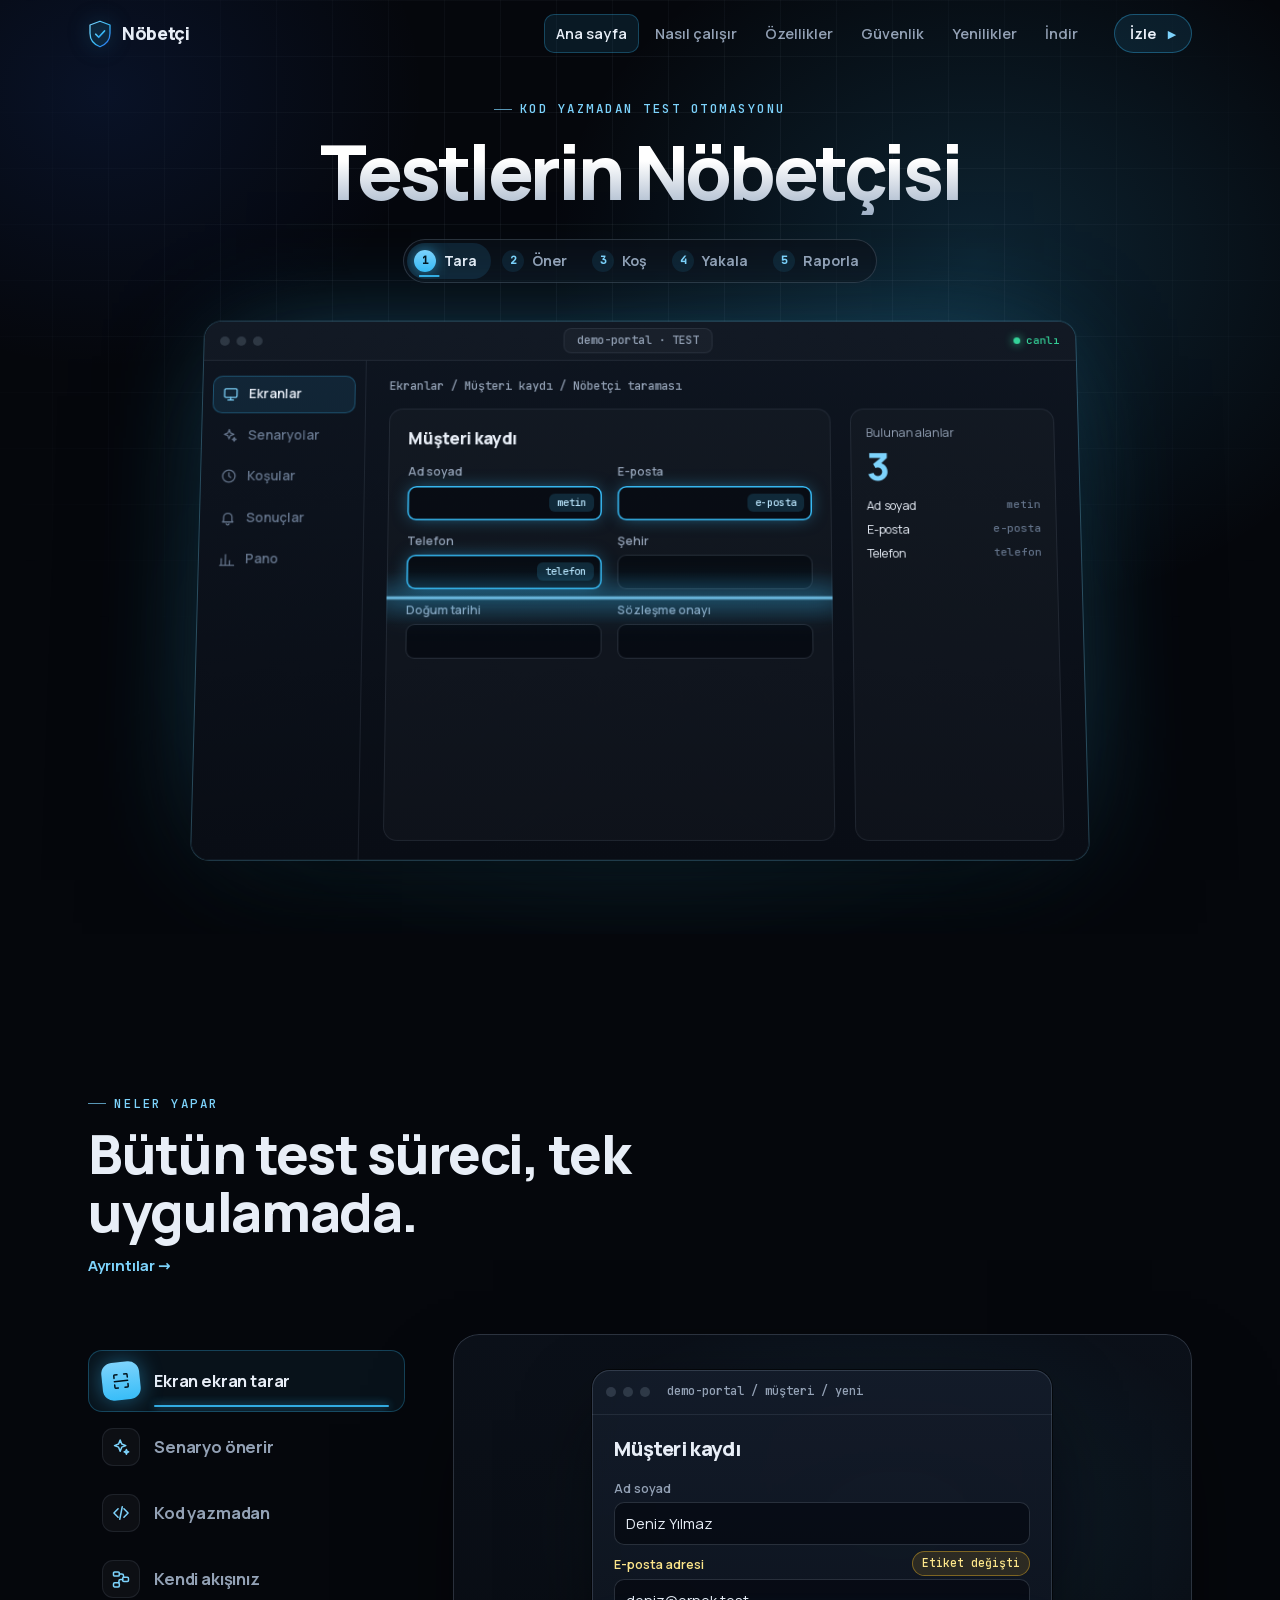
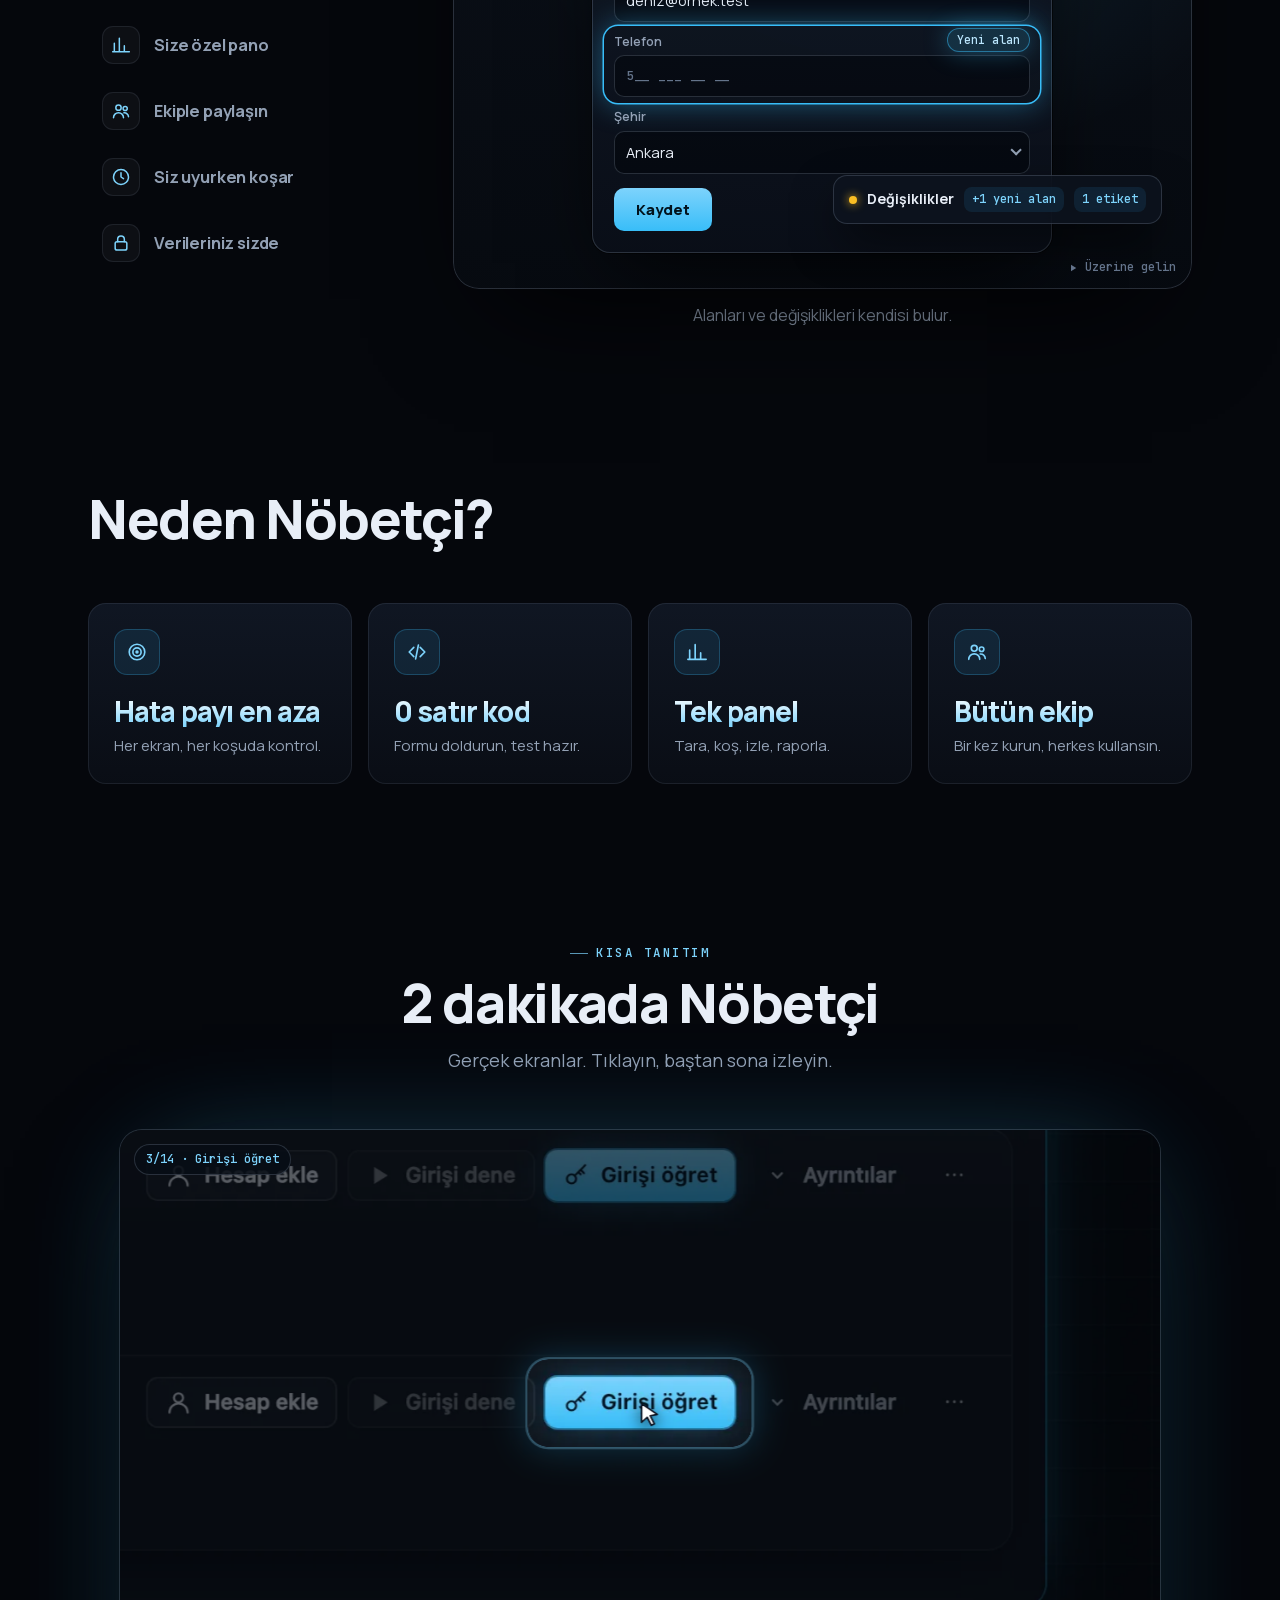
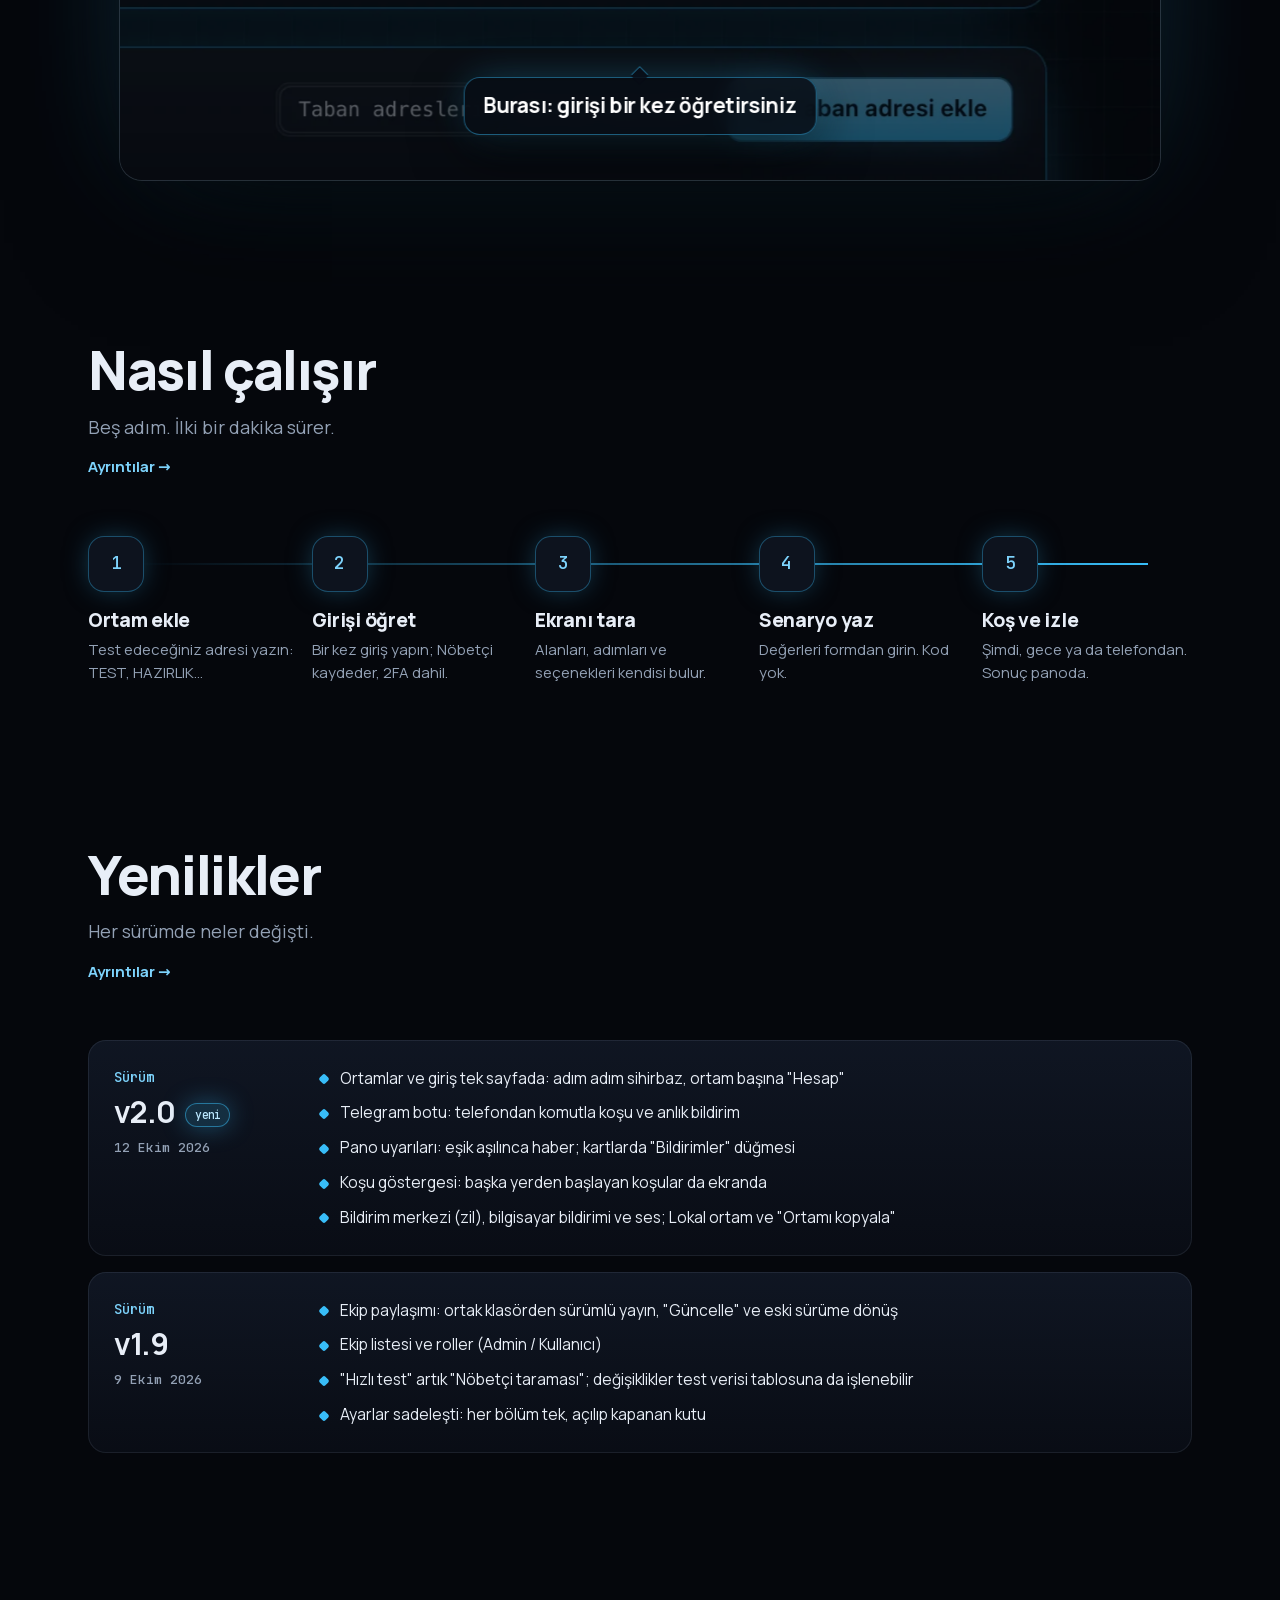
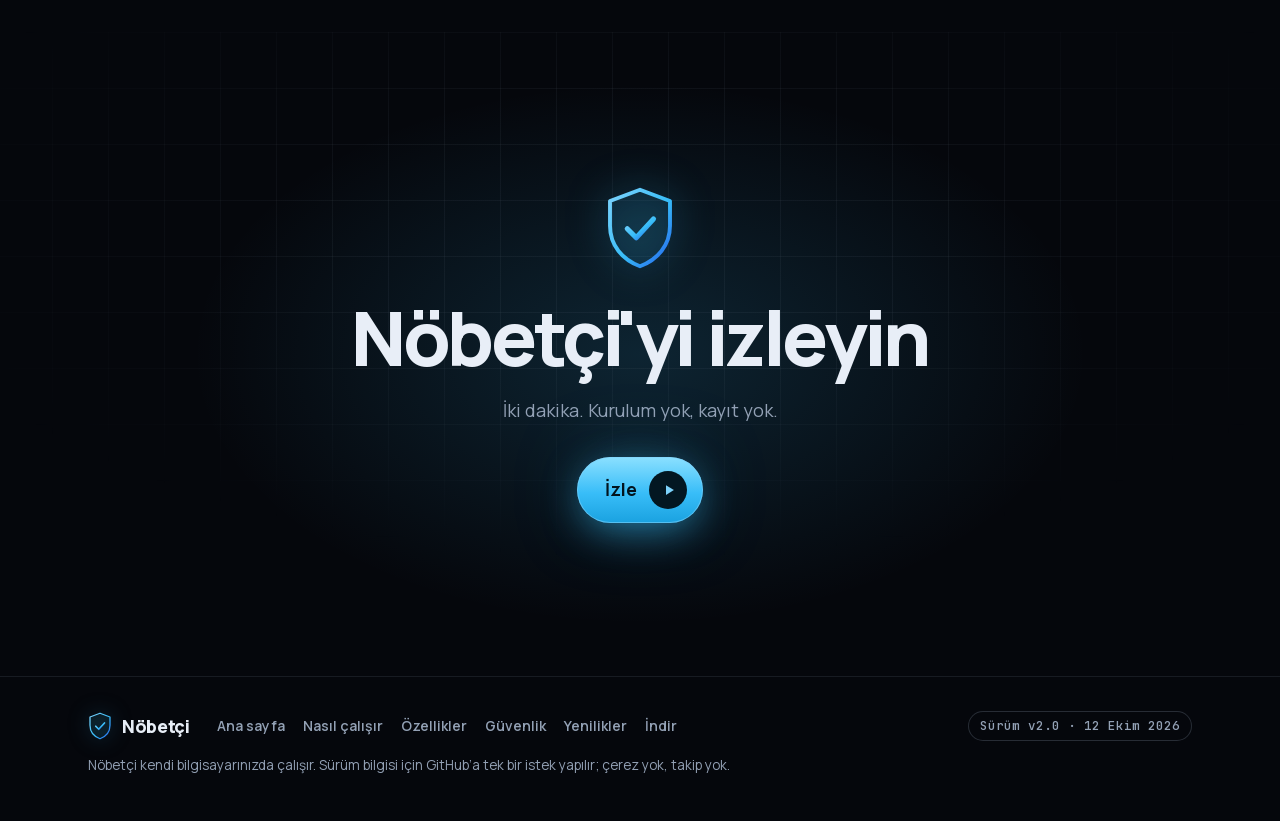
==== commit b5f33280: "Site: giriş alanında canlı demo" ====
--- a/index.html
+++ b/index.html
@@ -44,25 +44,17 @@
     <section class="kahraman" id="kahraman" aria-labelledby="kahraman-baslik">
       <div class="izgara-zemin" aria-hidden="true"></div>
       <div class="imlec-isigi" aria-hidden="true"></div>
-      <h1 id="kahraman-baslik" class="kahraman-baslik" data-metin="kahraman.baslik">Testlerin Nöbetçisi</h1>
-      <div class="kahraman-eylem">
-        <button class="izle-hap izle-ac" type="button" data-manyetik>
-          <span class="izle-hap-ikon" aria-hidden="true"><svg viewBox="0 0 24 24"><path d="M8 5.5v13l10.5-6.5z" fill="currentColor"/></svg></span>
-          <span data-metin="kahraman.dugme">İzle</span>
-        </button>
-      </div>
-      <!-- Nöbet sahnesi: kalkan, tarama halkaları, çevresinde ekranlar; tarama ışını sırayla uğrar, hata yakalanır ve düzelir. -->
-      <div class="nobet" id="nobet" aria-hidden="true">
-        <div class="nobet-derinlik" id="nobet-derinlik">
-          <svg class="nobet-isinlar" id="nobet-isinlar" viewBox="0 0 100 100" preserveAspectRatio="none"></svg>
-          <span class="nobet-halka" style="--h:1"></span><span class="nobet-halka" style="--h:2"></span><span class="nobet-halka" style="--h:3"></span>
-          <span class="nobet-tarama"></span>
-          <span class="nobet-dalga" id="nobet-dalga"></span>
-          <div class="nobet-merkez"><svg class="nobet-kalkan"><use href="#kalkan"/></svg></div>
-          <div class="nobet-ekranlar" id="nobet-ekranlar"></div>
+      <div class="kahraman-ust">
+        <span class="ust-etiket kahraman-etiket" data-metin="kahraman.etiket"></span>
+        <h1 id="kahraman-baslik" class="kahraman-baslik" data-metin="kahraman.baslik">Testlerin Nöbetçisi</h1>
+      </div>
+      <!-- Canlı demo: Nöbetçi penceresinde tüm iş akışı döngüde oynar (Tara → Öner → Koş → Yakala → Raporla). -->
+      <div class="demo" id="demo" aria-hidden="true">
+        <ol class="demo-adimlar" id="demo-adimlar"></ol>
+        <div class="demo-cerceve" id="demo-cerceve">
+          <div class="demo-sahne" id="demo-sahne"></div>
         </div>
       </div>
-      <a class="asagi" href="#vitrin" aria-label="Aşağı kaydır"><span></span></a>
     </section>
 
     <!-- ================= NELER YAPAR (üzerine gelince oynayan vitrin) ================= -->
--- a/css/site.css
+++ b/css/site.css
@@ -120,57 +120,151 @@
 .menu-dugme { display: none; }
 
 /* ---------- kahraman ---------- */
-.kahraman { position: relative; height: 100svh; min-height: 540px; display: flex; flex-direction: column; align-items: center; justify-content: center; padding: clamp(70px, 10svh, 96px) var(--kenar) clamp(56px, 9svh, 90px); overflow: hidden; }
+.kahraman { position: relative; min-height: 100svh; display: flex; flex-direction: column; align-items: center; justify-content: flex-start; padding: clamp(84px, 11svh, 124px) var(--kenar) clamp(40px, 6svh, 70px); overflow: hidden; }
 .gorunmez { position: absolute; width: 1px; height: 1px; margin: -1px; padding: 0; overflow: hidden; clip: rect(0 0 0 0); white-space: nowrap; border: 0; }
 
-/* yazısız nöbet sahnesi */
-.nobet { position: relative; width: min(1120px, 100%); flex: 1 1 auto; height: auto; min-height: 260px; max-height: 560px; margin: 4px 0; opacity: 0; animation: belir 1.2s 0.15s var(--yavas) forwards; }
-.nobet-derinlik { --px: 0; --py: 0; position: absolute; inset: 0; }
-.nobet-halka { position: absolute; left: 50%; top: 50%; height: calc(var(--h) * 32%); aspect-ratio: 1; border-radius: 50%; translate: -50% -50%; border: 1px dashed rgba(56, 189, 248, calc(0.42 - var(--h) * 0.09)); box-shadow: 0 0 calc(30px / var(--h)) rgba(56, 189, 248, 0.08) inset; transform: translate(calc(var(--px) * var(--h) * -4px), calc(var(--py) * var(--h) * -4px)); animation: halka calc(var(--h) * 26s) linear infinite; }
-.nobet-halka:nth-of-type(2) { animation-direction: reverse; }
-@keyframes halka { to { rotate: 360deg; } }
-.nobet-tarama { position: absolute; left: 50%; top: 50%; height: 96%; aspect-ratio: 1; border-radius: 50%; translate: -50% -50%; background: conic-gradient(from 0deg, transparent 0deg, rgba(56, 189, 248, 0.22) 40deg, transparent 70deg); -webkit-mask-image: radial-gradient(circle, #000 0, #000 68%, transparent 70%); mask-image: radial-gradient(circle, #000 0, #000 68%, transparent 70%); animation: halka 6s linear infinite; }
-.nobet-merkez { position: absolute; left: 50%; top: 50%; translate: -50% -50%; display: grid; place-items: center; height: min(30%, 170px); aspect-ratio: 1; border-radius: 50%; background: radial-gradient(circle, rgba(56, 189, 248, 0.22), rgba(56, 189, 248, 0.04) 60%, transparent 72%); transform: translate(calc(var(--px) * 6px), calc(var(--py) * 6px)); }
-.nobet-merkez::after { content: ""; position: absolute; inset: -18%; border-radius: 50%; background: radial-gradient(circle, rgba(56, 189, 248, 0.4), transparent 62%); filter: blur(14px); animation: nefes 4.2s ease-in-out infinite; z-index: -1; }
-.nobet-kalkan { width: 62%; height: 72%; filter: drop-shadow(0 0 22px rgba(56, 189, 248, 0.7)); animation: nefes-kalkan 4.2s ease-in-out infinite; transition: transform 0.6s var(--yavas); }
-.nobet.hepsi-tamam .nobet-kalkan { transform: scale(1.1); filter: drop-shadow(0 0 34px rgba(52, 211, 153, 0.9)); }
-.nobet-dalga { position: absolute; left: 50%; top: 50%; height: 26%; aspect-ratio: 1; border-radius: 50%; translate: -50% -50%; border: 2px solid rgba(125, 211, 252, 0.9); opacity: 0; pointer-events: none; }
-.nobet-dalga.yay { animation: dalga-yay 1.2s var(--yavas); }
-@keyframes dalga-yay { from { opacity: 0.95; transform: scale(0.6); } to { opacity: 0; transform: scale(6.5); } }
-.nobet-isinlar { position: absolute; inset: 0; width: 100%; height: 100%; overflow: visible; }
-.nobet-isinlar line { stroke: rgba(148, 163, 184, 0.13); stroke-width: 1; stroke-dasharray: 3 5; vector-effect: non-scaling-stroke; transition: stroke 0.3s; }
-.nobet-isinlar line.acik { stroke: rgba(125, 211, 252, 0.95); stroke-dasharray: none; stroke-width: 1.6; filter: drop-shadow(0 0 4px rgba(56, 189, 248, 0.9)); }
-.nobet-isinlar line.kilit { stroke: #fca5a5; filter: drop-shadow(0 0 5px rgba(248, 113, 113, 0.9)); animation: kilit 0.35s linear infinite; }
-@keyframes kilit { 50% { stroke-opacity: 0.35; } }
-.nobet-ekranlar { position: absolute; inset: 0; }
-.nobet-ekran { --z: 1; position: absolute; width: clamp(92px, min(15vw, 24svh), 196px); aspect-ratio: 1.45; translate: -50% -50%; padding: 0; border-radius: 12px; overflow: hidden; background: linear-gradient(180deg, rgba(17, 24, 37, 0.92), rgba(9, 13, 21, 0.92)); box-shadow: 0 0 0 1px var(--cizgi-guclu), 0 24px 60px -20px rgba(0, 0, 0, 0.95); transform: translate(calc(var(--px) * var(--z) * 22px), calc(var(--py) * var(--z) * 22px)) scale(calc(0.82 + var(--z) * 0.2)); transition: box-shadow 0.4s, background 0.4s; animation: suzul 7s ease-in-out infinite; animation-delay: calc(var(--i) * -1.1s); }
-@keyframes suzul { 50% { margin-top: -10px; } }
-.ne-ust { display: flex; align-items: center; gap: 4px; padding: 7px 9px; border-bottom: 1px solid var(--cizgi); }
-.ne-ust i { flex: none; width: 5px; height: 5px; border-radius: 50%; background: rgba(148, 163, 184, 0.28); }
-.ne-ad { min-width: 0; margin-left: 4px; overflow: hidden; text-overflow: ellipsis; white-space: nowrap; font-size: 11px; font-weight: 600; color: var(--soluk); }
-.ne-etiket { position: absolute; left: 8px; bottom: 8px; padding: 2px 8px; border-radius: 999px; font-family: var(--mono); font-size: 10.5px; white-space: nowrap; opacity: 0; transform: translateY(4px); transition: opacity 0.3s, transform 0.35s var(--yavas); color: #bae6fd; background: rgba(56, 189, 248, 0.16); box-shadow: 0 0 0 1px rgba(56, 189, 248, 0.4) inset; }
-.nobet-ekran[data-durum]:not([data-durum=""]) .ne-etiket { opacity: 1; transform: none; }
-.nobet-ekran[data-durum="gecti"] .ne-etiket, .nobet-ekran[data-durum="duzeldi"] .ne-etiket { color: #a7f3d0; background: rgba(52, 211, 153, 0.14); box-shadow: 0 0 0 1px rgba(52, 211, 153, 0.45) inset; }
-.nobet-ekran[data-durum="hata"] .ne-etiket { color: #fecaca; background: rgba(248, 113, 113, 0.16); box-shadow: 0 0 0 1px rgba(248, 113, 113, 0.5) inset; }
-.ne-durum { margin-left: auto; width: 9px; height: 9px; border-radius: 50%; background: rgba(148, 163, 184, 0.25); transition: background 0.3s, box-shadow 0.3s; }
-.ne-govde { display: grid; gap: 6px; align-content: start; padding: 10px; height: calc(100% - 22px); }
-.ne-satir { height: 6px; border-radius: 4px; background: rgba(148, 163, 184, 0.16); }
-.ne-dugme { justify-self: start; width: 34%; height: 11px; margin-top: 2px; border-radius: 4px; background: rgba(56, 189, 248, 0.35); }
-.ne-grafik { display: flex; align-items: flex-end; gap: 4px; height: 100%; min-height: 40px; }
-.ne-grafik span { flex: 1; border-radius: 3px 3px 1px 1px; background: rgba(52, 211, 153, 0.35); }
-.ne-tablo { display: grid; gap: 5px; }
-.ne-tablo span { height: 9px; border-radius: 3px; background: rgba(148, 163, 184, 0.12); box-shadow: inset 0 0 0 1px rgba(148, 163, 184, 0.08); }
-.ne-tarayici { position: absolute; left: 0; right: 0; top: -40%; height: 40%; background: linear-gradient(180deg, transparent, rgba(56, 189, 248, 0.25) 70%, rgba(125, 211, 252, 0.9)); opacity: 0; pointer-events: none; }
-.nobet-ekran.taraniyor { box-shadow: 0 0 0 1.5px rgba(125, 211, 252, 0.9), 0 0 40px -6px rgba(56, 189, 248, 0.7), 0 24px 60px -20px rgba(0, 0, 0, 0.95); }
-.nobet-ekran.taraniyor .ne-tarayici { opacity: 1; animation: ekran-tara 0.9s linear; }
-@keyframes ekran-tara { from { top: -40%; } to { top: 100%; } }
-.nobet-ekran.tamam .ne-durum { background: var(--iyi); box-shadow: 0 0 10px var(--iyi); }
-.nobet-ekran.hata { box-shadow: 0 0 0 1.5px rgba(248, 113, 113, 0.85), 0 0 44px -6px rgba(248, 113, 113, 0.6), 0 24px 60px -20px rgba(0, 0, 0, 0.95); }
-.nobet-ekran.hata .ne-durum { background: var(--kotu); box-shadow: 0 0 12px var(--kotu); animation: yanip 0.5s infinite; }
-.nobet-ekran.hata .ne-satir:nth-child(2), .nobet-ekran.hata .ne-tablo span:nth-child(3) { background: rgba(248, 113, 113, 0.5); }
-.nobet-ekran.duzeldi { animation: suzul 7s ease-in-out infinite, duzeldi 0.9s var(--yavas); animation-delay: calc(var(--i) * -1.1s), 0s; }
-@keyframes duzeldi { 0% { box-shadow: 0 0 0 1.5px rgba(52, 211, 153, 0.95), 0 0 50px rgba(52, 211, 153, 0.7); } 100% { box-shadow: 0 0 0 1px var(--cizgi-guclu), 0 24px 60px -20px rgba(0, 0, 0, 0.95); } }
-.nobet.hepsi-tamam .nobet-ekran { box-shadow: 0 0 0 1px rgba(52, 211, 153, 0.45), 0 24px 60px -20px rgba(0, 0, 0, 0.95); }
+/* giriş: canlı demo */
+.kahraman-ust { position: relative; z-index: 2; display: grid; justify-items: center; text-align: center; gap: 0; }
+.kahraman-etiket { margin-bottom: clamp(6px, 1.4svh, 14px); opacity: 0; animation: belir 0.8s 0.05s var(--yavas) forwards; }
+.demo { position: relative; z-index: 1; width: min(1100px, 100%); margin-top: clamp(14px, 2.6svh, 30px); opacity: 0; animation: belir 1.1s 0.35s var(--yavas) forwards; }
+.demo::before { content: ""; position: absolute; left: 8%; right: 8%; top: 18%; bottom: -6%; border-radius: 50%; background: radial-gradient(closest-side, rgba(56, 189, 248, 0.32), transparent); filter: blur(40px); pointer-events: none; }
+.demo-adimlar { position: relative; list-style: none; margin: 0 auto clamp(10px, 2svh, 18px); padding: 4px; display: flex; justify-content: center; gap: 4px; width: max-content; max-width: 100%; border-radius: 999px; background: rgba(10, 15, 24, 0.7); box-shadow: 0 0 0 1px var(--cizgi-guclu) inset; backdrop-filter: blur(10px); -webkit-backdrop-filter: blur(10px); }
+.demo-adim { position: relative; display: inline-flex; align-items: center; gap: 8px; padding: 7px 14px 7px 7px; border: 0; border-radius: 999px; overflow: hidden; background: none; color: var(--soluk); font: inherit; font-size: 14px; font-weight: 700; cursor: pointer; transition: color 0.3s, background 0.3s; }
+.demo-adim b { display: grid; place-items: center; width: 22px; height: 22px; border-radius: 50%; font-family: var(--mono); font-size: 11px; color: var(--vurgu-2); background: rgba(56, 189, 248, 0.1); transition: all 0.3s; }
+.demo-adim.gecti b { color: #052e1f; background: var(--iyi); }
+.demo-adim.etkin { color: var(--metin); background: rgba(56, 189, 248, 0.12); }
+.demo-adim.etkin b { color: #02131d; background: linear-gradient(180deg, #7dd3fc, #38bdf8); box-shadow: 0 0 14px rgba(56, 189, 248, 0.6); }
+.demo-adim-cubuk { position: absolute; left: 12px; right: 12px; bottom: 2px; height: 2px; border-radius: 2px; background: var(--vurgu); transform-origin: left; transform: scaleX(var(--ilerleme, 0)); opacity: 0; }
+.demo-adim.etkin .demo-adim-cubuk { opacity: 0.9; }
+.demo-cerceve { position: relative; width: 100%; perspective: 1600px; }
+.demo-sahne { --rx: 6deg; --ry: 0deg; position: absolute; left: 50%; top: 0; width: 1080px; height: 580px; margin-left: -540px; transform-origin: 50% 0; }
+.demo-pencere { position: absolute; left: 90px; top: 0; width: 900px; height: 560px; border-radius: 18px; overflow: hidden; background: linear-gradient(180deg, #0e1520, #090d15); box-shadow: 0 0 0 1px rgba(125, 211, 252, 0.28), 0 50px 120px -30px rgba(0, 0, 0, 0.95), 0 0 120px -40px rgba(56, 189, 248, 0.6); transform: perspective(1800px) rotateX(var(--rx)) rotateY(var(--ry)); transform-origin: 50% 100%; transition: transform 0.8s var(--yavas); }
+.dp-ust { display: flex; align-items: center; gap: 7px; height: 42px; padding: 0 16px; border-bottom: 1px solid var(--cizgi); background: rgba(255, 255, 255, 0.015); }
+.dp-ust i { width: 10px; height: 10px; border-radius: 50%; background: rgba(148, 163, 184, 0.22); }
+.dp-adres { margin: 0 auto; padding: 4px 14px; border-radius: 8px; font-family: var(--mono); font-size: 12px; color: var(--soluk); background: rgba(255, 255, 255, 0.03); box-shadow: 0 0 0 1px var(--cizgi) inset; }
+.dp-canli { display: inline-flex; align-items: center; gap: 6px; font-family: var(--mono); font-size: 11px; color: var(--iyi); }
+.dp-canli b { width: 7px; height: 7px; border-radius: 50%; background: var(--iyi); box-shadow: 0 0 10px var(--iyi); animation: yanip 1.6s infinite; }
+.dp-govde { display: grid; grid-template-columns: 168px 1fr; height: calc(100% - 42px); }
+.dp-yan { display: grid; align-content: start; gap: 4px; padding: 16px 10px; border-right: 1px solid var(--cizgi); }
+.dp-menu { display: flex; align-items: center; gap: 10px; padding: 9px 10px; border-radius: 10px; font-size: 13.5px; font-weight: 600; color: var(--cok-soluk); transition: color 0.3s, background 0.3s, box-shadow 0.3s; }
+.dp-menu svg { width: 17px; height: 17px; }
+.dp-menu.etkin { color: var(--metin); background: rgba(56, 189, 248, 0.1); box-shadow: 0 0 0 1px rgba(56, 189, 248, 0.3) inset; }
+.dp-menu.etkin svg { color: var(--vurgu-2); }
+.dp-ana { position: relative; padding: 18px 24px; min-width: 0; }
+.dp-yol { font-family: var(--mono); font-size: 12px; color: var(--soluk); margin-bottom: 14px; }
+.dp-ekranlar { position: relative; height: calc(100% - 34px); }
+.dp-ekran { position: absolute; inset: 0; opacity: 0; visibility: hidden; transform: translateY(10px); transition: opacity 0.45s, transform 0.55s var(--yavas), visibility 0s 0.45s; }
+.dp-ekran.acik { opacity: 1; visibility: visible; transform: none; transition: opacity 0.45s, transform 0.55s var(--yavas), visibility 0s; }
+/* Tara */
+.de-tara { display: grid; grid-template-columns: 1fr 210px; gap: 20px; }
+.dt-form { position: relative; padding: 18px 20px; border-radius: 14px; background: rgba(255, 255, 255, 0.02); box-shadow: 0 0 0 1px var(--cizgi) inset; overflow: hidden; }
+.dt-baslik { font-weight: 800; font-size: 17px; margin-bottom: 12px; }
+.dt-alanlar { display: grid; grid-template-columns: 1fr 1fr; gap: 12px 16px; }
+.dt-alan { position: relative; display: grid; gap: 5px; }
+.dt-alan label { font-size: 12px; font-weight: 600; color: var(--soluk); }
+.dt-girdi { height: 36px; border-radius: 9px; background: rgba(2, 6, 12, 0.6); box-shadow: 0 0 0 1px var(--cizgi-guclu) inset; transition: box-shadow 0.35s; }
+.dt-cip { position: absolute; right: 8px; bottom: 9px; padding: 1px 8px; border-radius: 6px; font-family: var(--mono); font-size: 10.5px; color: #bae6fd; background: rgba(56, 189, 248, 0.16); opacity: 0; transform: scale(0.8); transition: opacity 0.3s, transform 0.4s var(--yavas); }
+.dt-alan.bulundu .dt-girdi { box-shadow: 0 0 0 1.5px var(--vurgu) inset, 0 0 18px -4px rgba(56, 189, 248, 0.6); }
+.dt-alan.bulundu .dt-cip { opacity: 1; transform: none; }
+.dt-isin { position: absolute; left: 0; right: 0; top: 4%; height: 56px; margin-top: -28px; pointer-events: none; opacity: 0; transition: opacity 0.3s; background: linear-gradient(180deg, transparent, rgba(56, 189, 248, 0.16) 45%, rgba(125, 211, 252, 0.95) 50%, rgba(56, 189, 248, 0.16) 55%, transparent); filter: drop-shadow(0 0 12px rgba(56, 189, 248, 0.8)); }
+.dt-yan { position: relative; display: grid; align-content: start; gap: 6px; padding: 16px; border-radius: 14px; background: rgba(255, 255, 255, 0.02); box-shadow: 0 0 0 1px var(--cizgi) inset; transition: box-shadow 0.4s; }
+.dt-yan small { font-size: 12px; color: var(--soluk); }
+.dt-sayi { font-size: 40px; line-height: 1; font-weight: 800; color: var(--vurgu-2); font-variant-numeric: tabular-nums; }
+.dt-liste { list-style: none; margin: 6px 0 0; padding: 0; display: grid; gap: 5px; }
+.dt-liste li { display: flex; justify-content: space-between; font-size: 12.5px; opacity: 0; transform: translateX(10px); transition: opacity 0.3s, transform 0.4s var(--yavas); }
+.dt-liste li.acik { opacity: 1; transform: none; }
+.dt-liste em { font-style: normal; font-family: var(--mono); font-size: 11px; color: var(--cok-soluk); }
+.dt-hazir { margin-top: 10px; padding: 7px 10px; border-radius: 9px; font-size: 12.5px; font-weight: 700; color: #a7f3d0; background: rgba(52, 211, 153, 0.12); opacity: 0; transform: translateY(6px); transition: opacity 0.35s, transform 0.45s var(--yavas); }
+.dt-yan.hazir { box-shadow: 0 0 0 1.5px rgba(52, 211, 153, 0.45) inset; }
+.dt-yan.hazir .dt-hazir { opacity: 1; transform: none; }
+/* Öner */
+.do-bas { display: flex; align-items: center; gap: 12px; margin-bottom: 14px; font-size: 16px; }
+.do-yildiz { display: grid; place-items: center; width: 34px; height: 34px; border-radius: 10px; color: #fde68a; background: rgba(251, 191, 36, 0.12); box-shadow: 0 0 0 1px rgba(251, 191, 36, 0.35) inset; }
+.do-yildiz svg { width: 18px; height: 18px; }
+.do-sayac { margin-left: auto; display: grid; justify-items: center; padding: 6px 16px; border-radius: 12px; box-shadow: 0 0 0 1px rgba(52, 211, 153, 0.4) inset; }
+.do-sayac small { font-size: 11px; color: var(--soluk); }
+.do-sayac b { font-size: 26px; line-height: 1.1; color: var(--iyi); font-variant-numeric: tabular-nums; }
+.do-sayac.vurus b { animation: vurus 0.45s var(--yavas); }
+.do-liste { display: grid; gap: 10px; }
+.do-satir { display: grid; grid-template-columns: 130px 1fr auto; align-items: center; gap: 14px; padding: 13px 14px; border-radius: 12px; background: rgba(255, 255, 255, 0.025); box-shadow: 0 0 0 1px var(--cizgi) inset; font-size: 14.5px; opacity: 0; transform: translateX(24px); transition: opacity 0.4s, transform 0.5s var(--yavas), background 0.3s, box-shadow 0.3s; }
+.do-satir.acik { opacity: 1; transform: none; }
+.do-tur { font-family: var(--mono); font-size: 11.5px; color: var(--vurgu-2); padding: 3px 8px; border-radius: 7px; background: rgba(56, 189, 248, 0.1); justify-self: start; }
+.do-ekle { font-size: 12.5px; font-weight: 800; color: #02131d; padding: 6px 14px; border-radius: 8px; background: linear-gradient(180deg, #7dd3fc, #38bdf8); transition: all 0.3s; }
+.do-satir.eklendi { background: rgba(16, 185, 129, 0.07); box-shadow: 0 0 0 1px rgba(52, 211, 153, 0.35) inset; }
+.do-satir.eklendi .do-ekle { color: var(--iyi); background: rgba(52, 211, 153, 0.14); }
+/* Koş */
+.dk-ust { display: flex; align-items: center; gap: 10px; font-size: 16px; }
+.dk-donen { width: 15px; height: 15px; border-radius: 50%; border: 2px solid rgba(56, 189, 248, 0.25); border-top-color: var(--vurgu); animation: don 0.9s linear infinite; }
+.dk-ust.bitti .dk-donen { animation: none; border-color: var(--iyi); background: var(--iyi); box-shadow: 0 0 12px var(--iyi); }
+.dk-yuzde { margin-left: auto; font-family: var(--mono); font-size: 13px; color: var(--vurgu-2); }
+.dk-cubuk { margin: 14px 0 16px; height: 6px; border-radius: 6px; background: rgba(148, 163, 184, 0.14); overflow: hidden; }
+.dk-cubuk span { display: block; height: 100%; width: 0; border-radius: inherit; background: linear-gradient(90deg, #0ea5e9, #7dd3fc); box-shadow: 0 0 16px rgba(56, 189, 248, 0.8); transition: width 0.5s var(--yavas); }
+.dk-liste { list-style: none; margin: 0; padding: 0; display: grid; gap: 8px; }
+.dk-liste li { display: flex; align-items: center; gap: 12px; padding: 12px 14px; border-radius: 12px; font-size: 14.5px; color: var(--soluk); background: rgba(255, 255, 255, 0.02); box-shadow: 0 0 0 1px var(--cizgi) inset; transition: color 0.3s, background 0.3s, box-shadow 0.3s; }
+.dk-liste li::before { content: ""; flex: none; width: 20px; height: 20px; border-radius: 50%; box-shadow: 0 0 0 1.5px var(--cizgi-guclu) inset; background-position: center; background-repeat: no-repeat; }
+.dk-sure { margin-left: auto; font-family: var(--mono); font-size: 12px; opacity: 0; transition: opacity 0.3s; }
+.dk-liste li.kosuyor { color: var(--metin); background: rgba(56, 189, 248, 0.07); box-shadow: 0 0 0 1px rgba(56, 189, 248, 0.35) inset; }
+.dk-liste li.kosuyor::before { box-shadow: none; border: 2px solid rgba(56, 189, 248, 0.25); border-top-color: var(--vurgu); animation: don 0.8s linear infinite; }
+.dk-liste li.gecti { color: var(--metin); }
+.dk-liste li.gecti::before { box-shadow: none; background-color: rgba(52, 211, 153, 0.18); background-image: url("data:image/svg+xml,%3Csvg xmlns='http://www.w3.org/2000/svg' viewBox='0 0 20 20'%3E%3Cpath d='M5.5 10.5l3 3 6-7' fill='none' stroke='%2334d399' stroke-width='2.2' stroke-linecap='round' stroke-linejoin='round'/%3E%3C/svg%3E"); animation: tik 0.45s var(--yavas); }
+.dk-liste li.kaldi { color: #fecaca; background: rgba(248, 113, 113, 0.07); box-shadow: 0 0 0 1px rgba(248, 113, 113, 0.4) inset; }
+.dk-liste li.kaldi::before { box-shadow: none; background-color: rgba(248, 113, 113, 0.2); background-image: url("data:image/svg+xml,%3Csvg xmlns='http://www.w3.org/2000/svg' viewBox='0 0 20 20'%3E%3Cpath d='M6.5 6.5l7 7M13.5 6.5l-7 7' fill='none' stroke='%23f87171' stroke-width='2.2' stroke-linecap='round'/%3E%3C/svg%3E"); animation: tik 0.45s var(--yavas); }
+.dk-liste li.gecti .dk-sure, .dk-liste li.kaldi .dk-sure { opacity: 0.8; }
+/* Yakala */
+.de-yakala { display: grid; align-content: start; gap: 12px; opacity: 0; }
+.de-yakala.acik { opacity: 0.25; }
+.de-yakala.acik.dy-acik { opacity: 1; }
+.dy-bas { display: flex; align-items: center; gap: 12px; font-size: 18px; }
+.dy-rozet { padding: 3px 10px; border-radius: 999px; font-family: var(--mono); font-size: 12px; color: #fecaca; background: rgba(248, 113, 113, 0.16); box-shadow: 0 0 0 1px rgba(248, 113, 113, 0.5) inset; transition: all 0.35s; }
+.dy-duzeldi .dy-rozet { color: #a7f3d0; background: rgba(52, 211, 153, 0.14); box-shadow: 0 0 0 1px rgba(52, 211, 153, 0.5) inset; }
+.dy-tekrar { margin-left: auto; padding: 7px 14px; border-radius: 9px; font-size: 13px; font-weight: 800; color: #02131d; background: linear-gradient(180deg, #7dd3fc, #38bdf8); transition: transform 0.15s; }
+.dy-tekrar.basildi { transform: scale(0.93); box-shadow: 0 0 0 6px rgba(56, 189, 248, 0.25); }
+.dy-neden { margin: 0; font-size: 13.5px; color: #fca5a5; transition: color 0.3s; }
+.dy-duzeldi .dy-neden { color: var(--cok-soluk); text-decoration: line-through; }
+.dy-karsilastir { display: grid; grid-template-columns: 1fr 1fr; gap: 16px; }
+.dy-karsilastir figure { margin: 0; display: grid; gap: 6px; }
+.dy-karsilastir figcaption { font-family: var(--mono); font-size: 11.5px; color: var(--soluk); }
+.dy-ekran { position: relative; display: grid; align-content: start; gap: 8px; height: 230px; padding: 16px; border-radius: 12px; background: rgba(255, 255, 255, 0.02); box-shadow: 0 0 0 1px var(--cizgi) inset; overflow: hidden; }
+.dy-ekran i { height: 9px; border-radius: 4px; background: rgba(148, 163, 184, 0.15); }
+.dy-ekran i:nth-child(2) { width: 70%; } .dy-ekran i:nth-child(3) { width: 45%; }
+.dy-onay { margin-top: 30px; justify-self: center; padding: 10px 16px; border-radius: 10px; font-size: 13.5px; font-weight: 700; color: #a7f3d0; background: rgba(52, 211, 153, 0.12); box-shadow: 0 0 0 1px rgba(52, 211, 153, 0.4) inset; }
+.dy-bekliyor { margin-top: 34px; justify-self: center; width: 30px; height: 30px; border-radius: 50%; border: 3px solid rgba(148, 163, 184, 0.2); border-top-color: var(--soluk); animation: don 1.1s linear infinite; }
+.dy-isaret { position: absolute; left: 28%; right: 28%; top: 44%; height: 70px; border-radius: 12px; box-shadow: 0 0 0 2px var(--kotu), 0 0 30px rgba(248, 113, 113, 0.5); opacity: 0; transform: scale(1.3); transition: opacity 0.4s, transform 0.5s var(--yavas); }
+.dy-isaretli .dy-isaret { opacity: 1; transform: none; }
+.dy-duzeldi .dy-isaret { opacity: 0; }
+.dy-duzeldi .gorulen .dy-bekliyor { display: none; }
+.dy-duzeldi .gorulen .dy-ekran::after { content: "✓ Ödeme onaylandı"; margin-top: 30px; justify-self: center; padding: 10px 16px; border-radius: 10px; font-size: 13.5px; font-weight: 700; color: #a7f3d0; background: rgba(52, 211, 153, 0.12); box-shadow: 0 0 0 1px rgba(52, 211, 153, 0.4) inset; animation: tik 0.45s var(--yavas); }
+/* Raporla */
+.dr-izgara { display: grid; grid-template-columns: 200px 1fr; grid-template-rows: auto auto; gap: 12px; }
+.dr-kutu { display: grid; align-content: space-between; gap: 6px; min-height: 104px; padding: 14px 16px; border-radius: 14px; background: rgba(255, 255, 255, 0.025); box-shadow: 0 0 0 1px var(--cizgi) inset; }
+.dr-kutu small { font-size: 12px; color: var(--soluk); }
+.dr-kutu b { font-size: 30px; font-weight: 800; letter-spacing: -0.02em; font-variant-numeric: tabular-nums; }
+.dr-basari b { font-size: 46px; color: var(--iyi); }
+.dr-trend { grid-row: span 2; }
+.dr-trend .cubuklar { height: 180px; }
+.dr-izgara > .dr-kutu:nth-child(3), .dr-izgara > .dr-kutu:nth-child(4) { grid-column: auto; }
+.dr-izgara { grid-template-areas: "basari trend" "ekran trend" "servis trend"; grid-template-rows: auto auto auto; }
+.dr-basari { grid-area: basari; } .dr-trend { grid-area: trend; } .dr-izgara > .dr-kutu:nth-child(3) { grid-area: ekran; min-height: 80px; } .dr-izgara > .dr-kutu:nth-child(4) { grid-area: servis; min-height: 80px; }
+.dr-sabah { position: absolute; right: 0; bottom: 6px; display: flex; align-items: center; gap: 12px; padding: 12px 18px; border-radius: 14px; font-size: 15px; background: rgba(20, 26, 38, 0.95); box-shadow: 0 0 0 1px rgba(251, 191, 36, 0.4) inset, 0 20px 50px -15px rgba(0, 0, 0, 0.9), 0 0 50px -20px rgba(251, 191, 36, 0.5); opacity: 0; transform: translateY(14px); transition: opacity 0.45s, transform 0.55s var(--yavas); }
+.dr-sabah.acik { opacity: 1; transform: none; }
+.dr-sabah .gunes { width: 28px; height: 28px; }
+/* bildirim ve telefon */
+.dp-bildirim { position: absolute; left: 50%; bottom: 18px; margin-left: -150px; display: flex; align-items: center; gap: 10px; padding: 11px 16px; border-radius: 14px; font-size: 13.5px; font-weight: 700; background: rgba(30, 41, 59, 0.94); backdrop-filter: blur(12px); -webkit-backdrop-filter: blur(12px); box-shadow: 0 0 0 1px rgba(248, 113, 113, 0.45) inset, 0 20px 50px -15px rgba(0, 0, 0, 0.9); opacity: 0; transform: translateY(14px); transition: opacity 0.4s, transform 0.5s var(--yavas); }
+.dp-bildirim.acik { opacity: 1; transform: none; }
+.dp-bildirim-ikon { display: grid; color: var(--kotu); } .dp-bildirim-ikon svg { width: 16px; height: 16px; }
+.demo-telefon { position: absolute; right: 0; top: 150px; width: 200px; opacity: 0; transform: translateX(40px) rotate(4deg); transition: opacity 0.5s, transform 0.7s var(--yavas); }
+.demo-telefon.acik { opacity: 1; transform: rotate(4deg); }
+.dt-cerceve { aspect-ratio: 9 / 18.5; padding: 9px; border-radius: 34px; background: linear-gradient(160deg, #1d2636, #0b1019); box-shadow: 0 0 0 1px rgba(255, 255, 255, 0.08) inset, 0 0 0 2px #05070c, 0 40px 90px -20px rgba(0, 0, 0, 0.95), 0 0 60px -20px rgba(56, 189, 248, 0.4); }
+.dt-ekran { height: 100%; border-radius: 27px; overflow: hidden; display: flex; flex-direction: column; background: #0b1420; }
+.dt-ust { display: flex; align-items: center; gap: 8px; padding: 34px 12px 10px; background: rgba(17, 26, 40, 0.95); border-bottom: 1px solid var(--cizgi); font-size: 13px; }
+.dt-ust svg { width: 18px; height: 21px; } .dt-ust small { font-size: 10.5px; color: var(--vurgu-2); }
+.dt-akis { flex: 1; display: flex; flex-direction: column; justify-content: flex-end; gap: 7px; padding: 10px 9px; }
+.dt-balon { max-width: 88%; padding: 7px 10px; border-radius: 13px 13px 13px 4px; font-size: 11.5px; line-height: 1.35; background: #172233; box-shadow: 0 0 0 1px var(--cizgi) inset; display: none; }
+.dt-balon.ben { align-self: flex-end; border-radius: 13px 13px 4px 13px; background: linear-gradient(180deg, #2b6cb0, #2563eb); box-shadow: none; }
+.dt-balon.acik { display: block; animation: balon 0.45s var(--yavas); }
+.dt-balon:last-child.acik { background: rgba(16, 185, 129, 0.18); box-shadow: 0 0 0 1px rgba(52, 211, 153, 0.45) inset; }
+@media (max-width: 700px) { .demo-adim { padding: 6px 10px 6px 6px; font-size: 12.5px; gap: 6px; } .demo-adim b { width: 20px; height: 20px; } .demo-adimlar { gap: 2px; } }
+@media (max-width: 420px) { .demo-adim span { display: none; } .demo-adim { padding: 6px; } .demo-adim.etkin span { display: inline; } .demo-adim.etkin { padding-right: 12px; } }
 .izle-hap { --mx: 0px; --my: 0px; position: relative; display: inline-flex; align-items: center; gap: 10px; padding: 6px 18px 6px 6px; border: 0; border-radius: 999px; font: inherit; font-size: 15px; font-weight: 700; letter-spacing: 0.01em; color: var(--metin); cursor: pointer; background: rgba(13, 20, 31, 0.6); backdrop-filter: blur(10px); -webkit-backdrop-filter: blur(10px); box-shadow: 0 0 0 1px rgba(125, 211, 252, 0.35) inset, 0 10px 30px -12px rgba(56, 189, 248, 0.5); transform: translate(var(--mx), var(--my)); transition: transform 0.4s var(--yavas), box-shadow 0.3s, background 0.3s; }
 .izle-hap:hover { background: rgba(14, 30, 48, 0.8); box-shadow: 0 0 0 1px rgba(125, 211, 252, 0.7) inset, 0 14px 40px -12px rgba(56, 189, 248, 0.8); }
 .izle-hap:focus-visible { outline: 2px solid var(--vurgu); outline-offset: 3px; }
@@ -182,7 +276,7 @@
 .indir-hap .izle-hap-ikon svg { width: 16px; height: 16px; margin: 0; }
 .izle-hap-ikon::after { content: ""; position: absolute; inset: -5px; border-radius: 50%; border: 1px solid rgba(125, 211, 252, 0.6); animation: hap-nabiz 2.4s ease-out infinite; }
 @keyframes hap-nabiz { from { transform: scale(0.85); opacity: 0.9; } to { transform: scale(1.5); opacity: 0; } }
-.kahraman .kahraman-eylem { flex: none; gap: 12px; margin-top: clamp(12px, 2.4svh, 22px); justify-content: center; position: relative; z-index: 2; }
+.kahraman .kahraman-eylem { flex: none; gap: 12px; margin-top: clamp(16px, 2.6svh, 26px); justify-content: center; position: relative; z-index: 2; }
 .kahraman::before {
   content: ""; position: absolute; inset: -20% -10% auto; height: 120%; pointer-events: none;
   background: radial-gradient(40% 45% at 72% 40%, rgba(56, 189, 248, 0.16), transparent 70%), radial-gradient(30% 35% at 15% 25%, rgba(37, 99, 235, 0.12), transparent 70%);
@@ -196,7 +290,7 @@
 .kalkan-buyuk { width: 64px; height: 74px; filter: drop-shadow(0 0 18px rgba(56, 189, 248, 0.55)); animation: nefes-kalkan 4.2s ease-in-out infinite; }
 @keyframes nefes { 0%, 100% { opacity: 0.45; transform: scale(0.9); } 50% { opacity: 1; transform: scale(1.12); } }
 @keyframes nefes-kalkan { 0%, 100% { filter: drop-shadow(0 0 10px rgba(56, 189, 248, 0.35)); } 50% { filter: drop-shadow(0 0 26px rgba(56, 189, 248, 0.85)); } }
-.kahraman-baslik { position: relative; z-index: 2; flex: none; margin: 0 auto; text-align: center; font-size: clamp(40px, min(7vw, 11svh), 96px); letter-spacing: -0.045em; line-height: 1.05; color: #f1f5fb; }
+.kahraman-baslik { position: relative; z-index: 2; flex: none; margin: 0 auto; text-align: center; font-size: clamp(38px, min(6.2vw, 8.4svh), 84px); letter-spacing: -0.045em; line-height: 1.05; color: #f1f5fb; }
 .kahraman-baslik .kelime { background: linear-gradient(180deg, #ffffff 35%, #9fb0c6); -webkit-background-clip: text; background-clip: text; color: transparent; padding-bottom: 0.06em; }
 .kahraman-baslik .kelime { display: inline-block; opacity: 0; transform: translateY(0.4em); filter: blur(8px); animation: kelime 0.9s var(--yavas) forwards; }
 @keyframes kelime { to { opacity: 1; transform: none; filter: none; } }
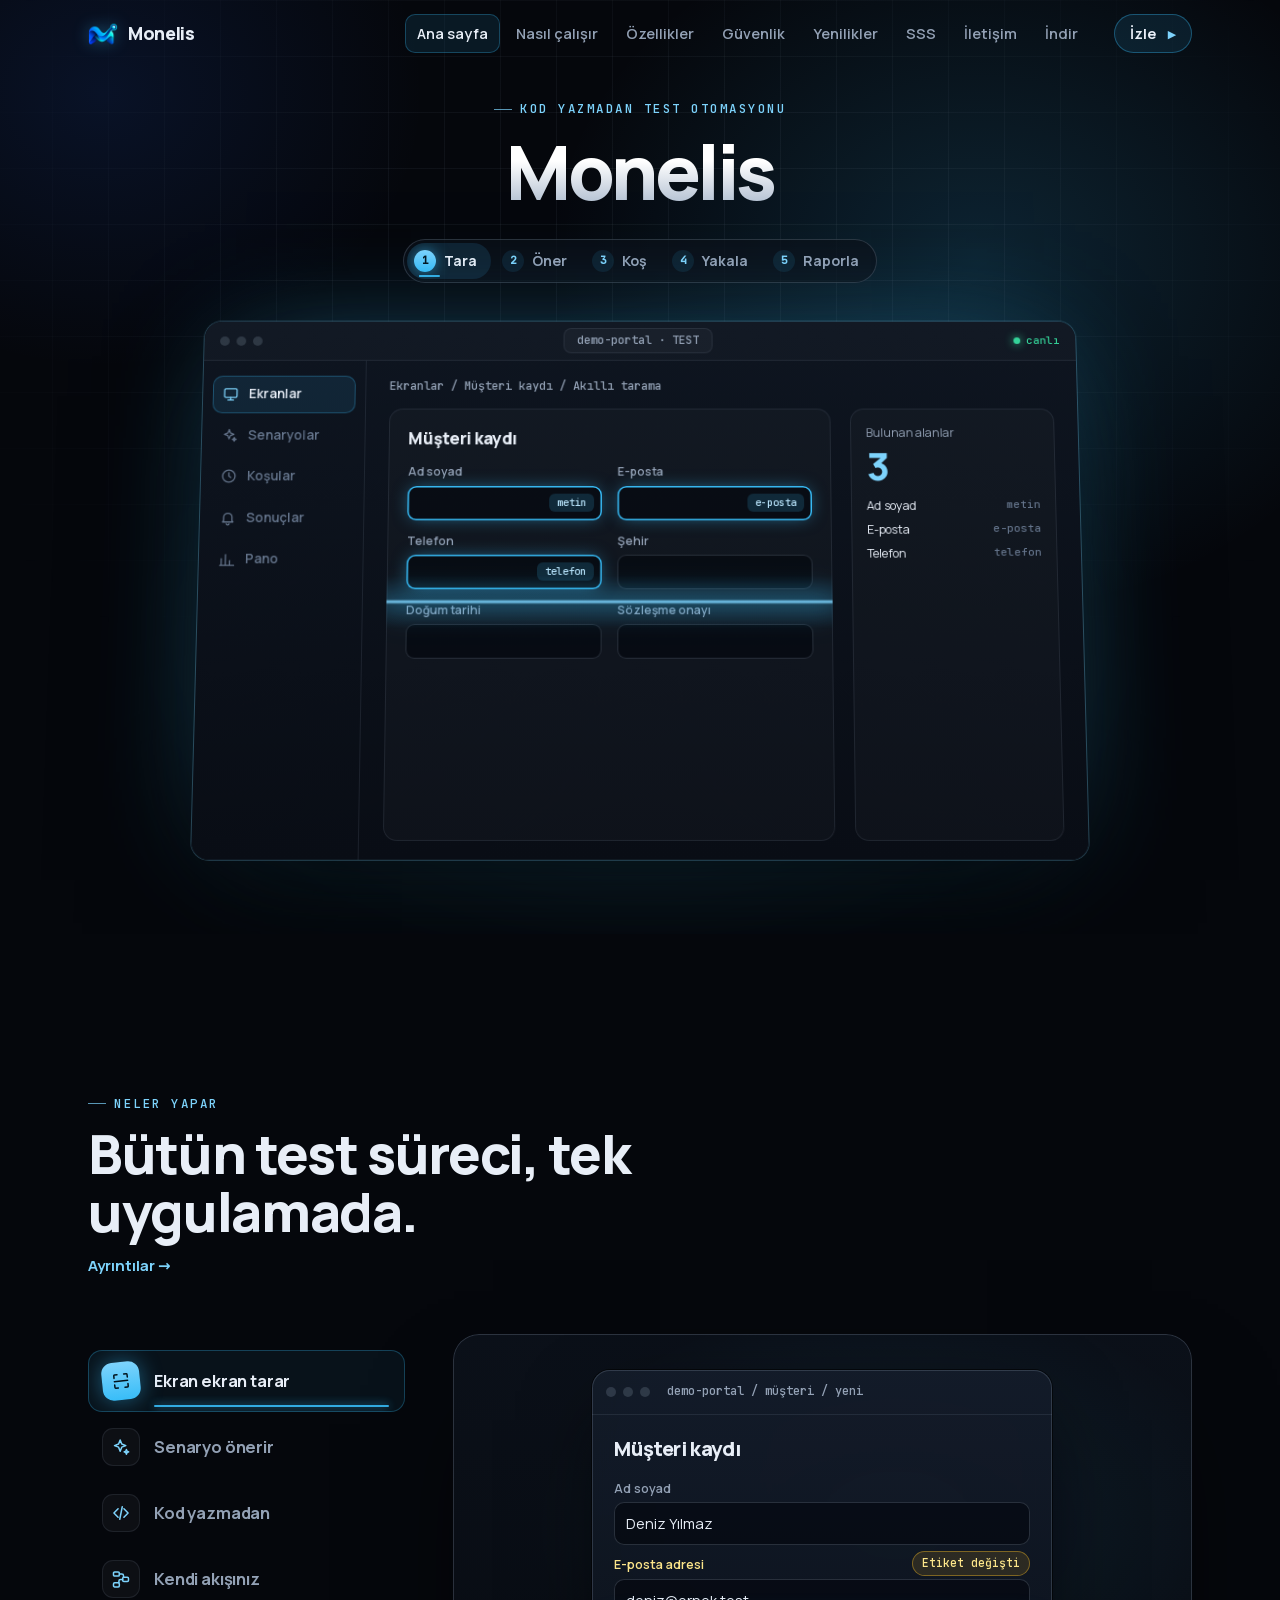
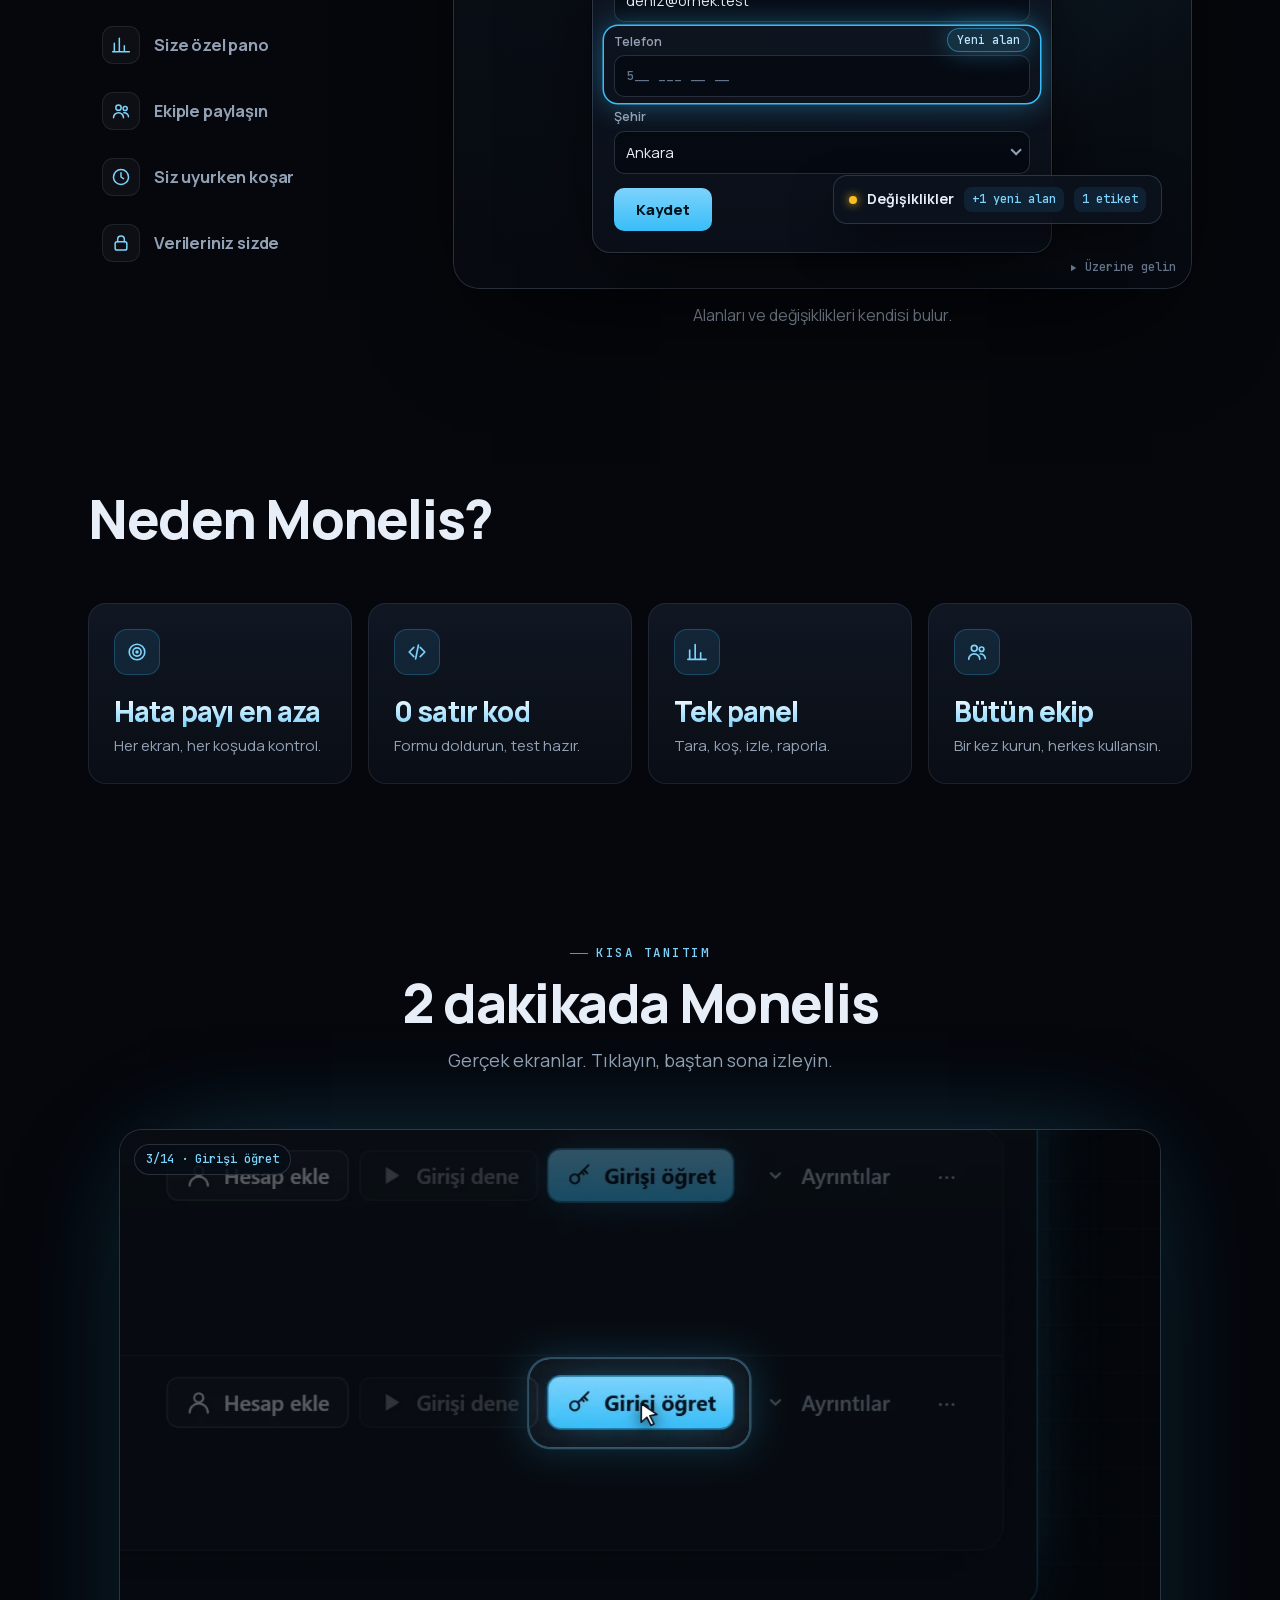
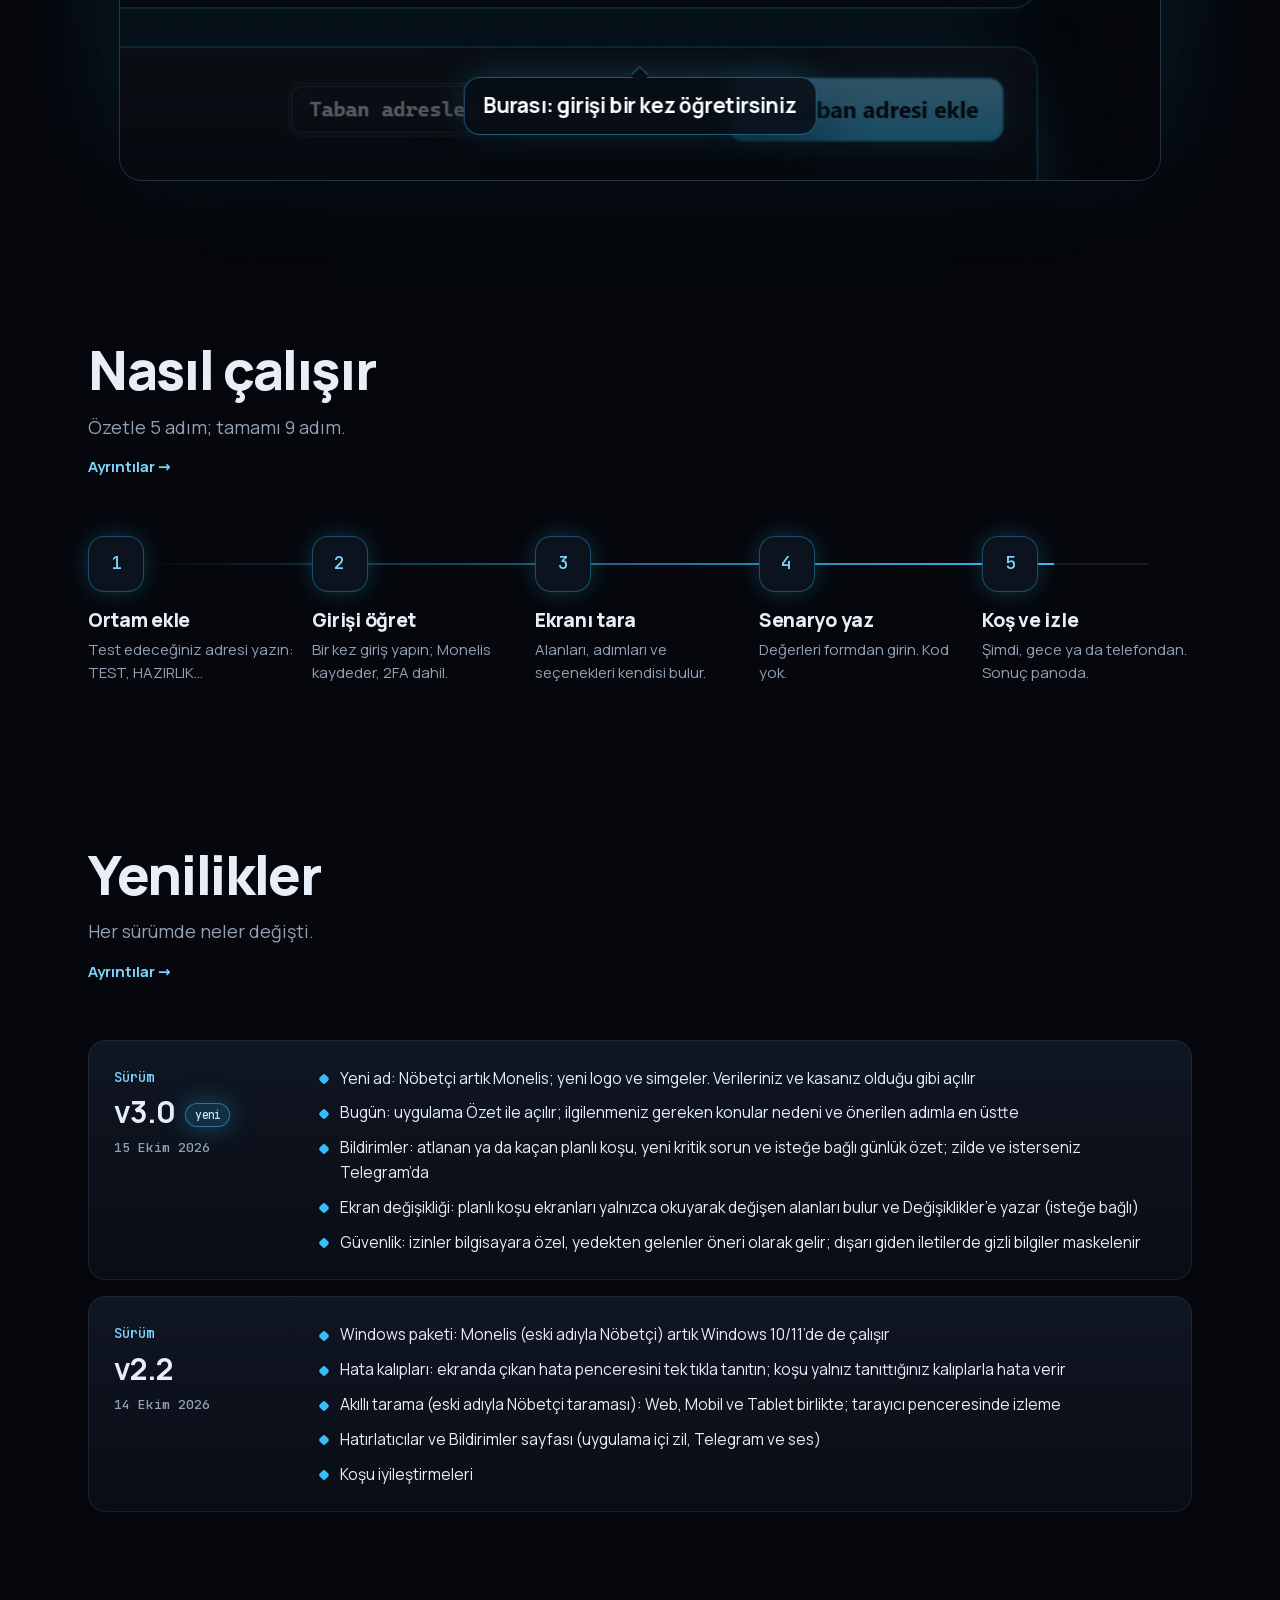
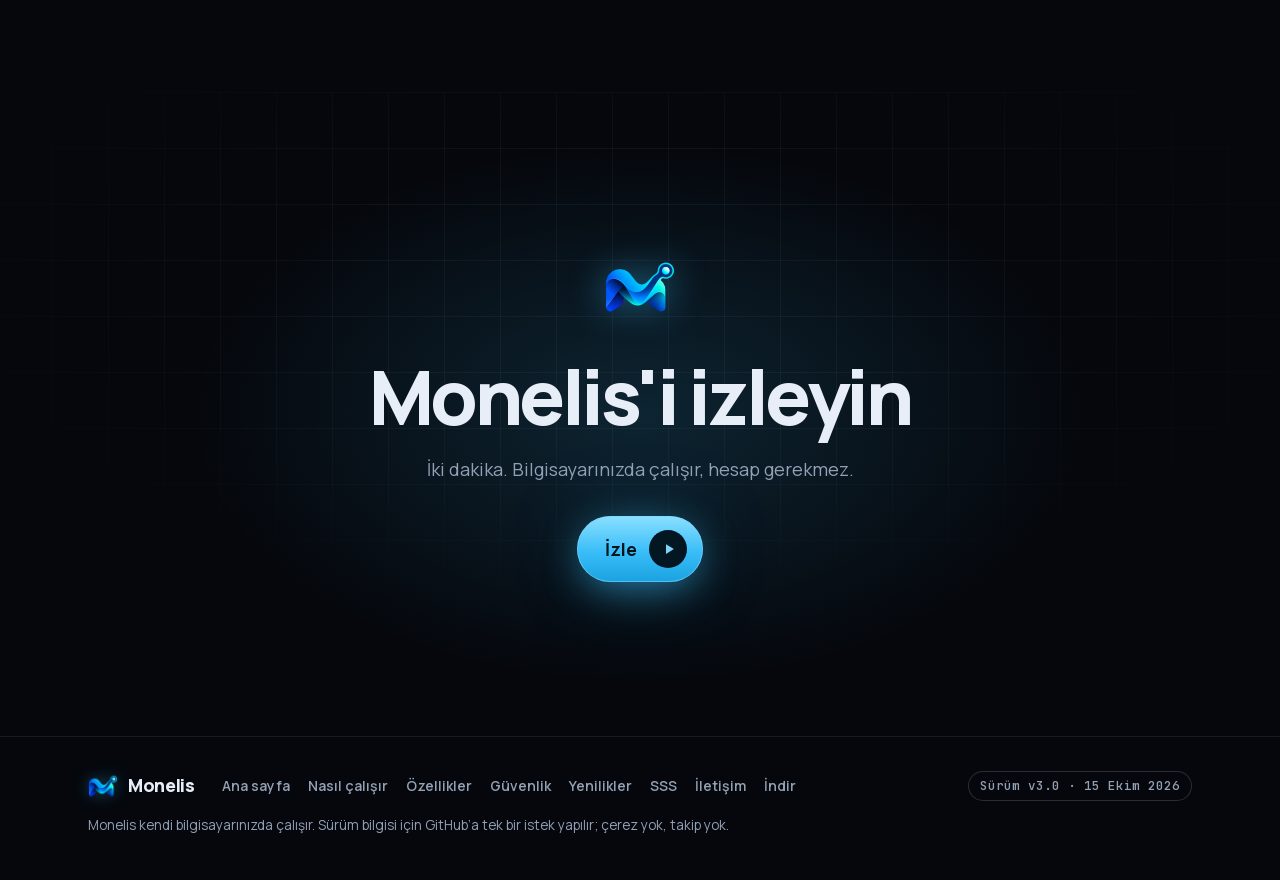
==== commit 301f00b3: "Monelis v3.0" ====
--- a/index.html
+++ b/index.html
@@ -3,15 +3,18 @@
 <head>
   <meta charset="utf-8">
   <meta name="viewport" content="width=device-width, initial-scale=1, viewport-fit=cover">
-  <title>Nöbetçi — Testlerin Nöbetçisi</title>
-  <meta name="description" content="Nöbetçi: kod yazmadan web ekranı, SOAP/REST servis ve SQL testleri. Ekran değişikliklerini fark eder, gece koşar, sonucu telefonunuza gönderir. Kendi bilgisayarınızda, şifreli ve bulutsuz.">
+  <title>Monelis</title>
+  <meta name="description" content="Monelis: kod yazmadan web ekranı, SOAP/REST servis ve SQL testleri. Ekran değişikliklerini fark eder, gece koşar, sonucu telefonunuza gönderir. Kendi bilgisayarınızda, şifreli ve bulutsuz.">
   <meta name="theme-color" content="#05070c">
   <meta name="color-scheme" content="dark">
-  <meta property="og:title" content="Nöbetçi — Testlerin Nöbetçisi">
+  <meta property="og:title" content="Monelis">
   <meta property="og:description" content="Kod yazmadan test otomasyonu. Kendi bilgisayarınızda, şifreli, bulutsuz.">
   <meta property="og:type" content="website">
   <meta property="og:image" content="assets/paylasim.png">
-  <link rel="icon" href="assets/logo.svg" type="image/svg+xml">
+  <link rel="icon" href="assets/favicon.ico" sizes="16x16 32x32 48x48">
+  <link rel="icon" type="image/png" sizes="32x32" href="assets/favicon-32.png">
+  <link rel="icon" type="image/png" sizes="16x16" href="assets/favicon-16.png">
+  <link rel="icon" type="image/png" sizes="48x48" href="assets/favicon-48.png">
   <link rel="preload" href="assets/yazitipleri/manrope-latin.woff2" as="font" type="font/woff2" crossorigin>
   <link rel="preload" href="assets/yazitipleri/manrope-latin-ext.woff2" as="font" type="font/woff2" crossorigin>
   <link rel="stylesheet" href="css/site.css">
@@ -23,16 +26,13 @@
 <body data-sayfa="ana">
   <a class="atla" href="#ana">İçeriğe geç</a>
 
-  <!-- Kalkan logosu (tekrar kullanılır) -->
+  <!-- Monelis logosu (tekrar kullanılır; raster: assets/monelis-logo.png) -->
   <svg width="0" height="0" style="position:absolute" aria-hidden="true" focusable="false">
     <defs>
       <linearGradient id="kalkan-g" x1="0" y1="0" x2="1" y2="1">
         <stop offset="0" stop-color="#7dd3fc"/><stop offset=".55" stop-color="#38bdf8"/><stop offset="1" stop-color="#2563eb"/>
       </linearGradient>
-      <symbol id="kalkan" viewBox="0 0 48 56">
-        <path d="M24 2.5 44 10v16.5c0 13.2-8.4 22.6-20 27-11.6-4.4-20-13.8-20-27V10L24 2.5Z" fill="rgba(56,189,248,.08)" stroke="url(#kalkan-g)" stroke-width="2.6" stroke-linejoin="round"/>
-        <path d="M15.5 28.5 21.5 34.5 33 22" fill="none" stroke="url(#kalkan-g)" stroke-width="3.4" stroke-linecap="round" stroke-linejoin="round"/>
-      </symbol>
+      <symbol id="kalkan" viewBox="0 0 48 48"><image href="assets/monelis-logo.png" width="48" height="48"/></symbol>
       <symbol id="imlec" viewBox="0 0 24 24"><path d="M5 3l13.5 9.2-6.1 1.2 3.6 6.9-2.6 1.3-3.6-6.9L5 19z" fill="#fff" stroke="#0b1220" stroke-width="1.4" stroke-linejoin="round"/></symbol>
     </defs>
   </svg>
@@ -46,9 +46,9 @@
       <div class="imlec-isigi" aria-hidden="true"></div>
       <div class="kahraman-ust">
         <span class="ust-etiket kahraman-etiket" data-metin="kahraman.etiket"></span>
-        <h1 id="kahraman-baslik" class="kahraman-baslik" data-metin="kahraman.baslik">Testlerin Nöbetçisi</h1>
-      </div>
-      <!-- Canlı demo: Nöbetçi penceresinde tüm iş akışı döngüde oynar (Tara → Öner → Koş → Yakala → Raporla). -->
+        <h1 id="kahraman-baslik" class="kahraman-baslik" data-metin="kahraman.baslik">Monelis</h1>
+      </div>
+      <!-- Canlı demo: Monelis penceresinde tüm iş akışı döngüde oynar (Tara → Öner → Koş → Yakala → Raporla). -->
       <div class="demo" id="demo" aria-hidden="true">
         <ol class="demo-adimlar" id="demo-adimlar"></ol>
         <div class="demo-cerceve" id="demo-cerceve">
@@ -185,7 +185,7 @@
       </div>
     </section>
 
-    <!-- ================= NEDEN NÖBETÇİ ================= -->
+    <!-- ================= NEDEN MONELIS ================= -->
     <section class="bolum faydalar" id="faydalar" aria-labelledby="faydalar-baslik">
       <div class="bolum-bas gorun"><h2 id="faydalar-baslik" data-metin="faydalar.baslik"></h2></div>
       <div class="fayda-izgara" id="fayda-izgara"></div>
@@ -232,6 +232,6 @@
   <footer class="alt" id="alt"></footer>
 
 
-  <noscript><p class="noscript">Nöbetçi: kod yazmadan web, servis ve SQL testleri; kendi bilgisayarınızda, şifreli ve bulutsuz. Bu sayfanın animasyonları için JavaScript gerekir.</p></noscript>
+  <noscript><p class="noscript">Monelis: kod yazmadan web, servis ve SQL testleri; kendi bilgisayarınızda, şifreli ve bulutsuz. Bu sayfanın animasyonları için JavaScript gerekir.</p></noscript>
 </body>
 </html>
--- a/css/site.css
+++ b/css/site.css
@@ -1,4 +1,4 @@
-/* NÖBETÇİ TANITIM SİTESİ — "komuta merkezi / gece nöbeti" görünümü. Tek vurgu rengi (camgöbeği), başarı yeşili, tehlike kırmızısı. */
+/* MONELIS TANITIM SİTESİ — "komuta merkezi / gece nöbeti" görünümü. Tek vurgu rengi (camgöbeği), başarı yeşili, tehlike kırmızısı. */
 
 /* Yazı tipleri sitenin içindedir (Google Fonts'tan indirildi; SIL OFL 1.1 — assets/yazitipleri/OFL-*.txt). Dış istek yok. */
 @font-face { font-family: "Manrope"; font-style: normal; font-weight: 400 800; font-display: swap; src: url(../assets/yazitipleri/manrope-latin.woff2) format("woff2");
@@ -111,7 +111,7 @@
 .ust.dolu { background: rgba(5, 7, 12, 0.72); backdrop-filter: blur(14px) saturate(140%); -webkit-backdrop-filter: blur(14px) saturate(140%); box-shadow: 0 1px 0 var(--cizgi); }
 .ust-ic { max-width: var(--en); margin: 0 auto; padding: 14px var(--kenar); display: flex; align-items: center; gap: 24px; }
 .marka { display: inline-flex; align-items: center; gap: 10px; color: var(--metin); font-weight: 800; font-size: 18px; letter-spacing: -0.02em; }
-.marka-logo { width: 24px; height: 28px; filter: drop-shadow(0 0 10px rgba(56, 189, 248, 0.5)); }
+.marka-logo { width: 30px; height: 30px; filter: drop-shadow(0 0 8px rgba(56, 189, 248, 0.35)); }
 .ana-menu { margin-left: auto; }
 .menu { display: flex; gap: 4px; list-style: none; margin: 0; padding: 0; }
 .menu a { display: block; padding: 8px 12px; border-radius: 10px; color: var(--soluk); font-size: 14.5px; font-weight: 600; transition: color 0.2s, background 0.2s; }
@@ -257,7 +257,7 @@
 .dt-cerceve { aspect-ratio: 9 / 18.5; padding: 9px; border-radius: 34px; background: linear-gradient(160deg, #1d2636, #0b1019); box-shadow: 0 0 0 1px rgba(255, 255, 255, 0.08) inset, 0 0 0 2px #05070c, 0 40px 90px -20px rgba(0, 0, 0, 0.95), 0 0 60px -20px rgba(56, 189, 248, 0.4); }
 .dt-ekran { height: 100%; border-radius: 27px; overflow: hidden; display: flex; flex-direction: column; background: #0b1420; }
 .dt-ust { display: flex; align-items: center; gap: 8px; padding: 34px 12px 10px; background: rgba(17, 26, 40, 0.95); border-bottom: 1px solid var(--cizgi); font-size: 13px; }
-.dt-ust svg { width: 18px; height: 21px; } .dt-ust small { font-size: 10.5px; color: var(--vurgu-2); }
+.dt-ust svg { width: 22px; height: 22px; } .dt-ust small { font-size: 10.5px; color: var(--vurgu-2); }
 .dt-akis { flex: 1; display: flex; flex-direction: column; justify-content: flex-end; gap: 7px; padding: 10px 9px; }
 .dt-balon { max-width: 88%; padding: 7px 10px; border-radius: 13px 13px 13px 4px; font-size: 11.5px; line-height: 1.35; background: #172233; box-shadow: 0 0 0 1px var(--cizgi) inset; display: none; }
 .dt-balon.ben { align-self: flex-end; border-radius: 13px 13px 4px 13px; background: linear-gradient(180deg, #2b6cb0, #2563eb); box-shadow: none; }
@@ -287,7 +287,7 @@
   background: radial-gradient(520px circle at var(--x) var(--y), rgba(56, 189, 248, 0.1), transparent 60%);
 }
 :hover > .imlec-isigi { opacity: 1; }
-.kalkan-buyuk { width: 64px; height: 74px; filter: drop-shadow(0 0 18px rgba(56, 189, 248, 0.55)); animation: nefes-kalkan 4.2s ease-in-out infinite; }
+.kalkan-buyuk { width: 76px; height: 76px; filter: drop-shadow(0 0 18px rgba(56, 189, 248, 0.45)); animation: nefes-kalkan 4.2s ease-in-out infinite; }
 @keyframes nefes { 0%, 100% { opacity: 0.45; transform: scale(0.9); } 50% { opacity: 1; transform: scale(1.12); } }
 @keyframes nefes-kalkan { 0%, 100% { filter: drop-shadow(0 0 10px rgba(56, 189, 248, 0.35)); } 50% { filter: drop-shadow(0 0 26px rgba(56, 189, 248, 0.85)); } }
 .kahraman-baslik { position: relative; z-index: 2; flex: none; margin: 0 auto; text-align: center; font-size: clamp(38px, min(6.2vw, 8.4svh), 84px); letter-spacing: -0.045em; line-height: 1.05; color: #f1f5fb; }
@@ -452,7 +452,7 @@
 .ekip-gorsel { width: min(540px, 100%); justify-self: center; grid-template-rows: auto 90px auto; place-items: stretch; gap: 0; }
 .ekip-siz { justify-self: center; display: flex; align-items: center; gap: 12px; padding: 12px 14px 12px 16px; border-radius: 18px; background: var(--panel); box-shadow: 0 0 0 1px var(--cizgi-guclu) inset, 0 30px 70px -25px rgba(0, 0, 0, 0.9); transition: box-shadow 0.4s; }
 .ekip-gorsel.yayinda .ekip-siz { box-shadow: 0 0 0 1.5px rgba(56, 189, 248, 0.55) inset, 0 0 40px -10px rgba(56, 189, 248, 0.5); }
-.ekip-logo { width: 26px; height: 30px; }
+.ekip-logo { width: 30px; height: 30px; }
 .ekip-siz b { font-size: 14.5px; }
 .ekip-surum, .ekip-durum { font-family: var(--mono); font-size: 12px; padding: 2px 8px; border-radius: 7px; color: var(--vurgu-2); background: rgba(56, 189, 248, 0.12); white-space: nowrap; }
 .ekip-yayinla { position: relative; overflow: hidden; font-size: 13px; font-weight: 800; color: #02131d; padding: 7px 14px; border-radius: 10px; background: linear-gradient(180deg, #7dd3fc, #38bdf8); transition: transform 0.15s; }
@@ -470,7 +470,7 @@
 .ekip-kisi.guncel { box-shadow: 0 0 0 1.5px rgba(52, 211, 153, 0.5) inset; }
 .ekip-kisi.guncel .ekip-durum { color: var(--iyi); background: rgba(52, 211, 153, 0.14); }
 
-/* neden Nöbetçi */
+/* neden Monelis */
 .fayda-izgara { display: grid; grid-template-columns: repeat(4, minmax(0, 1fr)); gap: 16px; }
 .fayda { padding: 26px 22px 24px; }
 .fayda-ikon { display: grid; place-items: center; width: 46px; height: 46px; border-radius: 13px; color: var(--vurgu-2); background: rgba(56, 189, 248, 0.1); box-shadow: 0 0 0 1px rgba(56, 189, 248, 0.25) inset; transition: transform 0.5s var(--yavas), background 0.3s, box-shadow 0.3s, color 0.3s; }
@@ -513,7 +513,7 @@
 .kodsuz-gorsel > .giris-pencere { position: absolute; left: 0; top: 50%; transform: translateY(-50%); }
 .giris-pencere { width: min(340px, 56%); }
 .giris-govde { padding: 26px 26px 30px; display: grid; gap: 14px; }
-.giris-logo { width: 34px; height: 40px; margin-bottom: 4px; }
+.giris-logo { width: 40px; height: 40px; margin-bottom: 4px; }
 .girdi .yazi { white-space: pre; }
 .imlec-cizgi { width: 2px; height: 18px; margin-left: 1px; background: var(--vurgu); animation: yanip 1s steps(1) infinite; opacity: 0; }
 .girdi.odak { box-shadow: 0 0 0 1.5px var(--vurgu) inset, 0 0 0 4px rgba(56, 189, 248, 0.15); }
@@ -717,7 +717,7 @@
 .tk-son { position: absolute; inset: 0; z-index: 6; display: grid; place-items: center; align-content: center; gap: 16px; background: rgba(5, 7, 12, 0.8); backdrop-filter: blur(6px); -webkit-backdrop-filter: blur(6px); opacity: 0; pointer-events: none; transition: opacity 0.4s; text-align: center; padding: 20px; }
 .tk-son.acik { opacity: 1; pointer-events: auto; }
 .tk-son h3 { font-size: clamp(22px, 3vw, 34px); }
-.tk-son .kalkan-buyuk { width: 52px; height: 60px; }
+.tk-son .kalkan-buyuk { width: 60px; height: 60px; }
 
 /* =====================================================================================================================
    2. AŞAMA — ortak sayfa parçaları, sayfa geçişleri ve alt sayfalar
@@ -874,7 +874,7 @@
 .g-kutu { display: grid; justify-items: center; gap: 8px; padding: 22px 14px; border-radius: 18px; text-align: center; background: rgba(17, 26, 40, 0.9); box-shadow: 0 0 0 1px var(--cizgi-guclu) inset; }
 .g-bilgisayar { box-shadow: 0 0 0 1px rgba(56, 189, 248, 0.45) inset, 0 0 40px -10px rgba(56, 189, 248, 0.5); }
 .g-kutu b { font-size: 14px; }
-.g-logo { width: 34px; height: 40px; filter: drop-shadow(0 0 12px rgba(56, 189, 248, 0.6)); }
+.g-logo { width: 40px; height: 40px; filter: drop-shadow(0 0 12px rgba(56, 189, 248, 0.45)); }
 .g-mini { display: inline-flex; align-items: center; gap: 5px; font-family: var(--mono); font-size: 11.5px; color: var(--iyi); }
 .g-mini svg { width: 13px; height: 13px; }
 .g-uyg-ikon { display: grid; place-items: center; width: 40px; height: 40px; border-radius: 12px; color: var(--soluk); background: rgba(255, 255, 255, 0.04); }
@@ -1027,6 +1027,22 @@
 .intel-baglanti { color: var(--vurgu-2); font-weight: 600; white-space: nowrap; }
 .intel-baglanti:hover { color: #fff; }
 .indir-ilk { margin-top: 26px; text-align: center; color: var(--soluk); font-size: 14.5px; }
+.indir-ipucu { margin-top: 8px; text-align: center; color: var(--soluk); font-size: 14.5px; }
+.indir-ipucu a { color: var(--vurgu-2); text-decoration: underline; text-underline-offset: 3px; }
+
+/* ---------- Sıkça Sorulanlar ---------- */
+.sss-bolumu { padding-top: 0; padding-bottom: clamp(70px, 10vw, 120px); max-width: 820px; }
+.sss-liste { display: grid; gap: 12px; }
+.sss-oge { padding: 0; transform: none !important; scroll-margin-top: 100px; }
+.sss-oge.acik { box-shadow: 0 0 0 1px rgba(56, 189, 248, 0.45) inset; }
+.sss-soru { position: relative; width: 100%; display: flex; align-items: center; justify-content: space-between; gap: 16px; padding: 20px 22px; border: 0; background: none; color: var(--metin); text-align: left; font: inherit; font-size: 17px; font-weight: 700; letter-spacing: -0.01em; cursor: pointer; border-radius: inherit; }
+.sss-soru .ac-isareti { position: relative; right: auto; top: auto; flex: none; }
+.sss-soru:hover .ac-isareti { background: rgba(56, 189, 248, 0.12); }
+.sss-soru:focus-visible { outline: 2px solid var(--vurgu); outline-offset: -2px; }
+.sss-yanit { padding: 0 22px 20px; display: grid; gap: 8px; color: var(--soluk); font-size: 15.5px; line-height: 1.6; animation: belir 0.4s var(--yavas); }
+.sss-yanit[hidden] { display: none; }
+.sss-yanit code { display: block; width: fit-content; max-width: 100%; margin-top: 8px; font-family: var(--mono); font-size: 13px; line-height: 1.6; color: var(--vurgu-2); background: rgba(56, 189, 248, 0.08); padding: 8px 12px; border-radius: 8px; box-shadow: 0 0 0 1px rgba(56, 189, 248, 0.2) inset; overflow-wrap: break-word; user-select: all; }
+@media (max-width: 600px) { .sss-soru { padding: 18px; font-size: 16px; } .sss-yanit { padding: 0 18px 18px; } }
 @media (max-width: 760px) { .indir-izgara { grid-template-columns: 1fr; } .indir-kart { padding: 22px; } }
 
 /* Yenilikler: yayımlanmamış ("Yakında") kayıt */
@@ -1160,3 +1176,32 @@
   .dugme { transform: none !important; }
   .tk-kap { transition: none; }
 }
+
+/* İletişim */
+.sayfa-bas-kisa { padding-bottom: 10px; }
+.iletisim { padding-top: 10px; }
+.iletisim-kap { max-width: 760px; margin: 0 auto; padding-bottom: clamp(60px, 8vw, 100px); }
+.iletisim-form { padding: clamp(22px, 4vw, 36px); }
+.i-izgara { display: grid; grid-template-columns: 1fr 1fr; gap: 18px 20px; }
+.i-mesaj { grid-column: 1 / -1; }
+.i-alan { display: grid; gap: 7px; }
+.i-alan label { font-size: 14px; font-weight: 700; color: var(--metin); }
+.i-istege { font-weight: 500; color: var(--cok-soluk); }
+.i-alan input, .i-alan select, .i-alan textarea { width: 100%; padding: 12px 14px; border: 0; border-radius: 12px; font: inherit; font-size: 15.5px; color: var(--metin); background: rgba(2, 6, 12, 0.6); box-shadow: 0 0 0 1px var(--cizgi-guclu) inset; transition: box-shadow 0.2s; resize: vertical; }
+.i-alan select { appearance: none; background-image: linear-gradient(45deg, transparent 50%, var(--soluk) 50%), linear-gradient(135deg, var(--soluk) 50%, transparent 50%); background-position: calc(100% - 20px) 52%, calc(100% - 15px) 52%; background-size: 5px 5px; background-repeat: no-repeat; }
+.i-alan select option { background: #0d131e; }
+.i-alan input:focus, .i-alan select:focus, .i-alan textarea:focus { outline: none; box-shadow: 0 0 0 1.5px var(--vurgu) inset, 0 0 0 4px rgba(56, 189, 248, 0.15); }
+.i-alan textarea::placeholder { color: var(--cok-soluk); }
+.i-alan.hatali input, .i-alan.hatali textarea { box-shadow: 0 0 0 1.5px var(--kotu) inset, 0 0 0 4px rgba(248, 113, 113, 0.12); }
+.i-tuzak { position: absolute; left: -9999px; width: 1px; height: 1px; opacity: 0; }
+.i-alt { display: flex; align-items: center; justify-content: space-between; gap: 18px; margin-top: 22px; flex-wrap: wrap; }
+.i-onay { display: flex; align-items: flex-start; gap: 10px; max-width: 440px; font-size: 14px; line-height: 1.5; color: var(--soluk); cursor: pointer; }
+.i-onay input { flex: none; width: 18px; height: 18px; margin-top: 2px; accent-color: var(--vurgu); }
+.i-onay.hatali { color: #fca5a5; }
+.i-gonder:disabled { opacity: 0.7; cursor: progress; }
+.i-durum { margin: 16px 0 0; min-height: 1.4em; font-size: 15px; font-weight: 600; }
+.i-durum.basari { color: var(--iyi); }
+.i-durum.hata { color: #fca5a5; }
+.i-durum.bilgi { color: var(--sari); }
+.i-gizlilik { margin: 8px 0 0; font-size: 13px; color: var(--cok-soluk); }
+@media (max-width: 600px) { .i-izgara { grid-template-columns: 1fr; } .i-alt { flex-direction: column; align-items: stretch; } .i-gonder { justify-content: center; } }
